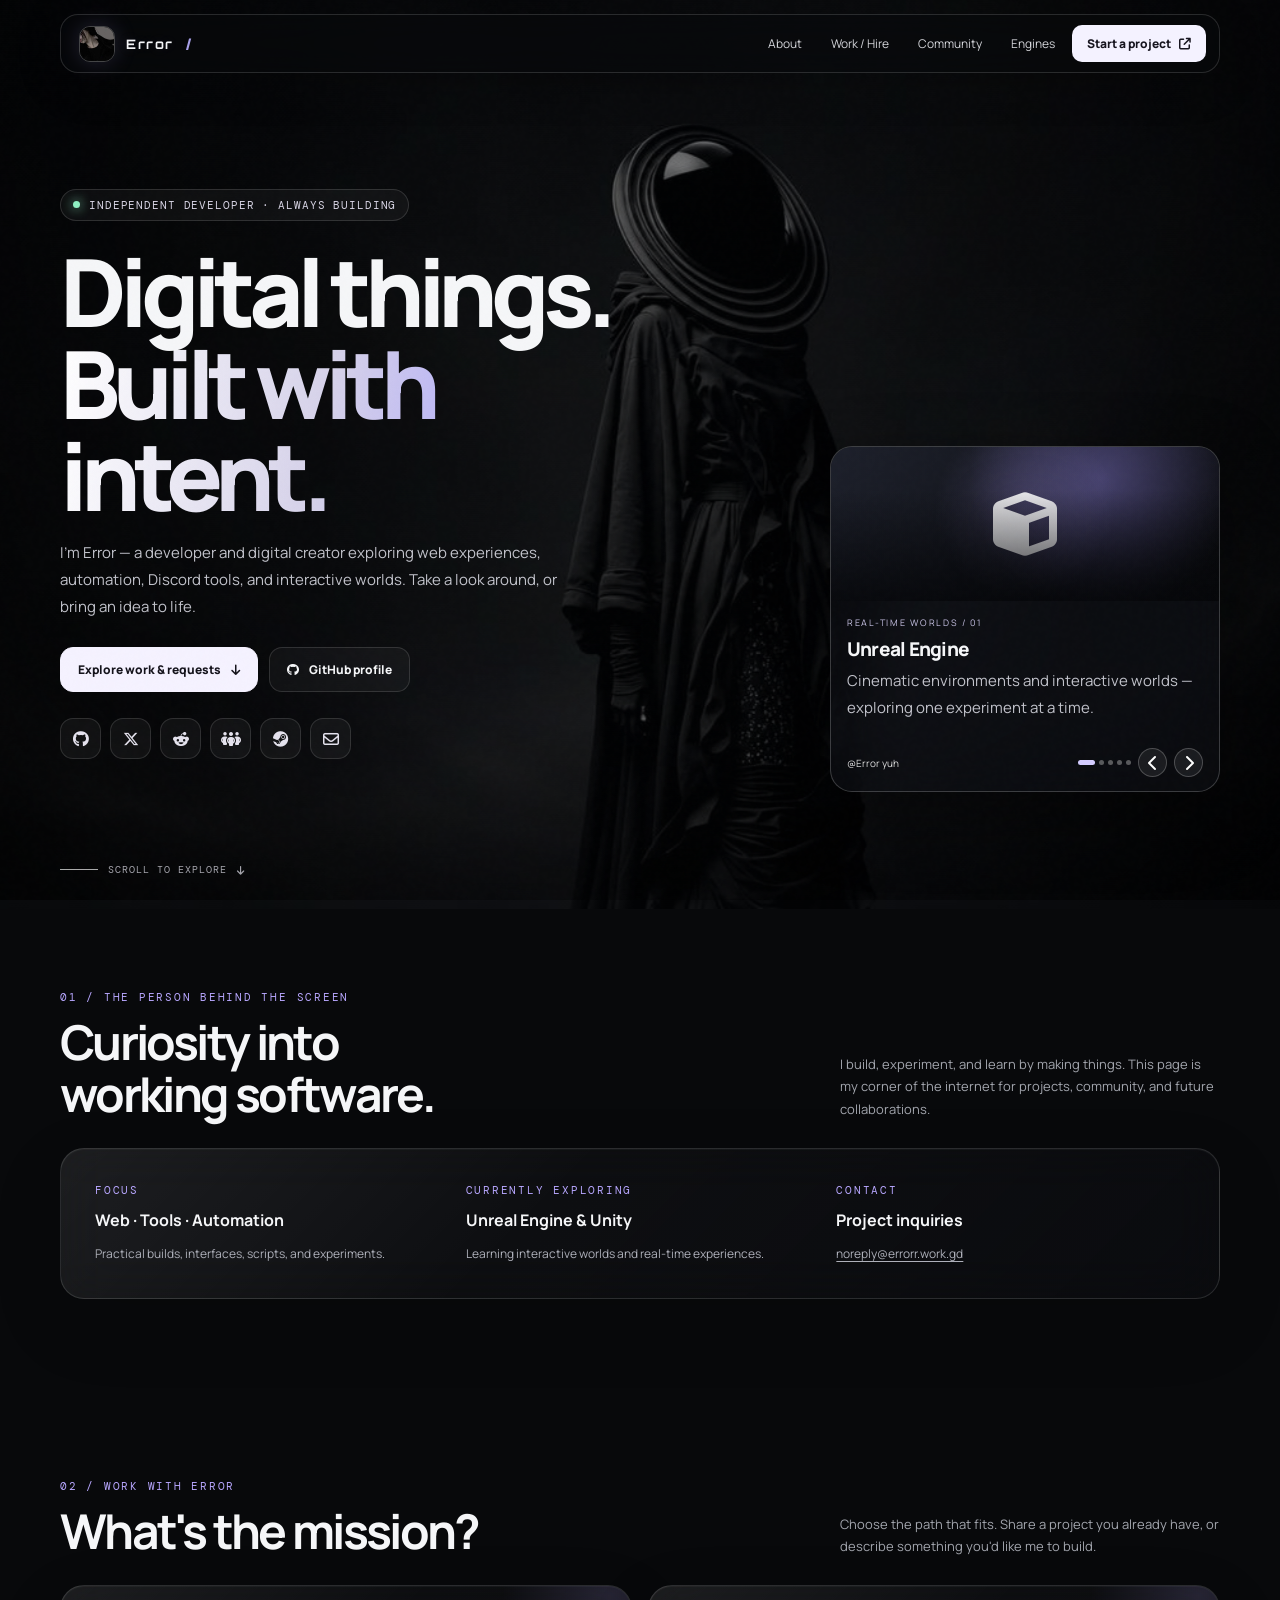
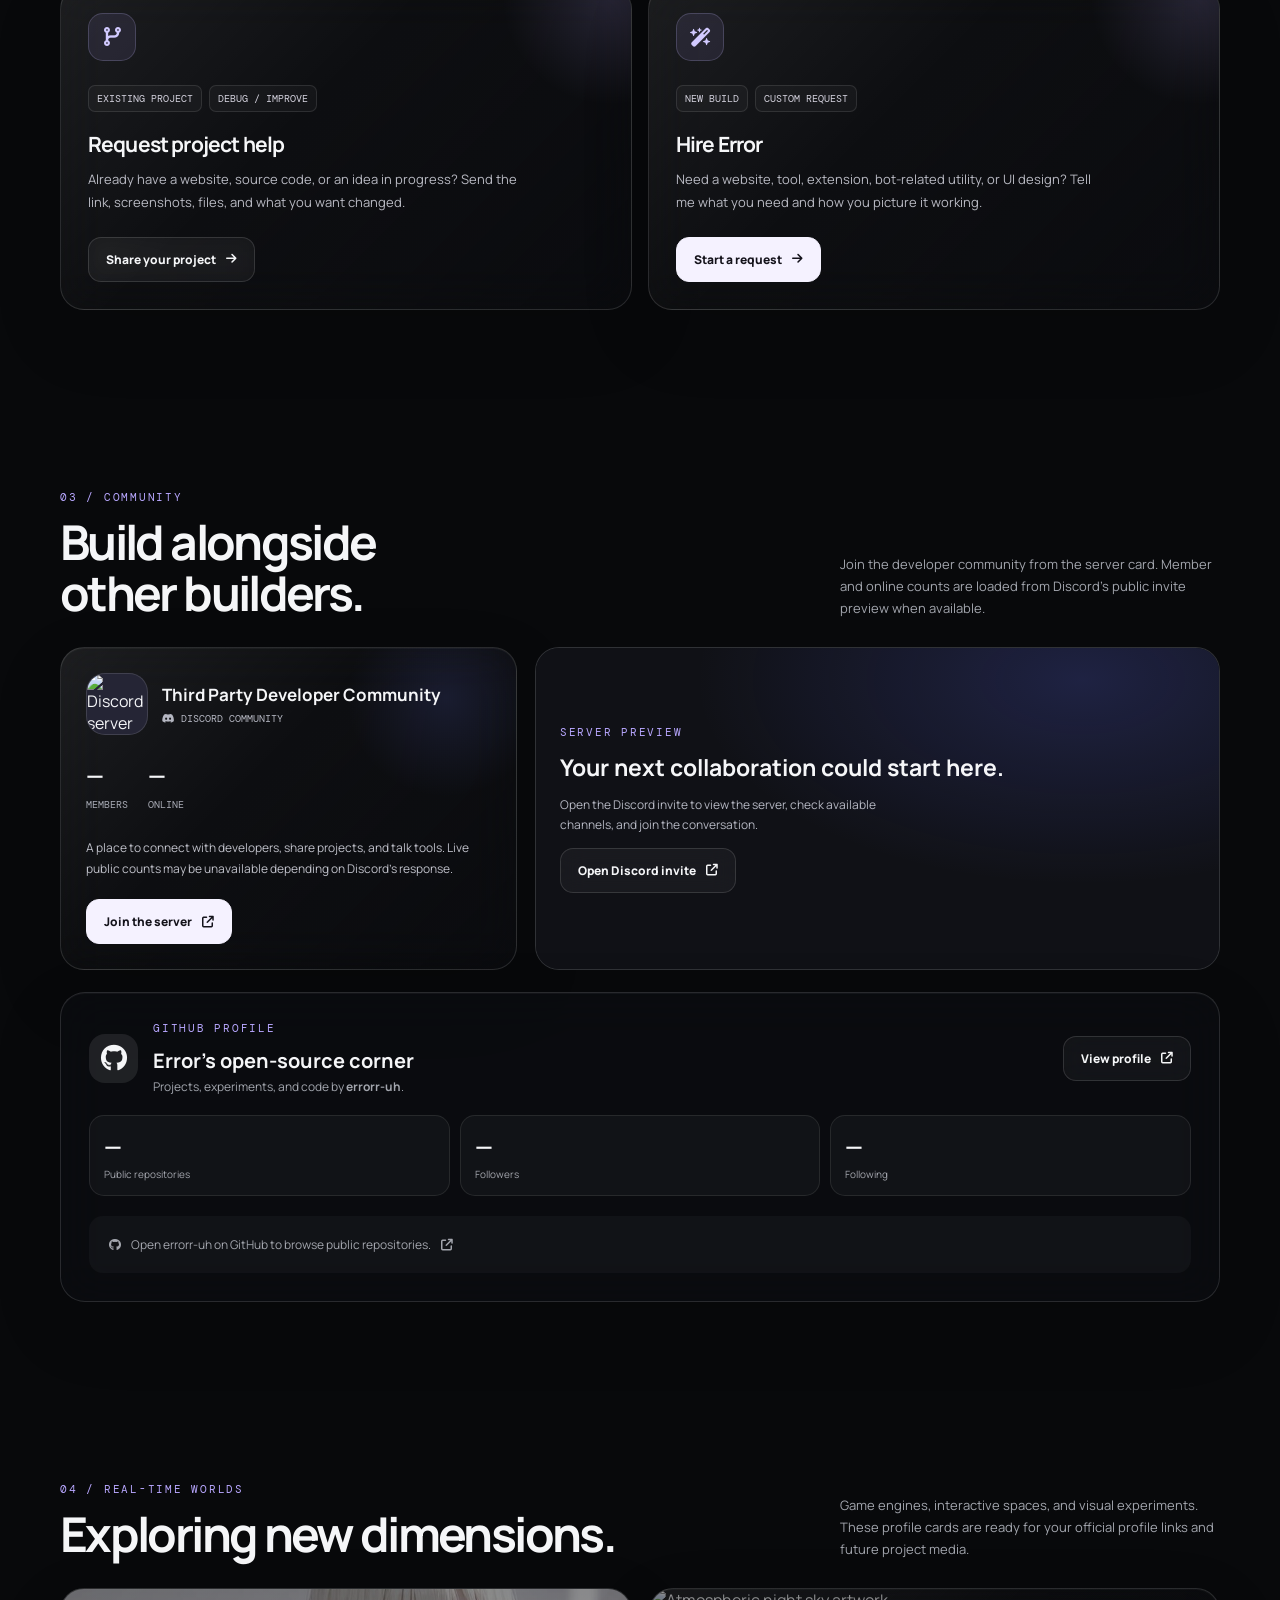
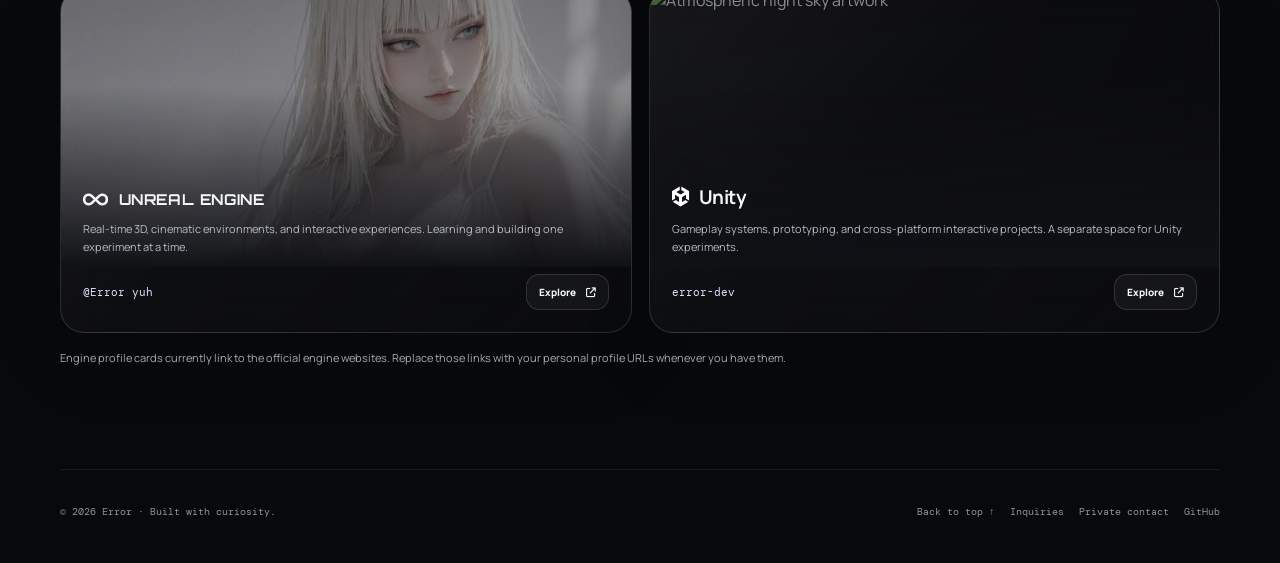
==== index.html @ 8bfcea06 "Add files via upload" ====
<!DOCTYPE html>

<html lang="en">
<head>
<meta charset="utf-8"/><meta content="width=device-width,initial-scale=1,viewport-fit=cover,interactive-widget=resizes-content" name="viewport"/>
<meta content="#08090b" name="theme-color"/><meta content="Error — developer, builder, and digital creator. Explore projects or submit a project request." name="description"/>
<title>Error — Developer Portfolio</title>
<link href="https://fonts.googleapis.com" rel="preconnect"/><link crossorigin="" href="https://fonts.gstatic.com" rel="preconnect"/>
<link href="https://fonts.googleapis.com/css2?family=DM+Mono:wght@400;500&amp;family=Manrope:wght@400;500;600;700;800&amp;family=Orbitron:wght@500;600;700&amp;display=swap" rel="stylesheet"/>
<link href="https://cdnjs.cloudflare.com/ajax/libs/font-awesome/6.5.2/css/all.min.css" rel="stylesheet"/>
<style>
:root{--bg:#08090b;--panel:rgba(16,18,21,.68);--line:rgba(255,255,255,.13);--muted:#a3a6ae;--text:#f5f6f8;--accent:#b8a7ff;--cyan:#8be9f2;--radius:24px;--max:1160px}*{box-sizing:border-box}html{scroll-behavior:smooth;scroll-padding-top:86px}body{margin:0;background:var(--bg);color:var(--text);font-family:Manrope,system-ui,sans-serif;overflow-x:hidden}body:before{content:"";position:fixed;inset:0;background-image:linear-gradient(90deg,rgba(4,5,7,.78),rgba(4,5,7,.54) 50%,rgba(4,5,7,.77)),url('[data-uri]');background-size:cover;background-position:center;background-repeat:no-repeat;z-index:-3;transform:scale(1.02)}body:after{content:"";position:fixed;inset:0;z-index:-2;pointer-events:none;background:radial-gradient(ellipse at 50% 15%,transparent 0,rgba(0,0,0,.12) 55%,rgba(0,0,0,.65) 100%)}a{color:inherit;text-decoration:none}button,input,textarea,select{font:inherit}button,a{ -webkit-tap-highlight-color:transparent}button{color:inherit}.grain{position:fixed;inset:0;pointer-events:none;z-index:30;opacity:.06;background-image:url("data:image/svg+xml,%3Csvg viewBox='0 0 180 180' xmlns='http://www.w3.org/2000/svg'%3E%3Cfilter id='n'%3E%3CfeTurbulence type='fractalNoise' baseFrequency='.85' numOctaves='3' stitchTiles='stitch'/%3E%3C/filter%3E%3Crect width='100%25' height='100%25' filter='url(%23n)' opacity='.25'/%3E%3C/svg%3E")}.topbar{position:fixed;top:0;left:0;right:0;z-index:50;padding:14px 20px;transition:.3s}.topbar-inner{max-width:var(--max);margin:auto;display:flex;align-items:center;justify-content:space-between;gap:16px;padding:10px 13px 10px 18px;border:1px solid rgba(255,255,255,.14);border-radius:18px;background:rgba(8,9,11,.56);backdrop-filter:blur(24px) saturate(145%);box-shadow:0 10px 45px #0003}.brand{font-family:Orbitron,sans-serif;font-weight:700;letter-spacing:.12em;font-size:14px;display:flex;align-items:center;gap:10px}.brand-mark{width:29px;height:29px;display:grid;place-items:center;border-radius:9px;background:linear-gradient(140deg,#ded8ff,#7765c9);color:#101014;font-size:13px}.nav{display:flex;align-items:center;gap:5px}.nav a{font-size:12px;color:#d3d4d9;padding:10px 12px;border-radius:10px;transition:.2s}.nav a:hover{background:#ffffff12;color:white}.nav .nav-cta{background:#f4f2ff;color:#17151f;font-weight:800;padding-inline:15px}.menu-btn{display:none;border:1px solid var(--line);background:#ffffff0c;border-radius:11px;padding:10px 12px}.page{width:min(var(--max),calc(100% - 40px));margin:auto}.hero{min-height:100svh;display:grid;grid-template-columns:1.08fr .92fr;align-items:center;gap:24px;position:relative;padding:118px 0 70px;isolation:isolate}.hero-copy{position:relative;z-index:4;max-width:640px;animation:fadeUp 1s .1s both}.eyebrow{display:inline-flex;align-items:center;gap:9px;border:1px solid #ffffff22;border-radius:99px;background:#ffffff0a;padding:8px 12px;font:11px 'DM Mono',monospace;letter-spacing:.08em;color:#d8d5e5;text-transform:uppercase}.pulse{width:7px;height:7px;background:#8ff0c2;border-radius:50%;box-shadow:0 0 12px #8ff0c2}.hero h1{font-size:clamp(48px,7.4vw,94px);line-height:.98;letter-spacing:-.075em;margin:24px 0 18px;font-weight:800}.hero h1 span{display:block;background:linear-gradient(100deg,#fff 0%,#d5d1e9 42%,#a8a2ff 76%,#91e7ed);-webkit-background-clip:text;background-clip:text;color:transparent}.hero p{max-width:510px;color:#c2c3cb;line-height:1.8;font-size:15px;margin:0 0 27px}.hero-actions{display:flex;gap:11px;flex-wrap:wrap}.btn{display:inline-flex;align-items:center;justify-content:center;gap:10px;padding:13px 17px;border-radius:13px;border:1px solid var(--line);font-size:12px;font-weight:800;transition:transform .22s,border-color .22s,background .22s;cursor:pointer}.btn:hover{transform:translateY(-2px);border-color:#ffffff55}.btn-primary{background:#f5f2ff;color:#14131b;border-color:#f5f2ff}.btn-ghost{background:#ffffff0a;backdrop-filter:blur(12px)}.mini-socials{display:flex;gap:9px;margin-top:26px}.icon-link{width:41px;height:41px;display:grid;place-items:center;border:1px solid #ffffff20;background:#ffffff0b;border-radius:13px;color:#e4e2ed;transition:.2s;backdrop-filter:blur(10px)}.icon-link:hover{transform:translateY(-3px);background:#ffffff18;color:white}.hero-visual{height:min(72vh,680px);min-height:420px;position:relative;display:flex;align-items:flex-end;justify-content:center;z-index:2}.hero-visual:before{content:"";position:absolute;bottom:6%;width:85%;height:45%;background:radial-gradient(ellipse,#a7a1ff21,transparent 68%);filter:blur(15px)}.girl{position:relative;z-index:3;height:100%;width:100%;object-fit:contain;object-position:center bottom;filter:drop-shadow(0 18px 55px #0009);transform:translateY(110%);animation:girlRise 1.65s cubic-bezier(.16,.8,.2,1) .25s forwards;mask-image:linear-gradient(to bottom,#000 0%,#000 82%,transparent 100%)}.visual-label{position:absolute;z-index:5;right:2%;bottom:11%;padding:12px 15px;border:1px solid #ffffff25;background:#090a0db8;backdrop-filter:blur(18px);border-radius:15px;box-shadow:0 12px 40px #0005;font:11px 'DM Mono',monospace;color:#d4d2e1}.visual-label b{display:block;color:white;font:700 13px Manrope,sans-serif;margin-bottom:5px}.orb{position:absolute;width:95px;height:95px;border:1px solid #ffffff25;border-radius:50%;right:5%;top:18%;background:radial-gradient(circle at 30% 25%,#ffffff26,#8c88b010 45%,#0005 75%);box-shadow:inset -8px -12px 25px #0005,0 0 45px #aaa2ff0c;animation:float 7s ease-in-out infinite}.orb.two{width:42px;height:42px;left:8%;top:43%;animation-delay:-2s}.scroll-cue{position:absolute;bottom:24px;left:0;display:flex;align-items:center;gap:10px;color:#a5a5ad;font:10px 'DM Mono',monospace;letter-spacing:.1em;text-transform:uppercase}.scroll-cue span{width:38px;height:1px;background:#aaa}.section{padding:90px 0;position:relative}.section-head{display:flex;align-items:flex-end;justify-content:space-between;gap:25px;margin-bottom:28px}.kicker{font:11px 'DM Mono',monospace;letter-spacing:.16em;text-transform:uppercase;color:var(--accent);margin-bottom:12px}.section h2{font-size:clamp(29px,4vw,48px);letter-spacing:-.055em;line-height:1.08;margin:0}.section-head p{max-width:380px;color:var(--muted);font-size:13px;line-height:1.7;margin:0}.glass{border:1px solid var(--line);background:linear-gradient(135deg,rgba(255,255,255,.085),rgba(255,255,255,.025) 42%,rgba(12,13,17,.64));backdrop-filter:blur(24px) saturate(130%);box-shadow:inset 0 1px 0 #ffffff0a,0 25px 70px #0002;border-radius:var(--radius)}.request-grid{display:grid;grid-template-columns:repeat(2,minmax(0,1fr));gap:16px}.request-card{padding:27px;min-height:255px;position:relative;overflow:hidden;display:flex;flex-direction:column;align-items:flex-start;transition:.25s}.request-card:before{content:"";position:absolute;width:220px;height:220px;right:-90px;top:-100px;border-radius:50%;background:radial-gradient(circle,#b8a7ff26,transparent 70%);pointer-events:none}.request-card:hover{transform:translateY(-4px);border-color:#c9c1ff5c}.request-icon{width:48px;height:48px;border-radius:15px;display:grid;place-items:center;background:#b8a7ff19;border:1px solid #c3b9ff35;color:#d2caff;font-size:19px;margin-bottom:24px}.request-card h3{font-size:21px;margin:0 0 10px;letter-spacing:-.04em}.request-card p{font-size:13px;line-height:1.75;color:#b9bac3;max-width:430px;margin:0 0 23px}.request-card .btn{margin-top:auto}.tag-row{display:flex;gap:7px;flex-wrap:wrap;margin-bottom:18px}.tag{font:10px 'DM Mono',monospace;color:#d4d2de;border:1px solid #ffffff1b;background:#ffffff08;padding:6px 8px;border-radius:7px}.form-panel{margin-top:18px;padding:clamp(18px,3vw,30px);display:none;animation:fadeUp .4s both}.form-panel.active{display:block}.form-top{display:flex;justify-content:space-between;align-items:flex-start;gap:15px;margin-bottom:25px}.form-top h3{font-size:23px;margin:0 0 7px;letter-spacing:-.04em}.form-top p{font-size:12px;color:var(--muted);margin:0;line-height:1.6}.close-btn{border:1px solid var(--line);background:#ffffff08;border-radius:10px;width:38px;height:38px;cursor:pointer;flex-shrink:0}.form-grid{display:grid;grid-template-columns:repeat(2,minmax(0,1fr));gap:16px}.field{display:flex;flex-direction:column;gap:8px;min-width:0}.field.full{grid-column:1/-1}.field label,.field-label{font-size:11px;color:#dedee5;font-weight:800;letter-spacing:.02em}.field small{color:#858894;font-size:10px;line-height:1.5}.field input:not([type=checkbox]):not([type=radio]),.field select,.field textarea{width:100%;border:1px solid #ffffff1b;background:rgba(4,5,7,.52);border-radius:12px;padding:12px 13px;color:#f6f6fa;outline:none;min-width:0;font-size:12px;transition:border-color .2s}.field textarea{min-height:115px;resize:vertical;line-height:1.6}.field input:focus,.field select:focus,.field textarea:focus{border-color:#b8a7ff88}.field select option{background:#111;color:white}.checks{display:flex;flex-wrap:wrap;gap:8px}.check-chip{position:relative}.check-chip input{position:absolute;opacity:0;pointer-events:none}.check-chip span{display:inline-flex;align-items:center;gap:7px;padding:10px 11px;border:1px solid #ffffff20;border-radius:10px;background:#ffffff06;color:#bfc0c9;font-size:11px;cursor:pointer;transition:.2s}.check-chip input:checked+span{border-color:#b8a7ff9c;background:#b8a7ff17;color:#fff}.check-chip input:focus-visible+span{outline:2px solid #b8a7ff}.upload{border:1px dashed #ffffff36;border-radius:13px;padding:15px;background:#ffffff04}.upload input{width:100%;font-size:11px;color:#bfc0c9}.file-list{font:10px 'DM Mono',monospace;color:#a7e6d0;line-height:1.8;overflow-wrap:anywhere}.form-actions{display:flex;flex-wrap:wrap;gap:10px;margin-top:22px}.notice{margin-top:15px;padding:12px 14px;border-radius:11px;background:#9de6c30d;border:1px solid #9de6c32a;color:#b9ebd5;font-size:11px;line-height:1.7;display:none}.notice.show{display:block}.project-note{font-size:11px;color:#a8aab4;line-height:1.7;margin-top:16px}.discord-wrap{display:grid;grid-template-columns:.8fr 1.2fr;gap:18px}.discord-card{padding:25px;position:relative;overflow:hidden}.discord-card:after{content:"";position:absolute;right:-30px;top:-50px;width:200px;height:200px;border-radius:50%;background:radial-gradient(circle,#6975ed24,transparent 70%)}.server-identity{display:flex;gap:14px;align-items:center;position:relative;z-index:1}.server-avatar{width:62px;height:62px;border-radius:19px;object-fit:cover;background:#252535;border:1px solid #ffffff20}.server-identity h3{font-size:17px;margin:0 0 6px}.server-identity p{font:10px 'DM Mono',monospace;color:#b5b7c2;margin:0}.server-stats{display:flex;gap:20px;margin:24px 0;position:relative;z-index:1}.stat strong{display:block;font-size:23px;letter-spacing:-.05em}.stat span{font:10px 'DM Mono',monospace;color:#a8abb5;text-transform:uppercase}.server-description{font-size:12px;color:#bfc0c9;line-height:1.75;margin:0 0 20px}.server-embed{min-height:245px;overflow:hidden;border-radius:var(--radius);border:1px solid var(--line);background:#111318;position:relative}.server-embed iframe{width:100%;height:100%;min-height:245px;border:0;display:block}.embed-fallback{padding:24px;height:100%;min-height:245px;display:flex;flex-direction:column;justify-content:center;align-items:flex-start;background:radial-gradient(ellipse at 80% 10%,#5865f233,transparent 50%),#101116}.embed-fallback p{font-size:12px;line-height:1.7;color:#b5b7c2;max-width:360px}.engine-grid{display:grid;grid-template-columns:repeat(2,minmax(0,1fr));gap:17px}.engine-card{position:relative;overflow:hidden;min-height:345px;padding:0;display:flex;flex-direction:column;transition:.3s}.engine-card:hover{transform:translateY(-4px);border-color:#ffffff35}.engine-art{position:absolute;inset:0 0 65px;overflow:hidden}.engine-art img{width:100%;height:100%;object-fit:cover;opacity:.68;filter:saturate(.72);transition:transform .7s,opacity .5s}.engine-card:hover .engine-art img{transform:scale(1.05);opacity:.82}.engine-art:after{content:"";position:absolute;inset:0;background:linear-gradient(180deg,rgba(4,5,8,.22),rgba(4,5,8,.15) 35%,#101115 100%)}.engine-content{position:relative;z-index:1;margin-top:auto;padding:22px}.engine-title{display:flex;align-items:center;gap:10px;font-family:Orbitron,sans-serif;font-weight:700;font-size:15px;letter-spacing:.04em}.engine-title i{font-size:20px}.engine-content p{font-size:11px;line-height:1.7;color:#b9bbc4;margin:10px 0 17px}.engine-bottom{display:flex;align-items:center;justify-content:space-between;gap:10px}.engine-handle{font:11px 'DM Mono',monospace;color:#e0dfff}.engine-bottom .btn{padding:10px 12px;font-size:10px}.engine-card.unity .engine-title{font-family:Manrope,sans-serif;letter-spacing:-.03em;font-size:19px}.engine-card.unity .engine-title i{color:#fff}.footer{padding:35px 0 45px;border-top:1px solid #ffffff13;display:flex;justify-content:space-between;align-items:center;gap:18px;color:#8f929b;font:10px 'DM Mono',monospace}.footer-links{display:flex;gap:15px;flex-wrap:wrap}.footer a:hover{color:white}.toast{position:fixed;z-index:100;bottom:22px;left:50%;transform:translate(-50%,20px);opacity:0;pointer-events:none;background:#17191f;border:1px solid #ffffff25;box-shadow:0 15px 45px #0008;border-radius:12px;padding:12px 16px;font-size:12px;transition:.25s;max-width:calc(100% - 30px)}.toast.show{opacity:1;transform:translate(-50%,0)}.reveal{opacity:0;transform:translateY(24px);transition:opacity .7s ease,transform .7s ease}.reveal.visible{opacity:1;transform:translateY(0)}@keyframes girlRise{to{transform:translateY(0)}}@keyframes fadeUp{from{opacity:0;transform:translateY(20px)}to{opacity:1;transform:translateY(0)}}@keyframes float{0%,100%{transform:translateY(0)}50%{transform:translateY(-16px)}}
@media(min-width:1400px){.hero{min-height:940px}.girl{max-height:780px}}@media(max-width:800px){.topbar{padding:10px}.topbar-inner{padding:9px 10px 9px 13px}.menu-btn{display:block}.nav{display:none;position:absolute;top:calc(100% + 6px);left:10px;right:10px;flex-direction:column;align-items:stretch;padding:9px;border:1px solid var(--line);border-radius:16px;background:rgba(8,9,11,.94);backdrop-filter:blur(24px)}.nav.open{display:flex}.nav a{padding:12px}.page{width:min(100% - 28px,var(--max))}.hero{grid-template-columns:1fr;gap:0;padding-top:112px;padding-bottom:78px;min-height:100svh}.hero-copy{max-width:620px}.hero h1{font-size:clamp(51px,12vw,82px);margin-top:20px}.hero p{max-width:520px;font-size:13px}.hero-visual{position:absolute;right:-8%;bottom:0;height:56%;width:60%;min-height:0;opacity:.54;z-index:1;pointer-events:none}.girl{object-position:center bottom;mask-image:linear-gradient(to bottom,#000 0%,#000 76%,transparent 100%)}.hero-copy{padding-bottom:75px}.visual-label{display:none}.orb{right:6%;top:25%;width:55px;height:55px}.orb.two{width:30px;height:30px}.scroll-cue{bottom:22px}.section{padding:68px 0}.section-head{display:block}.section-head p{margin-top:13px}.request-grid,.engine-grid{grid-template-columns:1fr}.request-card{min-height:230px}.discord-wrap{grid-template-columns:1fr}.server-embed{min-height:220px}.form-grid{grid-template-columns:1fr}.field.full{grid-column:auto}.engine-card{min-height:330px}.footer{flex-direction:column;align-items:flex-start}}@media(max-width:440px){.brand{font-size:12px}.hero h1{font-size:52px}.hero-visual{right:-21%;width:78%;height:49%;opacity:.4}.hero-copy{padding-bottom:90px}.hero p{max-width:92%}.hero-actions .btn{font-size:11px;padding:12px}.mini-socials{margin-top:20px}.section h2{font-size:34px}.request-card{padding:22px}.form-panel{padding:16px}.form-top h3{font-size:19px}.checks{gap:6px}.check-chip span{padding:9px;font-size:10px}.server-stats{gap:14px}.stat strong{font-size:21px}.engine-card{min-height:305px}}@media(prefers-reduced-motion:reduce){*,*:before,*:after{scroll-behavior:auto!important;animation-duration:.01ms!important;animation-iteration-count:1!important;transition-duration:.01ms!important}.girl{transform:none}}

/* Rotating showcase widget: desktop floats beside the hero; mobile becomes a full-width card below it. */
.showcase-widget{position:absolute;z-index:5;right:clamp(0px,2vw,28px);bottom:7%;width:min(360px,39vw);border:1px solid rgba(255,255,255,.2);border-radius:22px;overflow:hidden;background:rgba(15,16,21,.58);backdrop-filter:blur(22px) saturate(145%);-webkit-backdrop-filter:blur(22px) saturate(145%);box-shadow:0 24px 70px rgba(0,0,0,.45),inset 0 1px rgba(255,255,255,.12);transform:translateZ(0)}
.showcase-media{height:154px;position:relative;overflow:hidden;background:radial-gradient(circle at 70% 20%,rgba(160,145,255,.36),transparent 45%),linear-gradient(135deg,#1d202b,#08090b)}
.showcase-media:before{content:"";position:absolute;inset:0;background:linear-gradient(0deg,rgba(5,6,9,.82),transparent 72%);z-index:1}
.showcase-art{position:absolute;inset:0;display:flex;align-items:center;justify-content:center;font-size:64px;color:rgba(255,255,255,.88);transition:opacity .3s,transform .6s; background:radial-gradient(circle at 50% 40%,rgba(184,167,255,.22),transparent 42%)}
.showcase-art i{filter:drop-shadow(0 8px 24px rgba(0,0,0,.4))}
.showcase-content{padding:15px 16px 14px}.showcase-kicker{font-size:9px;letter-spacing:.19em;color:#c9c4e7;text-transform:uppercase;margin-bottom:7px}.showcase-title{font-size:19px;font-weight:800;letter-spacing:-.04em;margin:0 0 5px}.showcase-desc{font-size:11px;line-height:1.6;color:#c0c1ca;margin:0;min-height:34px}.showcase-foot{display:flex;align-items:center;justify-content:space-between;gap:12px;margin-top:13px}.showcase-handle{font-size:10px;color:#ddd}.showcase-controls{display:flex;align-items:center;gap:7px}.showcase-arrow{width:29px;height:29px;border-radius:50%;border:1px solid rgba(255,255,255,.22);background:rgba(255,255,255,.07);color:white;cursor:pointer}.showcase-dots{display:flex;gap:4px;align-items:center}.showcase-dot{border:0;padding:0;width:5px;height:5px;border-radius:8px;background:rgba(255,255,255,.32);cursor:pointer}.showcase-dot.active{width:17px;background:#d4ccff}.showcase-widget.slide-out .showcase-art{opacity:.2;transform:translateX(-14px) scale(.97)}
@media(max-width:760px){.hero{display:flex;flex-direction:column;align-items:stretch;gap:24px}.hero-copy{order:1}.hero-visual{position:relative!important;inset:auto!important;width:100%;height:clamp(250px,70vw,390px);order:0;margin:0 auto 2px;overflow:hidden}.hero-visual .girl{height:100%;width:auto;max-width:100%;right:50%;transform:translateX(50%);object-fit:contain;object-position:center bottom}.hero-visual .orb,.hero-visual .orb.two{opacity:.35}.showcase-widget{position:relative;right:auto;bottom:auto;width:100%;max-width:none;order:2;margin:0 0 28px}.showcase-media{height:175px}.scroll-cue{display:none}}
@media(prefers-reduced-motion:reduce){.showcase-art,.showcase-widget{transition:none!important}}


/* v3 layout fix: remove the portrait card from the hero. The rotating showcase is the only hero-side widget. */
@media (min-width: 761px){.hero{grid-template-columns:minmax(0,1fr) minmax(300px,.78fr);align-items:center}.hero-copy{grid-column:1;max-width:650px}.showcase-widget{right:0;bottom:12%;width:min(390px,36vw)}}
@media (max-width:760px){.hero{display:flex;flex-direction:column;align-items:stretch;gap:26px;padding-top:112px;padding-bottom:58px;min-height:auto}.hero-copy{width:100%;max-width:none;padding-bottom:0}.hero h1{font-size:clamp(43px,11vw,66px);overflow-wrap:normal}.showcase-widget{position:relative;right:auto;bottom:auto;width:100%;max-width:none;order:2;margin:0 0 8px}.showcase-media{height:190px}.scroll-cue{display:none}}

/* Profile identity + liquid-glass contact menu */
.brand.profile-trigger{appearance:none;border:0;background:transparent;color:inherit;font:inherit;display:flex;align-items:center;gap:11px;cursor:pointer;padding:0 8px 0 0;border-radius:14px}
.brand-avatar{width:36px;height:36px;border-radius:11px;object-fit:cover;object-position:42% 32%;border:1px solid rgba(255,255,255,.25);box-shadow:0 0 22px rgba(184,167,255,.17)}
.brand-name{font-family:Orbitron,Manrope,sans-serif;font-size:13px;font-weight:700;letter-spacing:.12em;text-transform:none}
.brand-slash{color:#a8a0e9;font-weight:800}
.glitch{position:relative;text-shadow:0 0 12px rgba(184,167,255,.12)}
.glitch:hover{animation:glitchPulse .28s steps(2,end) 1}
@keyframes glitchPulse{0%{text-shadow:2px 0 #b8a7ff,-2px 0 #8be9f2}50%{text-shadow:-2px 0 #b8a7ff,2px 0 #8be9f2;transform:translateX(1px)}100%{text-shadow:0 0 12px rgba(184,167,255,.12);transform:none}}
.profile-popover{position:fixed;z-index:1000;top:82px;left:max(14px,calc((100vw - var(--max))/2));width:min(380px,calc(100vw - 28px));padding:15px;border-radius:23px;background:rgba(12,13,18,.82);backdrop-filter:blur(28px) saturate(150%);-webkit-backdrop-filter:blur(28px) saturate(150%);box-shadow:0 24px 80px rgba(0,0,0,.58),inset 0 1px rgba(255,255,255,.13);border:1px solid rgba(255,255,255,.16)}
.profile-popover[hidden]{display:none!important}.profile-popover-head{display:flex;align-items:center;gap:12px;padding:2px 2px 14px;border-bottom:1px solid rgba(255,255,255,.1)}.profile-popover-head>img{width:49px;height:49px;object-fit:cover;object-position:42% 32%;border-radius:15px}.profile-popover-head>div{display:flex;flex:1;min-width:0;flex-direction:column;gap:5px}.profile-popover-head strong{font-family:Orbitron,sans-serif;font-size:14px;letter-spacing:.1em}.profile-popover-head span{font-size:10px;color:var(--muted)}.profile-actions{display:flex;flex-direction:column;gap:7px;padding-top:12px}.profile-action{display:flex;align-items:center;gap:11px;padding:11px;border:1px solid rgba(255,255,255,.08);border-radius:15px;background:rgba(255,255,255,.035);color:var(--text);text-decoration:none;transition:background .2s,border-color .2s,transform .2s}.profile-action:hover{background:rgba(184,167,255,.1);border-color:rgba(184,167,255,.32);transform:translateY(-1px)}.profile-action-icon{display:grid;place-items:center;flex:0 0 36px;width:36px;height:36px;border-radius:12px;background:rgba(255,255,255,.08);font-size:17px}.profile-action-icon.gmail{background:rgba(234,67,53,.13);color:#ff8178}.profile-action>span:nth-child(2){display:flex;flex:1;min-width:0;flex-direction:column;gap:4px}.profile-action strong{font-size:12px;font-weight:800}.profile-action small{font-size:10px;color:#b4b5bf;overflow-wrap:anywhere}.action-arrow{font-size:10px;color:#9295a0}.close-btn{border:1px solid rgba(255,255,255,.12);background:rgba(255,255,255,.06);color:#fff;border-radius:10px;width:31px;height:31px;cursor:pointer}
.github-community{margin-top:22px;padding:clamp(18px,3vw,28px);border-radius:25px;background:rgba(12,14,18,.62);backdrop-filter:blur(24px);border:1px solid var(--line)}.github-community-head{display:flex;align-items:center;gap:15px}.github-mark{width:49px;height:49px;display:grid;place-items:center;border-radius:16px;background:rgba(255,255,255,.09);font-size:27px}.github-community-head>div:nth-child(2){flex:1;min-width:0}.github-community-head h3{font-size:20px;margin:4px 0}.github-community-head p{font-size:12px;color:var(--muted);margin:0}.github-community-head .btn{white-space:nowrap}.github-stats{display:grid;grid-template-columns:repeat(3,minmax(0,1fr));gap:10px;margin:20px 0}.github-stat{padding:14px;border:1px solid rgba(255,255,255,.09);border-radius:15px;background:rgba(255,255,255,.035);display:flex;flex-direction:column;gap:5px}.github-stat strong{font-size:23px}.github-stat span{font-size:10px;color:var(--muted)}.github-repos{display:grid;grid-template-columns:repeat(2,minmax(0,1fr));gap:10px}.github-repo{min-width:0;padding:14px;border-radius:15px;border:1px solid rgba(255,255,255,.09);background:rgba(255,255,255,.025);text-decoration:none;color:var(--text);display:flex;flex-direction:column;gap:8px}.github-repo strong{font-size:12px;overflow-wrap:anywhere}.github-repo p{font-size:11px;color:var(--muted);line-height:1.55;margin:0;overflow-wrap:anywhere}.github-repo-foot{display:flex;gap:12px;font-size:10px;color:#c7c8d0;margin-top:auto}.github-repo-placeholder{grid-column:1/-1;padding:20px;border-radius:14px;background:rgba(255,255,255,.03);color:var(--muted);display:flex;align-items:center;gap:10px;font-size:12px}
@media(max-width:600px){.brand-avatar{width:42px;height:42px;border-radius:13px}.brand-name{font-size:14px}.profile-popover{top:82px;left:10px;width:calc(100vw - 20px)}.github-community-head{align-items:flex-start;flex-wrap:wrap}.github-community-head>div:nth-child(2){min-width:calc(100% - 75px)}.github-community-head .btn{width:100%;justify-content:center}.github-repos{grid-template-columns:1fr}.github-stat{padding:12px 9px}.github-stat strong{font-size:20px}}


/* v5: real mobile-first layout and performance corrections */
html{width:100%;max-width:100%;overflow-x:clip;-webkit-text-size-adjust:100%;text-size-adjust:100%;}
body{width:100%;max-width:100%;min-width:0;overflow-x:clip;}
img,svg,video,canvas,iframe{max-width:100%;}
.page{width:min(1160px,calc(100% - 40px));margin-left:auto;margin-right:auto;}
.topbar{width:100%;}
.topbar-inner{max-width:1160px;width:calc(100% - 40px);margin-inline:auto;}
.hero{min-width:0;}
.hero-copy,.hero-visual,.showcase-widget,.section,.glass{min-width:0;}
@media(max-width:760px){
  html,body{width:100%;min-width:0;overflow-x:hidden;}
  .page{width:calc(100% - 32px)!important;max-width:100%;}
  .topbar{padding:8px 10px!important;}
  .topbar-inner{width:100%!important;max-width:none;padding:9px 10px!important;}
  .hero{display:flex!important;flex-direction:column!important;align-items:stretch!important;gap:20px!important;padding-top:104px!important;padding-bottom:42px!important;min-height:0!important;width:calc(100% - 32px)!important;}
  /* The portrait was mistakenly rendered above the hero text on phones. Keep the cinematic page background only. */
  .hero-visual{display:none!important;}
  .hero-copy{order:0!important;width:100%!important;max-width:none!important;padding:0!important;position:relative;z-index:2;}
  .hero h1{font-size:clamp(39px,10.5vw,58px)!important;line-height:.99!important;letter-spacing:-.065em!important;overflow-wrap:break-word;}
  .hero p{font-size:14px!important;line-height:1.7!important;max-width:100%!important;}
  .hero-actions{display:flex;flex-wrap:wrap;gap:9px;}
  .hero-actions .btn{max-width:100%;white-space:normal;}
  .showcase-widget{position:relative!important;inset:auto!important;order:1!important;width:100%!important;max-width:100%!important;margin:2px 0 0!important;transform:none!important;backdrop-filter:blur(10px)!important;-webkit-backdrop-filter:blur(10px)!important;}
  .showcase-media{height:150px!important;}
  .profile-popover{left:12px!important;right:12px!important;top:calc(env(safe-area-inset-top,0px) + 76px)!important;width:auto!important;max-height:calc(100dvh - 100px);overflow:auto;backdrop-filter:blur(12px)!important;-webkit-backdrop-filter:blur(12px)!important;}
  .nav{backdrop-filter:blur(12px)!important;-webkit-backdrop-filter:blur(12px)!important;}
  .section{padding-block:48px!important;}
  .glass,.github-community{backdrop-filter:blur(10px)!important;-webkit-backdrop-filter:blur(10px)!important;}
  .engine-grid,.request-grid,.form-grid{grid-template-columns:minmax(0,1fr)!important;}
  input,select,textarea,button{font-size:16px;}
  .github-stats{gap:7px!important;}
  .github-stat strong{font-size:18px!important;}
}
@media(prefers-reduced-motion:reduce){*,*::before,*::after{scroll-behavior:auto!important;animation-duration:.01ms!important;animation-iteration-count:1!important;transition-duration:.01ms!important;}}

</style>
</head>
<body>
<div class="grain"></div>
<header class="topbar"><div class="topbar-inner"><button aria-label="Open Error profile and contact options" aria-expanded="false" aria-haspopup="dialog" class="brand profile-trigger" id="profileTrigger" type="button"><img class="brand-avatar" alt="Error profile" src="[data-uri]"/><span class="brand-name glitch" data-text="Error">Error</span><span class="brand-slash">/</span></button><button aria-label="Open navigation" class="menu-btn" id="menuBtn"><i class="fa-solid fa-bars"></i></button><nav class="nav" id="nav"><a href="#about">About</a><a href="#requests">Work / Hire</a><a href="#community">Community</a><a href="#engines">Engines</a><a class="nav-cta" href="#requests">Start a project <i class="fa-solid fa-arrow-up-right-from-square" style="margin-left:6px"></i></a></nav></div></header>
<div class="profile-popover glass" id="profilePopover" role="dialog" aria-label="Error contact and profiles" hidden>
  <div class="profile-popover-head"><img alt="Error profile" src="[data-uri]"/><div><strong class="glitch" data-text="Error">Error</strong><span>Developer · Contact & profiles</span></div><button class="close-btn" id="closeProfile" type="button" aria-label="Close profile options"><i class="fa-solid fa-xmark"></i></button></div>
  <div class="profile-actions">
    <a class="profile-action" href="mailto:noreply@errorr.work.gd"><span class="profile-action-icon gmail"><i class="fa-brands fa-google"></i></span><span><strong>Inquiries</strong><small>noreply@errorr.work.gd</small></span><i class="fa-solid fa-arrow-up-right-from-square action-arrow"></i></a>
    <a class="profile-action" href="mailto:hi@errorr.cc.cd"><span class="profile-action-icon gmail"><i class="fa-brands fa-google"></i></span><span><strong>Private email</strong><small>hi@errorr.cc.cd</small></span><i class="fa-solid fa-arrow-up-right-from-square action-arrow"></i></a>
    <a class="profile-action" href="https://github.com/errorr-uh" target="_blank" rel="noopener"><span class="profile-action-icon"><i class="fa-brands fa-github"></i></span><span><strong>GitHub profile</strong><small>errorr-uh</small></span><i class="fa-solid fa-arrow-up-right-from-square action-arrow"></i></a>
    <a class="profile-action" href="https://haunt.gg/errorr" target="_blank" rel="noopener"><span class="profile-action-icon"><i class="fa-solid fa-link"></i></span><span><strong>Haunt</strong><small>errorr</small></span><i class="fa-solid fa-arrow-up-right-from-square action-arrow"></i></a>
  </div>
</div>
<main>
<section class="hero page" id="top"><div class="hero-copy"><div class="eyebrow"><span class="pulse"></span> Independent developer · Always building</div><h1>Digital things.<span>Built with intent.</span></h1><p>I'm Error — a developer and digital creator exploring web experiences, automation, Discord tools, and interactive worlds. Take a look around, or bring an idea to life.</p><div class="hero-actions"><a class="btn btn-primary" href="#requests">Explore work &amp; requests <i class="fa-solid fa-arrow-down"></i></a><a class="btn btn-ghost" href="https://github.com/errorr-uh" rel="noopener" target="_blank"><i class="fa-brands fa-github"></i> GitHub profile</a></div><div aria-label="Social links" class="mini-socials"><a aria-label="GitHub" class="icon-link" href="https://github.com/errorr-uh" rel="noopener" target="_blank"><i class="fa-brands fa-github"></i></a><a aria-label="X" class="icon-link" href="https://x.com/error_yoh" rel="noopener" target="_blank"><i class="fa-brands fa-x-twitter"></i></a><a aria-label="Reddit" class="icon-link" href="https://reddit.com/user/_error" rel="noopener" target="_blank"><i class="fa-brands fa-reddit-alien"></i></a><a aria-label="MeWe" class="icon-link" href="https://mewe.com/errorr" rel="noopener" target="_blank"><i class="fa-solid fa-people-group"></i></a><a aria-label="Steam" class="icon-link" href="https://steamcommunity.com/id/errrrorrrr/" rel="noopener" target="_blank"><i class="fa-brands fa-steam"></i></a><a aria-label="Email inquiries" class="icon-link" href="mailto:noreply@errorr.work.gd"><i class="fa-regular fa-envelope"></i></a></div></div><div aria-label="Rotating project showcase" class="showcase-widget" id="showcaseWidget"><div class="showcase-media"><div class="showcase-art" id="showcaseArt"><i class="fa-solid fa-cube"></i></div></div><div class="showcase-content"><div class="showcase-kicker" id="showcaseKicker">REAL-TIME WORLDS / 01</div><h3 class="showcase-title" id="showcaseTitle">Unreal Engine</h3><p class="showcase-desc" id="showcaseDesc">Cinematic environments and interactive worlds — exploring one experiment at a time.</p><div class="showcase-foot"><span class="showcase-handle" id="showcaseHandle">@Error yuh</span><div class="showcase-controls"><div aria-label="Choose showcase slide" class="showcase-dots" id="showcaseDots"></div><button aria-label="Previous showcase" class="showcase-arrow" id="showcasePrev" type="button"><i class="fa-solid fa-chevron-left"></i></button><button aria-label="Next showcase" class="showcase-arrow" id="showcaseNext" type="button"><i class="fa-solid fa-chevron-right"></i></button></div></div></div></div><div class="scroll-cue"><span></span> Scroll to explore <i class="fa-solid fa-arrow-down"></i></div></section>
<section class="section page reveal" id="about"><div class="section-head"><div><div class="kicker">01 / The person behind the screen</div><h2>Curiosity into<br/>working software.</h2></div><p>I build, experiment, and learn by making things. This page is my corner of the internet for projects, community, and future collaborations.</p></div><div class="glass" style="padding:clamp(20px,4vw,34px);display:grid;grid-template-columns:repeat(auto-fit,minmax(190px,1fr));gap:22px"><div><div class="kicker">FOCUS</div><strong>Web · Tools · Automation</strong><p style="font-size:12px;line-height:1.8;color:#aeb0ba;margin-bottom:0">Practical builds, interfaces, scripts, and experiments.</p></div><div><div class="kicker">CURRENTLY EXPLORING</div><strong>Unreal Engine &amp; Unity</strong><p style="font-size:12px;line-height:1.8;color:#aeb0ba;margin-bottom:0">Learning interactive worlds and real-time experiences.</p></div><div><div class="kicker">CONTACT</div><strong>Project inquiries</strong><p style="font-size:12px;line-height:1.8;color:#aeb0ba;margin-bottom:0"><a href="mailto:noreply@errorr.work.gd" style="text-decoration:underline;text-underline-offset:3px">noreply@errorr.work.gd</a></p></div></div></section>
<section class="section page" id="requests"><div class="section-head reveal"><div><div class="kicker">02 / Work with Error</div><h2>What's the mission?</h2></div><p>Choose the path that fits. Share a project you already have, or describe something you'd like me to build.</p></div><div class="request-grid reveal"><article class="glass request-card"><div class="request-icon"><i class="fa-solid fa-code-branch"></i></div><div class="tag-row"><span class="tag">EXISTING PROJECT</span><span class="tag">DEBUG / IMPROVE</span></div><h3>Request project help</h3><p>Already have a website, source code, or an idea in progress? Send the link, screenshots, files, and what you want changed.</p><button class="btn btn-ghost" data-open-form="existing">Share your project <i class="fa-solid fa-arrow-right"></i></button></article><article class="glass request-card"><div class="request-icon"><i class="fa-solid fa-wand-magic-sparkles"></i></div><div class="tag-row"><span class="tag">NEW BUILD</span><span class="tag">CUSTOM REQUEST</span></div><h3>Hire Error</h3><p>Need a website, tool, extension, bot-related utility, or UI design? Tell me what you need and how you picture it working.</p><button class="btn btn-primary" data-open-form="hire">Start a request <i class="fa-solid fa-arrow-right"></i></button></article></div>
<div class="glass form-panel" id="formPanel"><div class="form-top"><div><div class="kicker" id="formKicker">PROJECT REQUEST</div><h3 id="formTitle">Tell me about your project</h3><p id="formSubtitle">The more useful detail you share, the easier it is to understand your request.</p></div><button aria-label="Close form" class="close-btn" id="closeForm"><i class="fa-solid fa-xmark"></i></button></div>
<form id="projectForm"><input id="requestType" name="requestType" type="hidden" value="hire"/><div class="form-grid">
<div class="field" id="serviceField"><label for="service">What do you need? *</label><select id="service" name="service" required=""><option value="">Choose a service</option><option>Website / Web app</option><option>Android APK</option><option>Windows EXE / Desktop app</option><option>Discord tool / utility</option><option>Discord bot feature</option><option>Browser extension</option><option>Quest solver / automation tool</option><option>HTML / CSS / JavaScript work</option><option>UI / CSS design</option><option>Unreal Engine project</option><option>Unity project</option><option>Debugging / fixing</option><option>Other / custom project</option></select></div>
<div class="field"><label for="name">Your name / username *</label><input id="name" maxlength="100" name="name" placeholder="How should I address you?" required=""/></div>
<div class="field"><label for="email">Email address *</label><input id="email" maxlength="180" name="email" placeholder="you@example.com" required="" type="email"/></div>
<div class="field"><label for="domain">Do you own a domain?</label><select id="domain" name="domain"><option value="Not sure / not applicable">Not sure / not applicable</option><option>Yes, I own a domain</option><option>No, I need help with a domain</option><option>I need a free subdomain</option></select></div>
<div class="field" id="domainUrlField"><label for="domainUrl">Hosted website / domain URL</label><input id="domainUrl" name="domainUrl" placeholder="https://example.com" type="url"/><small>Optional. If it is not hosted yet, leave this blank.</small></div>
<div class="field" id="hostField"><label for="hosting">Where is it hosted?</label><select id="hosting" name="hosting"><option value="Not specified">Not specified</option><option>GitHub Pages</option><option>Cloudflare Pages</option><option>Vercel</option><option>Netlify</option><option>Firebase Hosting</option><option>Shared hosting / cPanel</option><option>VPS / dedicated server</option><option>Other hosting</option><option>Not hosted yet</option></select></div>
<div class="field full" id="repoField"><label for="repo">Code repository / GitHub link</label><input id="repo" name="repo" placeholder="https://github.com/username/repository" type="url"/><small>Optional. Private repositories are fine—never share passwords or access tokens.</small></div>
<div class="field full"><label for="description">Project brief *</label><textarea id="description" maxlength="8000" name="description" placeholder="What are you trying to build or fix? What should it do? Include important details, errors, design ideas, and expected result." required=""></textarea></div>
<div class="field" id="budgetField"><label for="budget">Budget (optional)</label><select id="budget" name="budget"><option value="Not specified">Prefer not to say / undecided</option><option>Free / learning collaboration</option><option>Under $25</option><option>$25–$100</option><option>$100–$300</option><option>$300+</option><option>Let's discuss</option></select></div>
<div class="field"><label for="deadline">Preferred deadline</label><input id="deadline" maxlength="100" name="deadline" placeholder="e.g. flexible, or 2 weeks" type="text"/></div>
<div class="field full" id="screensField"><label for="screens">Screenshots / reference images</label><div class="upload"><input accept="image/*" id="screens" multiple="" name="screens" type="file"/><div class="file-list" id="screensList">No images selected</div></div><small>Selected images will be included when composing an email only as file names; attach them manually in your email app.</small></div>
<div class="field full" id="codeField"><label for="codeFiles">Source code / project files</label><div class="upload"><input accept=".html,.htm,.css,.js,.mjs,.cjs,.java,.py,.json,.zip,.txt,.ts,.tsx,.jsx,.cs,.cpp,.c,.h,.xml,.yml,.yaml,.md,.php,.rb,.go,.rs,.kt,.swift,.apk,.exe" id="codeFiles" multiple="" name="codeFiles" type="file"/><div class="file-list" id="codeList">No files selected</div></div><small>HTML, CSS, JavaScript, Java, source files, ZIPs, and other relevant files. Large files should be shared with a cloud link.</small></div>
<div class="field full"><span class="field-label">Social / contact links (optional)</span><div class="checks" id="socialChecks"><label class="check-chip"><input name="social" type="checkbox" value="Discord"/><span><i class="fa-brands fa-discord"></i> Discord</span></label><label class="check-chip"><input name="social" type="checkbox" value="GitHub"/><span><i class="fa-brands fa-github"></i> GitHub</span></label><label class="check-chip"><input name="social" type="checkbox" value="X"/><span><i class="fa-brands fa-x-twitter"></i> X</span></label><label class="check-chip"><input name="social" type="checkbox" value="Reddit"/><span><i class="fa-brands fa-reddit-alien"></i> Reddit</span></label><label class="check-chip"><input name="social" type="checkbox" value="MeWe"/><span><i class="fa-solid fa-people-group"></i> MeWe</span></label><label class="check-chip"><input name="social" type="checkbox" value="Steam"/><span><i class="fa-brands fa-steam"></i> Steam</span></label><label class="check-chip"><input name="social" type="checkbox" value="Other"/><span><i class="fa-solid fa-link"></i> Other</span></label></div></div>
<div class="field full" id="socialLinksField"><label for="socialLinks">Paste selected social links</label><textarea id="socialLinks" name="socialLinks" placeholder="Discord: https://discord.com/users/...
GitHub: https://github.com/...
Only include the links you selected above." style="min-height:75px"></textarea></div>
<div class="field full"><label class="check-chip" style="display:inline-flex;align-items:center;gap:9px"><input id="consent" required="" style="position:static;opacity:1;pointer-events:auto" type="checkbox"/><span style="display:inline-flex">I confirm the details are accurate and I haven't included passwords, API keys, or private tokens. *</span></label></div>
</div><div class="form-actions"><button class="btn btn-primary" type="submit"><i class="fa-solid fa-paper-plane"></i> Prepare email request</button><button class="btn btn-ghost" id="copyRequest" type="button"><i class="fa-regular fa-copy"></i> Copy request details</button><button class="btn btn-ghost" id="downloadRequest" type="button"><i class="fa-solid fa-download"></i> Save as .txt</button></div><div class="notice" id="formNotice" role="status"></div><p class="project-note">This static HTML page does not transmit or store your submission on a server. Email opens a draft addressed to <b>noreply@errorr.work.gd</b>; attach selected files manually. A live website submission system can be connected later to a backend or form service.</p></form></div></section>
<section class="section page reveal" id="community"><div class="section-head"><div><div class="kicker">03 / Community</div><h2>Build alongside<br/>other builders.</h2></div><p>Join the developer community from the server card. Member and online counts are loaded from Discord's public invite preview when available.</p></div><div class="discord-wrap"><article class="glass discord-card"><div class="server-identity"><img alt="Discord server icon" class="server-avatar" id="serverAvatar" src="https://files.catbox.moe/yjwgf2.png"/><div><h3 id="serverName">Third Party Developer Community</h3><p><i class="fa-brands fa-discord"></i> DISCORD COMMUNITY</p></div></div><div class="server-stats"><div class="stat"><strong id="memberCount">—</strong><span>Members</span></div><div class="stat"><strong id="onlineCount">—</strong><span>Online</span></div></div><p class="server-description" id="serverDescription">A place to connect with developers, share projects, and talk tools. Live public counts may be unavailable depending on Discord's response.</p><a class="btn btn-primary" href="https://discord.gg/riotgamesdevrel" id="joinServer" rel="noopener" target="_blank">Join the server <i class="fa-solid fa-arrow-up-right-from-square"></i></a></article><div class="server-embed"><div class="embed-fallback" id="discordFallback"><div class="kicker">SERVER PREVIEW</div><h3 style="font-size:23px;margin:0">Your next collaboration could start here.</h3><p>Open the Discord invite to view the server, check available channels, and join the conversation.</p><a class="btn btn-ghost" href="https://discord.gg/riotgamesdevrel" rel="noopener" target="_blank">Open Discord invite <i class="fa-solid fa-arrow-up-right-from-square"></i></a></div></div></div>
<div class="github-community glass"><div class="github-community-head"><div class="github-mark"><i class="fa-brands fa-github"></i></div><div><div class="kicker">GITHUB PROFILE</div><h3>Error's open-source corner</h3><p>Projects, experiments, and code by <strong>errorr-uh</strong>.</p></div><a class="btn btn-ghost" href="https://github.com/errorr-uh" target="_blank" rel="noopener">View profile <i class="fa-solid fa-arrow-up-right-from-square"></i></a></div><div class="github-stats"><div class="github-stat"><strong id="ghRepos">—</strong><span>Public repositories</span></div><div class="github-stat"><strong id="ghFollowers">—</strong><span>Followers</span></div><div class="github-stat"><strong id="ghFollowing">—</strong><span>Following</span></div></div><div class="github-repos" id="githubRepos"><div class="github-repo-placeholder"><i class="fa-solid fa-code"></i><span>Loading public repositories…</span></div></div></div>
</section>
<section class="section page" id="engines"><div class="section-head reveal"><div><div class="kicker">04 / Real-time worlds</div><h2>Exploring new dimensions.</h2></div><p>Game engines, interactive spaces, and visual experiments. These profile cards are ready for your official profile links and future project media.</p></div><div class="engine-grid reveal"><article class="glass engine-card"><div class="engine-art"><img alt="Unreal Engine artwork" loading="lazy" src="[data-uri]"/></div><div class="engine-content"><div class="engine-title"><i class="fa-solid fa-infinity"></i> UNREAL ENGINE</div><p>Real-time 3D, cinematic environments, and interactive experiences. Learning and building one experiment at a time.</p><div class="engine-bottom"><span class="engine-handle">@Error yuh</span><a class="btn btn-ghost" href="https://www.unrealengine.com/" rel="noopener" target="_blank">Explore <i class="fa-solid fa-arrow-up-right-from-square"></i></a></div></div></article><article class="glass engine-card unity"><div class="engine-art"><img alt="Atmospheric night sky artwork" loading="lazy" src="https://images.unsplash.com/photo-1519608487953-e999c86e7455?auto=format&amp;fit=crop&amp;w=1000&amp;q=85"/></div><div class="engine-content"><div class="engine-title"><i class="fa-brands fa-unity"></i> Unity</div><p>Gameplay systems, prototyping, and cross-platform interactive projects. A separate space for Unity experiments.</p><div class="engine-bottom"><span class="engine-handle">error-dev</span><a class="btn btn-ghost" href="https://unity.com/" rel="noopener" target="_blank">Explore <i class="fa-solid fa-arrow-up-right-from-square"></i></a></div></div></article></div><p class="project-note reveal">Engine profile cards currently link to the official engine websites. Replace those links with your personal profile URLs whenever you have them.</p></section>
</main><footer class="page footer"><span>© <span id="year"></span> Error · Built with curiosity.</span><div class="footer-links"><a href="#top">Back to top ↑</a><a href="mailto:noreply@errorr.work.gd">Inquiries</a><a href="mailto:hi@errorr.cc.cd">Private contact</a><a href="https://github.com/errorr-uh" rel="noopener" target="_blank">GitHub</a></div></footer><div aria-live="polite" class="toast" id="toast" role="status"></div>
<script>
const $=s=>document.querySelector(s);const $$=s=>[...document.querySelectorAll(s)];$('#year').textContent=new Date().getFullYear();
const nav=$('#nav');$('#menuBtn').addEventListener('click',()=>{nav.classList.toggle('open');$('#menuBtn i').className=nav.classList.contains('open')?'fa-solid fa-xmark':'fa-solid fa-bars'});$$('#nav a').forEach(a=>a.addEventListener('click',()=>{nav.classList.remove('open');$('#menuBtn i').className='fa-solid fa-bars'}));
const revealObserver=new IntersectionObserver(entries=>entries.forEach(e=>{if(e.isIntersecting){e.target.classList.add('visible');revealObserver.unobserve(e.target)}}),{threshold:.12});$$('.reveal').forEach(el=>revealObserver.observe(el));
let toastTimer;function toast(msg){const t=$('#toast');t.textContent=msg;t.classList.add('show');clearTimeout(toastTimer);toastTimer=setTimeout(()=>t.classList.remove('show'),3000)}
const formPanel=$('#formPanel'),form=$('#projectForm');function openForm(type){$('#requestType').value=type;const existing=type==='existing';$('#formKicker').textContent=existing?'EXISTING PROJECT / SUPPORT':'NEW BUILD / COMMISSION';$('#formTitle').textContent=existing?'Tell me about your existing project':'What should we build?';$('#formSubtitle').textContent=existing?'Share its URL, repository, files, screenshots, and the changes you need.':'Choose a service and describe the result you want. I will review the request details.';$('#serviceField').style.display=existing?'none':'flex';$('#service').required=!existing;$('#service').value=existing?'Existing project support':'';$('#domainUrlField').style.display=existing?'flex':'flex';$('#hostField').style.display='flex';$('#repoField').style.display='flex';$('#screensField').style.display='flex';$('#codeField').style.display='flex';$('#budgetField').style.display='flex';formPanel.classList.add('active');formPanel.scrollIntoView({behavior:'smooth',block:'start'});setTimeout(()=>$('#name').focus({preventScroll:true}),450)}$$('[data-open-form]').forEach(b=>b.addEventListener('click',()=>openForm(b.dataset.openForm)));$('#closeForm').addEventListener('click',()=>formPanel.classList.remove('active'));
function showFiles(input,out){const files=[...input.files];out.textContent=files.length?files.map(f=>`${f.name} (${(f.size/1024/1024).toFixed(2)} MB)`).join(' · '):'No files selected'}$('#screens').addEventListener('change',()=>showFiles($('#screens'),$('#screensList')));$('#codeFiles').addEventListener('change',()=>showFiles($('#codeFiles'),$('#codeList')));
function getDetails(){const d=new FormData(form);const socials=d.getAll('social');const lines=[`Error — ${d.get('requestType')==='existing'?'Existing project support':'New project request'}`,`Service: ${d.get('service')||'Existing project support'}`,`Name: ${d.get('name')}`,`Email: ${d.get('email')}`,`Domain: ${d.get('domain')}`,`Website URL: ${d.get('domainUrl')||'Not provided'}`,`Hosting: ${d.get('hosting')}`,`Repository: ${d.get('repo')||'Not provided'}`,`Budget: ${d.get('budget')}`,`Deadline: ${d.get('deadline')||'Flexible / not specified'}`,`Social platforms: ${socials.join(', ')||'Not provided'}`,`Social links:\n${d.get('socialLinks')||'Not provided'}`,`Project brief:\n${d.get('description')}`,`Screenshots to attach: ${[...$('#screens').files].map(f=>f.name).join(', ')||'None'}`,`Source files to attach: ${[...$('#codeFiles').files].map(f=>f.name).join(', ')||'None'}`];return lines.join('\n\n')}
function valid(){if(!form.reportValidity())return false;if(!$('#consent').checked){toast('Please confirm the safety checkbox before continuing.');return false}return true}
form.addEventListener('submit',e=>{e.preventDefault();if(!valid())return;const subject=encodeURIComponent(`[Error Work Request] ${$('#service').value||'Existing project support'} — ${$('#name').value}`);const body=encodeURIComponent(getDetails());$('#formNotice').textContent='Your email app should open with the request details filled in. Attach the selected files manually before sending. No files or data have been uploaded by this page.';$('#formNotice').classList.add('show');window.location.href=`mailto:noreply@errorr.work.gd?subject=${subject}&body=${body}`});
$('#copyRequest').addEventListener('click',async()=>{if(!valid())return;try{await navigator.clipboard.writeText(getDetails());toast('Request details copied.')}catch(e){const ta=document.createElement('textarea');ta.value=getDetails();document.body.appendChild(ta);ta.select();document.execCommand('copy');ta.remove();toast('Request details copied.')}});
$('#downloadRequest').addEventListener('click',()=>{if(!valid())return;const blob=new Blob([getDetails()],{type:'text/plain;charset=utf-8'});const a=document.createElement('a');a.href=URL.createObjectURL(blob);a.download='error-project-request.txt';a.click();URL.revokeObjectURL(a.href);toast('Request details saved as a text file.')});

// Auto-rotating hero showcase. Pauses while hovered/focused and respects reduced-motion settings.
(()=>{const box=document.getElementById('showcaseWidget');if(!box)return;const slides=[
{k:'REAL-TIME WORLDS / 01',t:'Unreal Engine',d:'Cinematic environments and interactive worlds — exploring one experiment at a time.',h:'@Error yuh',i:'fa-solid fa-infinity',bg:'radial-gradient(circle at 68% 20%,rgba(80,110,255,.32),transparent 42%),linear-gradient(135deg,#171b2c,#08090b)'},
{k:'GAME DEVELOPMENT / 02',t:'Unity',d:'Prototypes, gameplay systems, and cross-platform experiments.',h:'error-dev',i:'fa-brands fa-unity',bg:'radial-gradient(circle at 25% 25%,rgba(255,255,255,.17),transparent 35%),linear-gradient(135deg,#252a31,#090a0c)'},
{k:'WEB EXPERIENCES / 03',t:'Websites & UI',d:'Responsive websites, liquid-glass interfaces, and polished digital experiences.',h:'Available for selected projects',i:'fa-solid fa-code',bg:'radial-gradient(circle at 70% 20%,rgba(88,220,220,.24),transparent 40%),linear-gradient(135deg,#102326,#090a0c)'},
{k:'TOOLS & AUTOMATION / 04',t:'Discord Tools',d:'Utilities, bots, workflow helpers, and custom automation concepts.',h:'Tools · Bots · Automation',i:'fa-brands fa-discord',bg:'radial-gradient(circle at 70% 20%,rgba(125,112,255,.32),transparent 40%),linear-gradient(135deg,#201a36,#090a0c)'},
{k:'COLLABORATE / 05',t:'Build with Error',d:'Have a project idea? Send a clear brief and let’s explore what can be built.',h:'Project requests open',i:'fa-solid fa-paper-plane',bg:'radial-gradient(circle at 70% 20%,rgba(191,167,255,.26),transparent 40%),linear-gradient(135deg,#28202f,#090a0c)'}
];let index=0,timer;const art=document.getElementById('showcaseArt'),media=box.querySelector('.showcase-media'),dots=document.getElementById('showcaseDots');function render(n){index=(n+slides.length)%slides.length;const s=slides[index];box.classList.add('slide-out');setTimeout(()=>{document.getElementById('showcaseKicker').textContent=s.k;document.getElementById('showcaseTitle').textContent=s.t;document.getElementById('showcaseDesc').textContent=s.d;document.getElementById('showcaseHandle').textContent=s.h;art.innerHTML='<i class="'+s.i+'" aria-hidden="true"></i>';media.style.background=s.bg;[...dots.children].forEach((d,i)=>d.classList.toggle('active',i===index));box.classList.remove('slide-out')},160)}slides.forEach((s,i)=>{const b=document.createElement('button');b.type='button';b.className='showcase-dot'+(i===0?' active':'');b.setAttribute('aria-label','Show '+s.t);b.addEventListener('click',()=>{render(i);restart()});dots.appendChild(b)});function stop(){clearInterval(timer)}function start(){stop();if(!window.matchMedia('(prefers-reduced-motion: reduce)').matches)timer=setInterval(()=>render(index+1),5200)}function restart(){start()}document.getElementById('showcasePrev').addEventListener('click',()=>{render(index-1);restart()});document.getElementById('showcaseNext').addEventListener('click',()=>{render(index+1);restart()});box.addEventListener('mouseenter',stop);box.addEventListener('mouseleave',start);box.addEventListener('focusin',stop);box.addEventListener('focusout',start);let sx=0;box.addEventListener('touchstart',e=>{sx=e.changedTouches[0].screenX},{passive:true});box.addEventListener('touchend',e=>{const dx=e.changedTouches[0].screenX-sx;if(Math.abs(dx)>40){render(index+(dx<0?1:-1));restart()}},{passive:true});start()})();

// Discord invite preview: uses the invite code found in the supplied HTML. Counts are approximate and may not be available in all browsers.
async function loadDiscord(){const invite='riotgamesdevrel';try{const res=await fetch(`https://discord.com/api/v10/invites/${invite}?with_counts=true&with_expiration=true`);if(!res.ok)throw new Error('No public preview');const data=await res.json();const g=data.guild||{};if(g.name)$('#serverName').textContent=g.name;if(g.icon)$('#serverAvatar').src=`https://cdn.discordapp.com/icons/${g.id}/${g.icon}.png?size=128`;if(typeof data.approximate_member_count==='number')$('#memberCount').textContent=data.approximate_member_count.toLocaleString();if(typeof data.approximate_presence_count==='number')$('#onlineCount').textContent=data.approximate_presence_count.toLocaleString();if(g.description)$('#serverDescription').textContent=g.description;const fb=$('#discordFallback');fb.innerHTML=`<div class="kicker">DISCORD INVITE PREVIEW</div><h3 style="font-size:23px;margin:0">${(g.name||'Developer community').replace(/[<>&"']/g,'')}</h3><p>See the server details and join the conversation on Discord.</p><a class="btn btn-ghost" href="https://discord.gg/${invite}" target="_blank" rel="noopener">Open Discord invite <i class="fa-solid fa-arrow-up-right-from-square"></i></a>`}catch(e){$('#memberCount').textContent='—';$('#onlineCount').textContent='—'}}loadDiscord();
// Profile menu: tap the portrait/name to reveal vertically stacked contact and profile actions.
(()=>{const trigger=document.getElementById('profileTrigger'),pop=document.getElementById('profilePopover'),close=document.getElementById('closeProfile');if(!trigger||!pop)return;const setOpen=(open)=>{pop.hidden=!open;trigger.setAttribute('aria-expanded',String(open));};trigger.addEventListener('click',e=>{e.stopPropagation();setOpen(pop.hidden)});close?.addEventListener('click',()=>setOpen(false));document.addEventListener('click',e=>{if(!pop.hidden&&!pop.contains(e.target)&&!trigger.contains(e.target))setOpen(false)});document.addEventListener('keydown',e=>{if(e.key==='Escape')setOpen(false)});})();
// Public GitHub profile widget. It gracefully falls back when the API is unavailable or rate-limited.
(async()=>{const $id=id=>document.getElementById(id);const repoBox=$id('githubRepos');try{const [uRes,rRes]=await Promise.all([fetch('https://api.github.com/users/errorr-uh'),fetch('https://api.github.com/users/errorr-uh/repos?sort=updated&per_page=4')]);if(!uRes.ok||!rRes.ok)throw new Error('GitHub API unavailable');const u=await uRes.json(),repos=await rRes.json();$id('ghRepos').textContent=(u.public_repos??0).toLocaleString();$id('ghFollowers').textContent=(u.followers??0).toLocaleString();$id('ghFollowing').textContent=(u.following??0).toLocaleString();if(!Array.isArray(repos)||!repos.length){repoBox.innerHTML='<div class="github-repo-placeholder"><i class="fa-brands fa-github"></i><span>No public repositories to display yet.</span></div>';return;}repoBox.innerHTML=repos.map(r=>{const esc=x=>String(x??'').replace(/[&<>"']/g,c=>({'&':'&amp;','<':'&lt;','>':'&gt;','"':'&quot;',"'":'&#39;'}[c]));return `<a class="github-repo" href="${esc(r.html_url)}" target="_blank" rel="noopener"><strong><i class="fa-regular fa-folder-open"></i> ${esc(r.name)}</strong><p>${esc(r.description||'A public project by errorr-uh.')}</p><div class="github-repo-foot"><span><i class="fa-regular fa-star"></i> ${r.stargazers_count||0}</span><span><i class="fa-solid fa-code-branch"></i> ${r.forks_count||0}</span><span>${esc(r.language||'Project')}</span></div></a>`}).join('');}catch(e){if(repoBox)repoBox.innerHTML='<a class="github-repo-placeholder" href="https://github.com/errorr-uh" target="_blank" rel="noopener"><i class="fa-brands fa-github"></i><span>Open errorr-uh on GitHub to browse public repositories.</span><i class="fa-solid fa-arrow-up-right-from-square"></i></a>';}})();

</script>
</body></html>
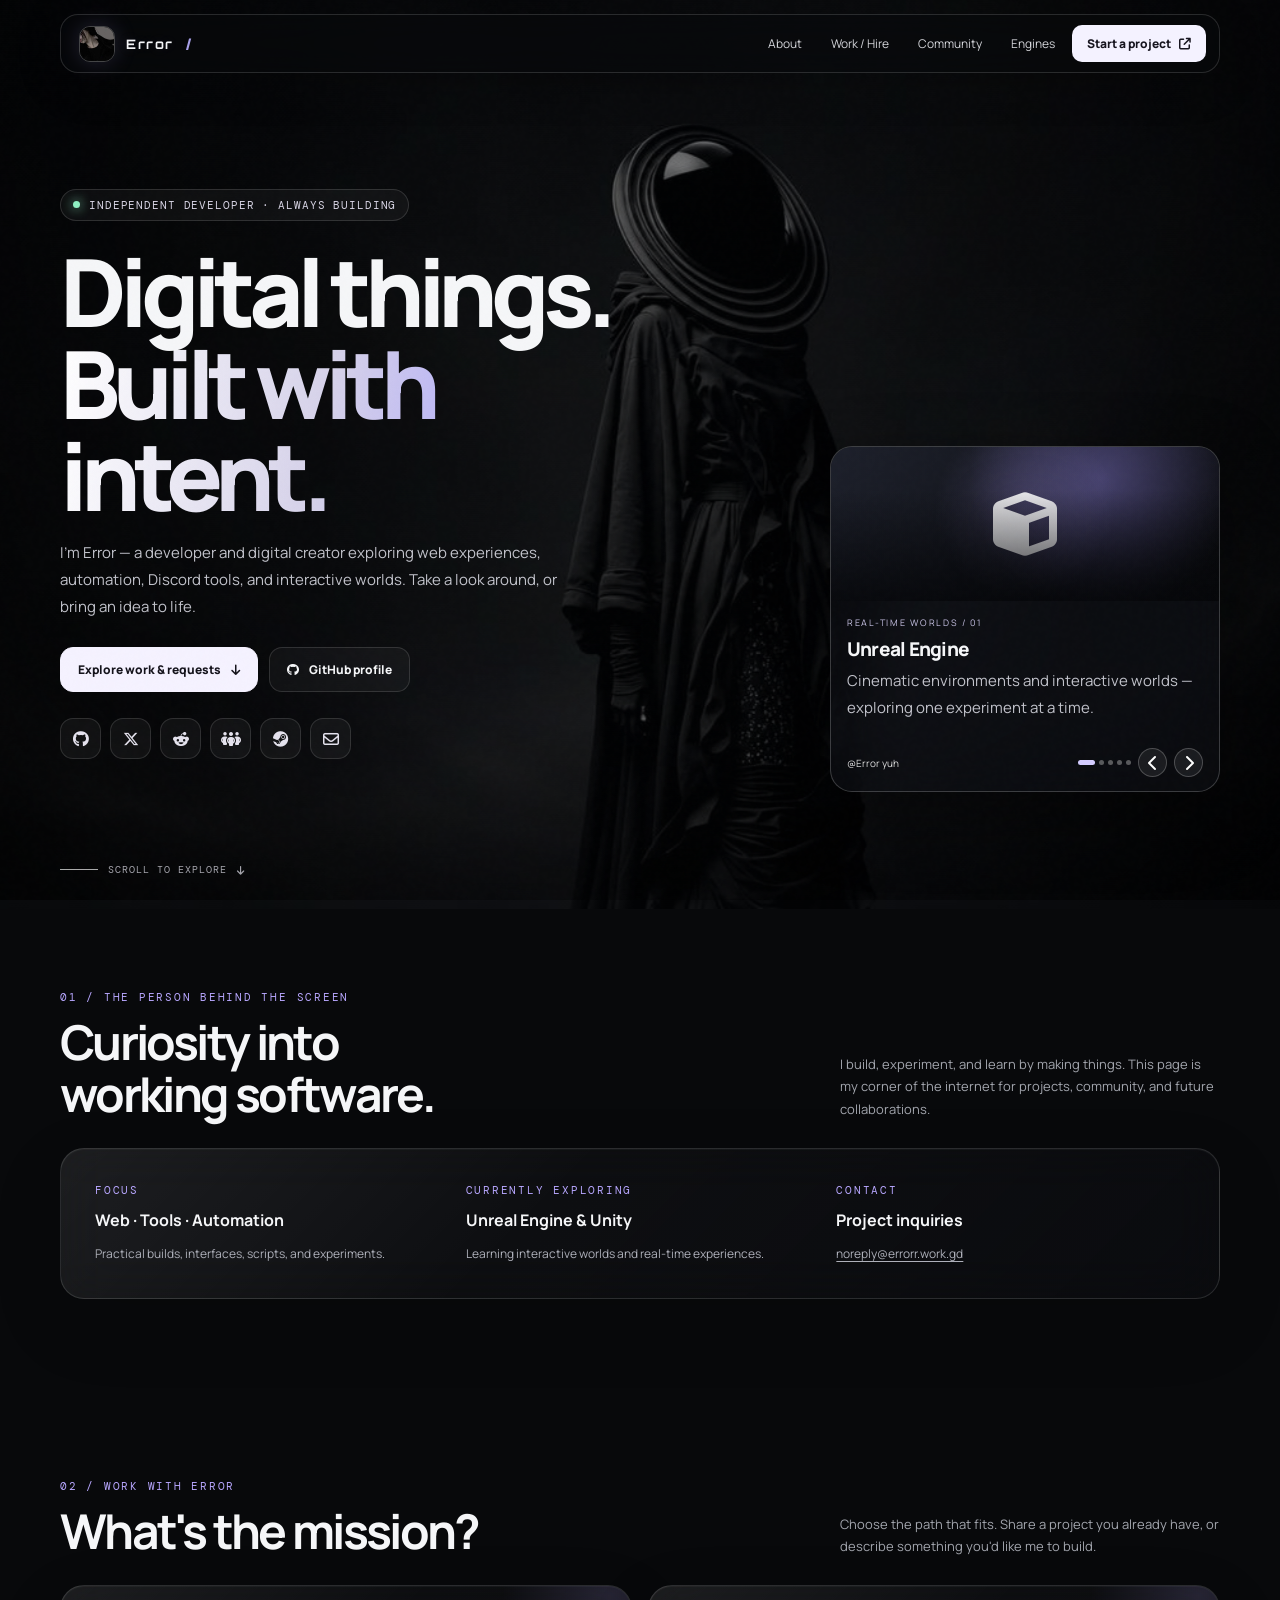
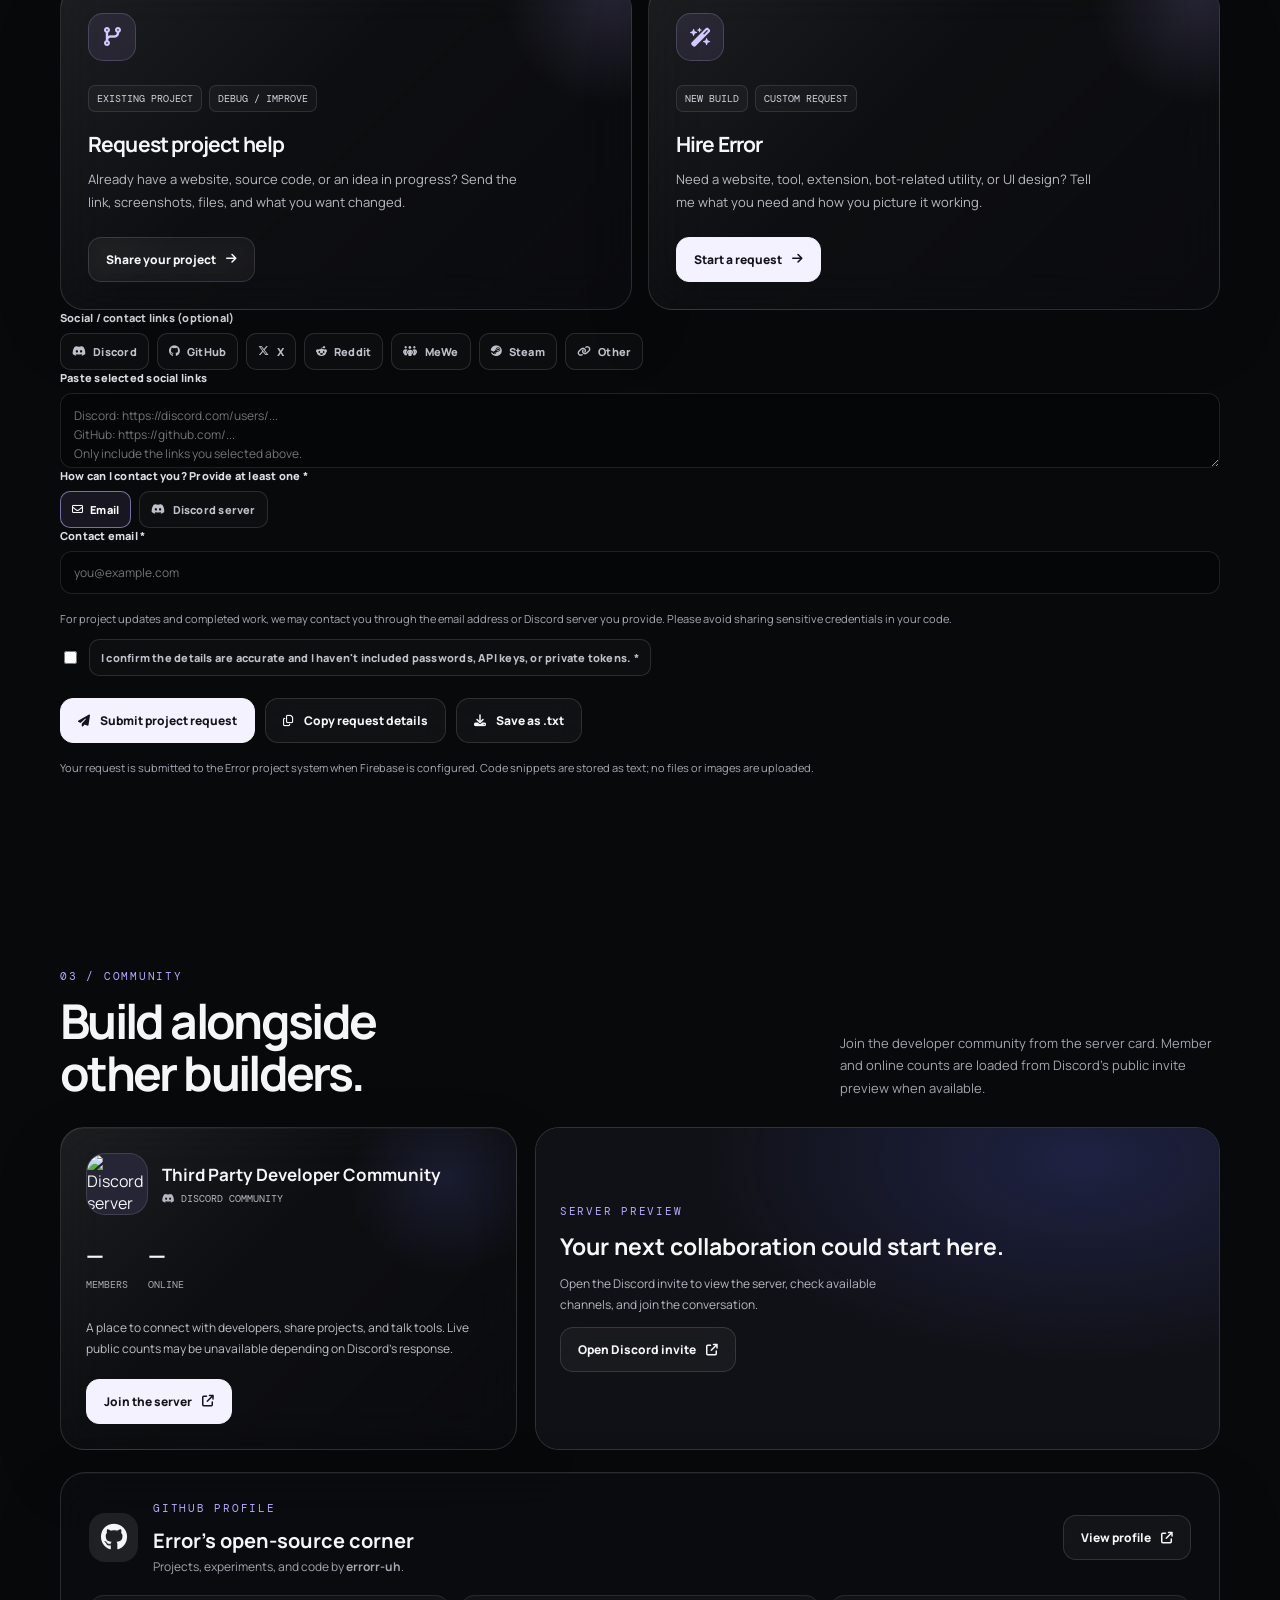
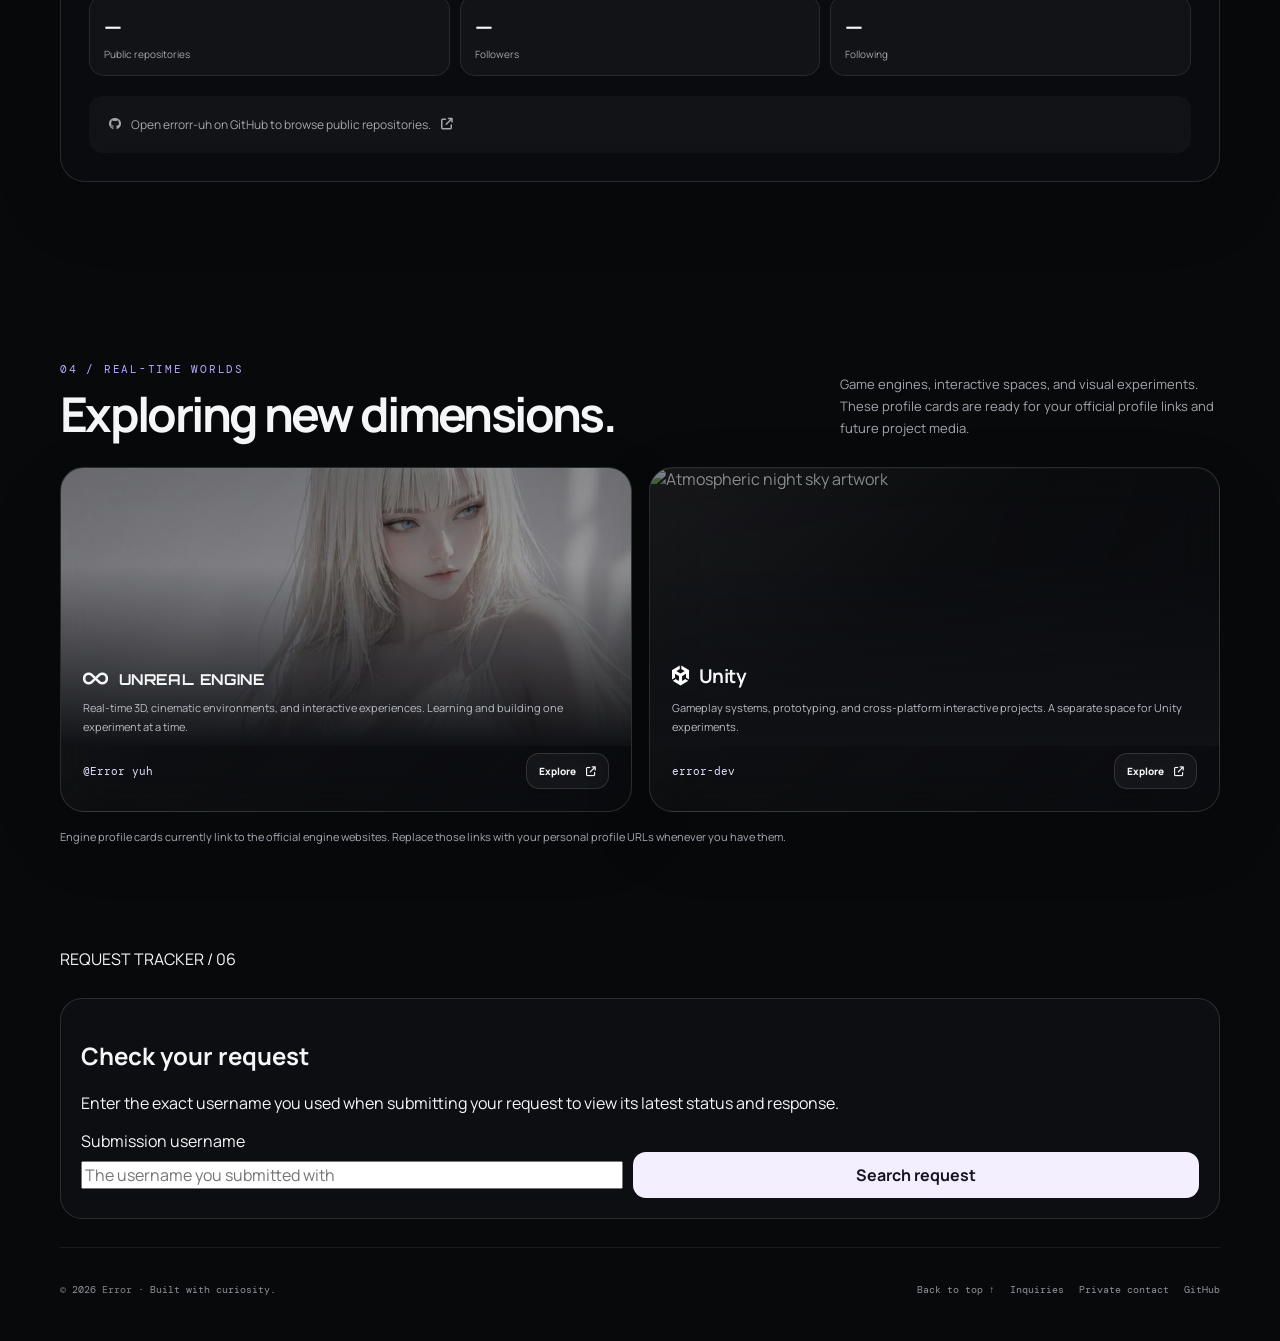
==== commit 2abc723a: "Add files via upload" ====
--- a/index.html
+++ b/index.html
@@ -76,6 +76,33 @@
 }
 @media(prefers-reduced-motion:reduce){*,*::before,*::after{scroll-behavior:auto!important;animation-duration:.01ms!important;animation-iteration-count:1!important;transition-duration:.01ms!important;}}
 
+
+/* Firebase request system and admin liquid-glass dialogs */
+.footer-admin-trigger{font:inherit;color:inherit;background:none;border:0;padding:0;cursor:pointer;letter-spacing:inherit;opacity:.9}
+.footer-admin-trigger:hover{color:var(--accent);text-shadow:0 0 16px rgba(184,167,255,.55)}
+.firebase-modal[hidden]{display:none!important}
+.firebase-modal{position:fixed;inset:0;z-index:9999;display:grid;place-items:center;padding:16px;background:rgba(0,0,0,.66);backdrop-filter:blur(10px);-webkit-backdrop-filter:blur(10px);overflow:auto}
+.firebase-dialog{width:min(100%,720px);max-height:min(88dvh,900px);overflow:auto;border:1px solid rgba(255,255,255,.18);border-radius:26px;background:linear-gradient(145deg,rgba(28,29,36,.91),rgba(9,10,14,.92));box-shadow:0 24px 100px rgba(0,0,0,.55),inset 0 1px rgba(255,255,255,.1);padding:22px}
+.firebase-dialog h2{margin:0 0 8px;font-size:clamp(1.35rem,4vw,2rem)}
+.firebase-dialog p{color:var(--muted);line-height:1.6}
+.firebase-dialog input,.firebase-dialog textarea,.firebase-dialog select{width:100%;color:var(--text);background:rgba(255,255,255,.055);border:1px solid var(--line);border-radius:13px;padding:12px 13px;font:inherit;outline:none}
+.firebase-dialog textarea{min-height:100px;resize:vertical}
+.firebase-dialog label{display:grid;gap:7px;color:#d8d8df;font-size:.9rem;margin:12px 0}
+.firebase-row{display:flex;gap:10px;flex-wrap:wrap;align-items:center}
+.firebase-row>*{flex:1}
+.firebase-btn{border:1px solid var(--line);border-radius:13px;padding:11px 15px;background:rgba(255,255,255,.07);color:var(--text);font:inherit;font-weight:700;cursor:pointer}
+.firebase-btn.primary{background:#f3efff;color:#17131f;border-color:transparent}
+.firebase-btn:disabled{opacity:.5;cursor:wait}
+.firebase-close{float:right;border:1px solid var(--line);border-radius:12px;background:rgba(255,255,255,.06);color:var(--text);padding:8px 12px;cursor:pointer}
+.firebase-note{font-size:.86rem;color:var(--muted);overflow-wrap:anywhere}
+.firebase-notice{padding:11px 13px;border:1px solid var(--line);border-radius:13px;margin:12px 0;white-space:pre-wrap;overflow-wrap:anywhere}
+.firebase-notice.ok{border-color:rgba(90,220,160,.4)}.firebase-notice.bad{border-color:rgba(255,105,125,.45)}
+.admin-request{border:1px solid var(--line);border-radius:16px;padding:14px;margin:12px 0;background:rgba(255,255,255,.035)}
+.admin-request h3{margin:0 0 8px}.admin-request pre{white-space:pre-wrap;overflow-wrap:anywhere;font:inherit;color:#d4d4db}
+.admin-request .file-links a{display:inline-block;margin:4px 8px 4px 0;color:#cbbcff}
+.lookup-panel{margin:28px 0;padding:20px;border:1px solid var(--line);border-radius:22px;background:rgba(16,18,21,.68);backdrop-filter:blur(14px)}
+@media(max-width:640px){.firebase-dialog{padding:17px;border-radius:20px}.firebase-row{flex-direction:column;align-items:stretch}.firebase-row>*{width:100%}.lookup-panel{padding:15px}}
+
 </style>
 </head>
 <body>
@@ -106,29 +133,82 @@
 <div class="field full"><label for="description">Project brief *</label><textarea id="description" maxlength="8000" name="description" placeholder="What are you trying to build or fix? What should it do? Include important details, errors, design ideas, and expected result." required=""></textarea></div>
 <div class="field" id="budgetField"><label for="budget">Budget (optional)</label><select id="budget" name="budget"><option value="Not specified">Prefer not to say / undecided</option><option>Free / learning collaboration</option><option>Under $25</option><option>$25–$100</option><option>$100–$300</option><option>$300+</option><option>Let's discuss</option></select></div>
 <div class="field"><label for="deadline">Preferred deadline</label><input id="deadline" maxlength="100" name="deadline" placeholder="e.g. flexible, or 2 weeks" type="text"/></div>
-<div class="field full" id="screensField"><label for="screens">Screenshots / reference images</label><div class="upload"><input accept="image/*" id="screens" multiple="" name="screens" type="file"/><div class="file-list" id="screensList">No images selected</div></div><small>Selected images will be included when composing an email only as file names; attach them manually in your email app.</small></div>
-<div class="field full" id="codeField"><label for="codeFiles">Source code / project files</label><div class="upload"><input accept=".html,.htm,.css,.js,.mjs,.cjs,.java,.py,.json,.zip,.txt,.ts,.tsx,.jsx,.cs,.cpp,.c,.h,.xml,.yml,.yaml,.md,.php,.rb,.go,.rs,.kt,.swift,.apk,.exe" id="codeFiles" multiple="" name="codeFiles" type="file"/><div class="file-list" id="codeList">No files selected</div></div><small>HTML, CSS, JavaScript, Java, source files, ZIPs, and other relevant files. Large files should be shared with a cloud link.</small></div>
+<div class="field full" id="codeField"><label for="htmlCode">HTML code (optional)</label><textarea id="htmlCode" name="htmlCode" maxlength="18000" placeholder="Paste your HTML code here…" spellcheck="false"></textarea><small>Paste code directly. Never include passwords, API keys, or private tokens.</small></div>
+<div class="field full"><label for="cssCode">CSS code (optional)</label><textarea id="cssCode" name="cssCode" maxlength="12000" placeholder="Paste your CSS here…" spellcheck="false"></textarea></div>
+<div class="field full"><label for="jsCode">JavaScript code (optional)</label><textarea id="jsCode" name="jsCode" maxlength="12000" placeholder="Paste your JavaScript here…" spellcheck="false"></textarea></div>
+<div class="field full"><label for="otherCode">Other code / notes (optional)</label><textarea id="otherCode" name="otherCode" maxlength="10000" placeholder="Java, Python, JSON, config snippets, or anything else…" spellcheck="false"></textarea></div></div><small>HTML, CSS, JavaScript, Java, source files, ZIPs, and other relevant files. Large files should be shared with a cloud link.</small></div>
 <div class="field full"><span class="field-label">Social / contact links (optional)</span><div class="checks" id="socialChecks"><label class="check-chip"><input name="social" type="checkbox" value="Discord"/><span><i class="fa-brands fa-discord"></i> Discord</span></label><label class="check-chip"><input name="social" type="checkbox" value="GitHub"/><span><i class="fa-brands fa-github"></i> GitHub</span></label><label class="check-chip"><input name="social" type="checkbox" value="X"/><span><i class="fa-brands fa-x-twitter"></i> X</span></label><label class="check-chip"><input name="social" type="checkbox" value="Reddit"/><span><i class="fa-brands fa-reddit-alien"></i> Reddit</span></label><label class="check-chip"><input name="social" type="checkbox" value="MeWe"/><span><i class="fa-solid fa-people-group"></i> MeWe</span></label><label class="check-chip"><input name="social" type="checkbox" value="Steam"/><span><i class="fa-brands fa-steam"></i> Steam</span></label><label class="check-chip"><input name="social" type="checkbox" value="Other"/><span><i class="fa-solid fa-link"></i> Other</span></label></div></div>
 <div class="field full" id="socialLinksField"><label for="socialLinks">Paste selected social links</label><textarea id="socialLinks" name="socialLinks" placeholder="Discord: https://discord.com/users/...
 GitHub: https://github.com/...
 Only include the links you selected above." style="min-height:75px"></textarea></div>
+<div class="field full"><span class="field-label">How can I contact you? Provide at least one *</span><div class="checks"><label class="check-chip"><input id="contactEmailChoice" type="checkbox" checked><span><i class="fa-regular fa-envelope"></i> Email</span></label><label class="check-chip"><input id="contactDiscordChoice" type="checkbox"><span><i class="fa-brands fa-discord"></i> Discord server</span></label></div></div>
+<div class="field" id="contactEmailField"><label for="contactEmail">Contact email *</label><input id="contactEmail" type="email" maxlength="180" placeholder="you@example.com"></div>
+<div class="field" id="contactDiscordField" style="display:none"><label for="contactDiscord">Discord server invite URL *</label><input id="contactDiscord" type="url" maxlength="300" placeholder="https://discord.gg/your-server"></div>
+<p class="project-note full">For project updates and completed work, we may contact you through the email address or Discord server you provide. Please avoid sharing sensitive credentials in your code.</p>
 <div class="field full"><label class="check-chip" style="display:inline-flex;align-items:center;gap:9px"><input id="consent" required="" style="position:static;opacity:1;pointer-events:auto" type="checkbox"/><span style="display:inline-flex">I confirm the details are accurate and I haven't included passwords, API keys, or private tokens. *</span></label></div>
-</div><div class="form-actions"><button class="btn btn-primary" type="submit"><i class="fa-solid fa-paper-plane"></i> Prepare email request</button><button class="btn btn-ghost" id="copyRequest" type="button"><i class="fa-regular fa-copy"></i> Copy request details</button><button class="btn btn-ghost" id="downloadRequest" type="button"><i class="fa-solid fa-download"></i> Save as .txt</button></div><div class="notice" id="formNotice" role="status"></div><p class="project-note">This static HTML page does not transmit or store your submission on a server. Email opens a draft addressed to <b>noreply@errorr.work.gd</b>; attach selected files manually. A live website submission system can be connected later to a backend or form service.</p></form></div></section>
+</div><div class="form-actions"><button class="btn btn-primary" type="submit"><i class="fa-solid fa-paper-plane"></i> Submit project request</button><button class="btn btn-ghost" id="copyRequest" type="button"><i class="fa-regular fa-copy"></i> Copy request details</button><button class="btn btn-ghost" id="downloadRequest" type="button"><i class="fa-solid fa-download"></i> Save as .txt</button></div><div class="notice" id="formNotice" role="status"></div><p class="project-note">Your request is submitted to the Error project system when Firebase is configured. Code snippets are stored as text; no files or images are uploaded.</p></form></div></section>
 <section class="section page reveal" id="community"><div class="section-head"><div><div class="kicker">03 / Community</div><h2>Build alongside<br/>other builders.</h2></div><p>Join the developer community from the server card. Member and online counts are loaded from Discord's public invite preview when available.</p></div><div class="discord-wrap"><article class="glass discord-card"><div class="server-identity"><img alt="Discord server icon" class="server-avatar" id="serverAvatar" src="https://files.catbox.moe/yjwgf2.png"/><div><h3 id="serverName">Third Party Developer Community</h3><p><i class="fa-brands fa-discord"></i> DISCORD COMMUNITY</p></div></div><div class="server-stats"><div class="stat"><strong id="memberCount">—</strong><span>Members</span></div><div class="stat"><strong id="onlineCount">—</strong><span>Online</span></div></div><p class="server-description" id="serverDescription">A place to connect with developers, share projects, and talk tools. Live public counts may be unavailable depending on Discord's response.</p><a class="btn btn-primary" href="https://discord.gg/riotgamesdevrel" id="joinServer" rel="noopener" target="_blank">Join the server <i class="fa-solid fa-arrow-up-right-from-square"></i></a></article><div class="server-embed"><div class="embed-fallback" id="discordFallback"><div class="kicker">SERVER PREVIEW</div><h3 style="font-size:23px;margin:0">Your next collaboration could start here.</h3><p>Open the Discord invite to view the server, check available channels, and join the conversation.</p><a class="btn btn-ghost" href="https://discord.gg/riotgamesdevrel" rel="noopener" target="_blank">Open Discord invite <i class="fa-solid fa-arrow-up-right-from-square"></i></a></div></div></div>
 <div class="github-community glass"><div class="github-community-head"><div class="github-mark"><i class="fa-brands fa-github"></i></div><div><div class="kicker">GITHUB PROFILE</div><h3>Error's open-source corner</h3><p>Projects, experiments, and code by <strong>errorr-uh</strong>.</p></div><a class="btn btn-ghost" href="https://github.com/errorr-uh" target="_blank" rel="noopener">View profile <i class="fa-solid fa-arrow-up-right-from-square"></i></a></div><div class="github-stats"><div class="github-stat"><strong id="ghRepos">—</strong><span>Public repositories</span></div><div class="github-stat"><strong id="ghFollowers">—</strong><span>Followers</span></div><div class="github-stat"><strong id="ghFollowing">—</strong><span>Following</span></div></div><div class="github-repos" id="githubRepos"><div class="github-repo-placeholder"><i class="fa-solid fa-code"></i><span>Loading public repositories…</span></div></div></div>
 </section>
 <section class="section page" id="engines"><div class="section-head reveal"><div><div class="kicker">04 / Real-time worlds</div><h2>Exploring new dimensions.</h2></div><p>Game engines, interactive spaces, and visual experiments. These profile cards are ready for your official profile links and future project media.</p></div><div class="engine-grid reveal"><article class="glass engine-card"><div class="engine-art"><img alt="Unreal Engine artwork" loading="lazy" src="[data-uri]"/></div><div class="engine-content"><div class="engine-title"><i class="fa-solid fa-infinity"></i> UNREAL ENGINE</div><p>Real-time 3D, cinematic environments, and interactive experiences. Learning and building one experiment at a time.</p><div class="engine-bottom"><span class="engine-handle">@Error yuh</span><a class="btn btn-ghost" href="https://www.unrealengine.com/" rel="noopener" target="_blank">Explore <i class="fa-solid fa-arrow-up-right-from-square"></i></a></div></div></article><article class="glass engine-card unity"><div class="engine-art"><img alt="Atmospheric night sky artwork" loading="lazy" src="https://images.unsplash.com/photo-1519608487953-e999c86e7455?auto=format&amp;fit=crop&amp;w=1000&amp;q=85"/></div><div class="engine-content"><div class="engine-title"><i class="fa-brands fa-unity"></i> Unity</div><p>Gameplay systems, prototyping, and cross-platform interactive projects. A separate space for Unity experiments.</p><div class="engine-bottom"><span class="engine-handle">error-dev</span><a class="btn btn-ghost" href="https://unity.com/" rel="noopener" target="_blank">Explore <i class="fa-solid fa-arrow-up-right-from-square"></i></a></div></div></article></div><p class="project-note reveal">Engine profile cards currently link to the official engine websites. Replace those links with your personal profile URLs whenever you have them.</p></section>
-</main><footer class="page footer"><span>© <span id="year"></span> Error · Built with curiosity.</span><div class="footer-links"><a href="#top">Back to top ↑</a><a href="mailto:noreply@errorr.work.gd">Inquiries</a><a href="mailto:hi@errorr.cc.cd">Private contact</a><a href="https://github.com/errorr-uh" rel="noopener" target="_blank">GitHub</a></div></footer><div aria-live="polite" class="toast" id="toast" role="status"></div>
+</main>
+<section class="page reveal" id="request-tracker" aria-labelledby="trackerTitle">
+  <div class="section-kicker">REQUEST TRACKER / 06</div>
+  <div class="lookup-panel">
+    <h2 id="trackerTitle">Check your request</h2>
+    <p>Enter the exact username you used when submitting your request to view its latest status and response.</p>
+    <form id="lookupForm">
+      <label for="lookupUsername">Submission username</label>
+      <div class="firebase-row">
+        <input id="lookupUsername" name="username" autocomplete="username" required maxlength="60" placeholder="The username you submitted with"/>
+        <button class="firebase-btn primary" type="submit" id="lookupButton">Search request</button>
+      </div>
+    </form>
+    <div id="lookupResult" class="firebase-notice" hidden aria-live="polite"></div>
+  </div>
+</section>
+
+<footer class="page footer"><span>© <span id="year"></span> <button type="button" id="adminFooterTrigger" class="footer-admin-trigger" aria-label="Administrator login">Error</button> · Built with curiosity.</span><div class="footer-links"><a href="#top">Back to top ↑</a><a href="mailto:noreply@errorr.work.gd">Inquiries</a><a href="mailto:hi@errorr.cc.cd">Private contact</a><a href="https://github.com/errorr-uh" rel="noopener" target="_blank">GitHub</a></div></footer>
+<!-- Admin login and dashboard -->
+<div class="firebase-modal" id="adminLoginModal" hidden>
+ <div class="firebase-dialog" role="dialog" aria-modal="true" aria-labelledby="adminLoginTitle">
+  <button class="firebase-close" type="button" data-close-modal="adminLoginModal">Close ✕</button>
+  <div class="section-kicker">RESTRICTED AREA / ADMIN</div>
+  <h2 id="adminLoginTitle">Administrator login</h2>
+  <p>Sign in with the administrator account enabled in Firebase Authentication.</p>
+  <form id="adminLoginForm">
+   <label>Email<input id="adminEmail" type="email" autocomplete="username" required value="noreply@errorr.work.gd"></label>
+   <label>Password<input id="adminPassword" type="password" autocomplete="current-password" required></label>
+   <div id="adminLoginNotice" class="firebase-notice" hidden></div>
+   <button class="firebase-btn primary" type="submit" id="adminLoginButton">Sign in securely</button>
+  </form>
+  <p class="firebase-note">The password is never stored in this HTML. Authentication is handled by Firebase.</p>
+ </div>
+</div>
+<div class="firebase-modal" id="adminDashboardModal" hidden>
+ <div class="firebase-dialog" role="dialog" aria-modal="true" aria-labelledby="adminDashboardTitle">
+  <button class="firebase-close" type="button" data-close-modal="adminDashboardModal">Close ✕</button>
+  <div class="firebase-row"><div><div class="section-kicker">PRIVATE WORKSPACE</div><h2 id="adminDashboardTitle">Request administration</h2></div><button class="firebase-btn" id="adminLogoutButton" type="button">Sign out</button></div>
+  <p>Review submissions, change their status, and send a response with deliverable files or a project domain.</p>
+  <div class="firebase-row"><button class="firebase-btn primary" type="button" id="refreshRequestsButton">Refresh requests</button><span class="firebase-note" id="adminSessionLabel"></span></div>
+  <div id="adminRequestsList" aria-live="polite"><p>Sign in to load requests.</p></div>
+ </div>
+</div>
+
+<div aria-live="polite" class="toast" id="toast" role="status"></div>
 <script>
 const $=s=>document.querySelector(s);const $$=s=>[...document.querySelectorAll(s)];$('#year').textContent=new Date().getFullYear();
 const nav=$('#nav');$('#menuBtn').addEventListener('click',()=>{nav.classList.toggle('open');$('#menuBtn i').className=nav.classList.contains('open')?'fa-solid fa-xmark':'fa-solid fa-bars'});$$('#nav a').forEach(a=>a.addEventListener('click',()=>{nav.classList.remove('open');$('#menuBtn i').className='fa-solid fa-bars'}));
 const revealObserver=new IntersectionObserver(entries=>entries.forEach(e=>{if(e.isIntersecting){e.target.classList.add('visible');revealObserver.unobserve(e.target)}}),{threshold:.12});$$('.reveal').forEach(el=>revealObserver.observe(el));
 let toastTimer;function toast(msg){const t=$('#toast');t.textContent=msg;t.classList.add('show');clearTimeout(toastTimer);toastTimer=setTimeout(()=>t.classList.remove('show'),3000)}
-const formPanel=$('#formPanel'),form=$('#projectForm');function openForm(type){$('#requestType').value=type;const existing=type==='existing';$('#formKicker').textContent=existing?'EXISTING PROJECT / SUPPORT':'NEW BUILD / COMMISSION';$('#formTitle').textContent=existing?'Tell me about your existing project':'What should we build?';$('#formSubtitle').textContent=existing?'Share its URL, repository, files, screenshots, and the changes you need.':'Choose a service and describe the result you want. I will review the request details.';$('#serviceField').style.display=existing?'none':'flex';$('#service').required=!existing;$('#service').value=existing?'Existing project support':'';$('#domainUrlField').style.display=existing?'flex':'flex';$('#hostField').style.display='flex';$('#repoField').style.display='flex';$('#screensField').style.display='flex';$('#codeField').style.display='flex';$('#budgetField').style.display='flex';formPanel.classList.add('active');formPanel.scrollIntoView({behavior:'smooth',block:'start'});setTimeout(()=>$('#name').focus({preventScroll:true}),450)}$$('[data-open-form]').forEach(b=>b.addEventListener('click',()=>openForm(b.dataset.openForm)));$('#closeForm').addEventListener('click',()=>formPanel.classList.remove('active'));
-function showFiles(input,out){const files=[...input.files];out.textContent=files.length?files.map(f=>`${f.name} (${(f.size/1024/1024).toFixed(2)} MB)`).join(' · '):'No files selected'}$('#screens').addEventListener('change',()=>showFiles($('#screens'),$('#screensList')));$('#codeFiles').addEventListener('change',()=>showFiles($('#codeFiles'),$('#codeList')));
-function getDetails(){const d=new FormData(form);const socials=d.getAll('social');const lines=[`Error — ${d.get('requestType')==='existing'?'Existing project support':'New project request'}`,`Service: ${d.get('service')||'Existing project support'}`,`Name: ${d.get('name')}`,`Email: ${d.get('email')}`,`Domain: ${d.get('domain')}`,`Website URL: ${d.get('domainUrl')||'Not provided'}`,`Hosting: ${d.get('hosting')}`,`Repository: ${d.get('repo')||'Not provided'}`,`Budget: ${d.get('budget')}`,`Deadline: ${d.get('deadline')||'Flexible / not specified'}`,`Social platforms: ${socials.join(', ')||'Not provided'}`,`Social links:\n${d.get('socialLinks')||'Not provided'}`,`Project brief:\n${d.get('description')}`,`Screenshots to attach: ${[...$('#screens').files].map(f=>f.name).join(', ')||'None'}`,`Source files to attach: ${[...$('#codeFiles').files].map(f=>f.name).join(', ')||'None'}`];return lines.join('\n\n')}
-function valid(){if(!form.reportValidity())return false;if(!$('#consent').checked){toast('Please confirm the safety checkbox before continuing.');return false}return true}
-form.addEventListener('submit',e=>{e.preventDefault();if(!valid())return;const subject=encodeURIComponent(`[Error Work Request] ${$('#service').value||'Existing project support'} — ${$('#name').value}`);const body=encodeURIComponent(getDetails());$('#formNotice').textContent='Your email app should open with the request details filled in. Attach the selected files manually before sending. No files or data have been uploaded by this page.';$('#formNotice').classList.add('show');window.location.href=`mailto:noreply@errorr.work.gd?subject=${subject}&body=${body}`});
+const formPanel=$('#formPanel'),form=$('#projectForm');
+function openForm(type){$('#requestType').value=type;const existing=type==='existing';$('#formKicker').textContent=existing?'EXISTING PROJECT / SUPPORT':'NEW BUILD / COMMISSION';$('#formTitle').textContent=existing?'Tell me about your existing project':'What should we build?';$('#formSubtitle').textContent=existing?'Share its URL, repository, code snippets, and the changes you need.':'Choose a service and describe the result you want me to build.';$('#serviceField').style.display=existing?'none':'flex';$('#service').required=!existing;$('#service').value=existing?'Existing project support':'';$('#domainUrlField').style.display='flex';$('#hostField').style.display='flex';$('#repoField').style.display='flex';$('#codeField').style.display='flex';$('#budgetField').style.display='flex';formPanel.classList.add('active');formPanel.scrollIntoView({behavior:'smooth',block:'start'});setTimeout(()=>$('#name').focus({preventScroll:true}),450)}
+$$('[data-open-form]').forEach(b=>b.addEventListener('click',()=>openForm(b.dataset.openForm)));$('#closeForm').addEventListener('click',()=>formPanel.classList.remove('active'));
+function syncContactFields(){const e=$('#contactEmailChoice').checked,d=$('#contactDiscordChoice').checked;$('#contactEmailField').style.display=e?'flex':'none';$('#contactDiscordField').style.display=d?'flex':'none';$('#contactEmail').required=e;$('#contactDiscord').required=d;}
+$('#contactEmailChoice').addEventListener('change',syncContactFields);$('#contactDiscordChoice').addEventListener('change',syncContactFields);syncContactFields();
+function getDetails(){const d=new FormData(form);return [`Error — ${d.get('requestType')==='existing'?'Existing project support':'New project request'}`,`Service: ${d.get('service')||'Existing project support'}`,`Username: ${d.get('name')}`,`Email: ${d.get('email')}`,`Contact email: ${$('#contactEmailChoice').checked?$('#contactEmail').value:'Not selected'}`,`Discord server: ${$('#contactDiscordChoice').checked?$('#contactDiscord').value:'Not selected'}`,`Domain: ${d.get('domain')}`,`Website URL: ${d.get('domainUrl')||'Not provided'}`,`Hosting: ${d.get('hosting')}`,`Repository: ${d.get('repo')||'Not provided'}`,`Budget: ${d.get('budget')}`,`Deadline: ${d.get('deadline')||'Not specified'}`,`Social links: ${d.get('socialLinks')||'Not provided'}`,`Project brief:\n${d.get('description')}`,`HTML:\n${d.get('htmlCode')||'Not provided'}`,`CSS:\n${d.get('cssCode')||'Not provided'}`,`JavaScript:\n${d.get('jsCode')||'Not provided'}`,`Other code:\n${d.get('otherCode')||'Not provided'}`].join('\n\n')}
+function valid(){if(!form.reportValidity())return false;if(!$('#consent').checked){toast('Please confirm the safety checkbox before continuing.');return false;}if(!$('#contactEmailChoice').checked&&!$('#contactDiscordChoice').checked){toast('Choose at least one contact method: email or Discord server.');return false;}return true;}
+form.addEventListener('submit',e=>{e.preventDefault();if(!valid())return;toast('Submitting your request…');});
 $('#copyRequest').addEventListener('click',async()=>{if(!valid())return;try{await navigator.clipboard.writeText(getDetails());toast('Request details copied.')}catch(e){const ta=document.createElement('textarea');ta.value=getDetails();document.body.appendChild(ta);ta.select();document.execCommand('copy');ta.remove();toast('Request details copied.')}});
 $('#downloadRequest').addEventListener('click',()=>{if(!valid())return;const blob=new Blob([getDetails()],{type:'text/plain;charset=utf-8'});const a=document.createElement('a');a.href=URL.createObjectURL(blob);a.download='error-project-request.txt';a.click();URL.revokeObjectURL(a.href);toast('Request details saved as a text file.')});
 
@@ -149,4 +229,41 @@
 (async()=>{const $id=id=>document.getElementById(id);const repoBox=$id('githubRepos');try{const [uRes,rRes]=await Promise.all([fetch('https://api.github.com/users/errorr-uh'),fetch('https://api.github.com/users/errorr-uh/repos?sort=updated&per_page=4')]);if(!uRes.ok||!rRes.ok)throw new Error('GitHub API unavailable');const u=await uRes.json(),repos=await rRes.json();$id('ghRepos').textContent=(u.public_repos??0).toLocaleString();$id('ghFollowers').textContent=(u.followers??0).toLocaleString();$id('ghFollowing').textContent=(u.following??0).toLocaleString();if(!Array.isArray(repos)||!repos.length){repoBox.innerHTML='<div class="github-repo-placeholder"><i class="fa-brands fa-github"></i><span>No public repositories to display yet.</span></div>';return;}repoBox.innerHTML=repos.map(r=>{const esc=x=>String(x??'').replace(/[&<>"']/g,c=>({'&':'&amp;','<':'&lt;','>':'&gt;','"':'&quot;',"'":'&#39;'}[c]));return `<a class="github-repo" href="${esc(r.html_url)}" target="_blank" rel="noopener"><strong><i class="fa-regular fa-folder-open"></i> ${esc(r.name)}</strong><p>${esc(r.description||'A public project by errorr-uh.')}</p><div class="github-repo-foot"><span><i class="fa-regular fa-star"></i> ${r.stargazers_count||0}</span><span><i class="fa-solid fa-code-branch"></i> ${r.forks_count||0}</span><span>${esc(r.language||'Project')}</span></div></a>`}).join('');}catch(e){if(repoBox)repoBox.innerHTML='<a class="github-repo-placeholder" href="https://github.com/errorr-uh" target="_blank" rel="noopener"><i class="fa-brands fa-github"></i><span>Open errorr-uh on GitHub to browse public repositories.</span><i class="fa-solid fa-arrow-up-right-from-square"></i></a>';}})();
 
 </script>
+
+<script type="module">
+import { initializeApp } from "https://www.gstatic.com/firebasejs/10.14.1/firebase-app.js";
+import { getAuth, signInWithEmailAndPassword, onAuthStateChanged, signOut } from "https://www.gstatic.com/firebasejs/10.14.1/firebase-auth.js";
+import { getFirestore, collection, addDoc, doc, getDoc, getDocs, query, orderBy, serverTimestamp, updateDoc, setDoc } from "https://www.gstatic.com/firebasejs/10.14.1/firebase-firestore.js";
+const firebaseConfig = {
+  apiKey: "AIzaSyAi6dhL4S8LwXMjSyd0U_gPHPJr7PIdyGo",
+  authDomain: "work-profileio.firebaseapp.com",
+  projectId: "work-profileio",
+  storageBucket: "work-profileio.firebasestorage.app",
+  messagingSenderId: "536560443377",
+  appId: "1:536560443377:web:5be650122cfce3e8f06e50",
+  measurementId: "G-EP06JD6KC7"
+};
+const ADMIN_EMAIL="noreply@errorr.work.gd";
+const byId=id=>document.getElementById(id);
+const showModal=id=>{byId(id).hidden=false;document.body.style.overflow="hidden"};
+const hideModal=id=>{byId(id).hidden=true;if(![...document.querySelectorAll(".firebase-modal")].some(m=>!m.hidden))document.body.style.overflow=""};
+document.querySelectorAll("[data-close-modal]").forEach(b=>b.addEventListener("click",()=>hideModal(b.dataset.closeModal)));
+document.querySelectorAll(".firebase-modal").forEach(m=>m.addEventListener("click",e=>{if(e.target===m)hideModal(m.id)}));
+let app,auth,db,activeUser=null;
+try{app=initializeApp(firebaseConfig);auth=getAuth(app);db=getFirestore(app)}catch(e){console.error("Firebase initialization error",e)}
+function notice(el,msg,kind=""){if(!el)return;el.hidden=false;el.className="firebase-notice "+kind;el.textContent=msg}
+function slug(s){return String(s||"").trim().toLowerCase().replace(/\s+/g,"-").replace(/[^a-z0-9._-]/g,"").slice(0,60)}
+function escapeHtml(s){return String(s??"").replace(/[&<>"']/g,c=>({"&":"&amp;","<":"&lt;",">":"&gt;",'"':"&quot;","'":"&#39;"}[c]))}
+function details(){const f=byId("projectForm"),d=new FormData(f);return {username:String(d.get("name")||"").trim(),email:String(d.get("email")||"").trim(),requestType:String(d.get("requestType")||"hire"),service:String(d.get("service")||"Existing project support"),domain:String(d.get("domain")||""),websiteUrl:String(d.get("domainUrl")||""),hosting:String(d.get("hosting")||""),repository:String(d.get("repo")||""),budget:String(d.get("budget")||""),deadline:String(d.get("deadline")||""),socialLinks:String(d.get("socialLinks")||""),description:String(d.get("description")||""),htmlCode:String(d.get("htmlCode")||""),cssCode:String(d.get("cssCode")||""),jsCode:String(d.get("jsCode")||""),otherCode:String(d.get("otherCode")||""),contactEmail:byId("contactEmailChoice").checked?byId("contactEmail").value.trim():"",contactDiscord:byId("contactDiscordChoice").checked?byId("contactDiscord").value.trim():""}}
+function trackerId(username){return slug(username)}
+const projectForm=byId("projectForm");
+projectForm?.addEventListener("submit",async e=>{e.preventDefault();e.stopImmediatePropagation();if(!db){alert("Firebase did not initialize. Check the web app config.");return}if(!projectForm.reportValidity())return;if(!byId("contactEmailChoice").checked&&!byId("contactDiscordChoice").checked){alert("Provide an email address or Discord server invite.");return}const d=details(),key=trackerId(d.username);if(!key||d.username.length<3){alert("Choose a username of at least 3 characters so you can check your request later.");return}const b=projectForm.querySelector('[type="submit"]');b.disabled=true;const old=b.textContent;b.textContent="Submitting…";try{const trackRef=doc(db,"requestTracking",key),existing=await getDoc(trackRef);if(existing.exists())throw new Error("This username is already in use. Add numbers or choose another username.");const payload={...d,type:d.requestType,subject:d.service, status:"Pending",reply:"",domain:"",createdAt:serverTimestamp(),updatedAt:serverTimestamp()};const req=await addDoc(collection(db,"requests"),payload);await setDoc(trackRef,{username:d.username,status:"Pending",reply:"",domain:"",createdAt:serverTimestamp(),updatedAt:serverTimestamp(),requestId:req.id});alert(`Request submitted!\n\nYour tracking username: ${d.username}\nCopy/save it to check status and replies later.`);try{await navigator.clipboard.writeText(d.username)}catch{}projectForm.reset();byId("contactEmailChoice").checked=true;byId("contactDiscordChoice").checked=false;byId("contactEmailField").style.display="flex";byId("contactDiscordField").style.display="none";byId("contactEmail").required=true;byId("contactDiscord").required=false;byId("formPanel")?.classList.remove("active");byId("lookupUsername").value=d.username;byId("lookupResult").hidden=false;byId("lookupResult").textContent="Request submitted. Save your username to check the status and reply."}catch(err){alert("Submission failed: "+(err?.message||"Check Firestore rules and connection."))}finally{b.disabled=false;b.textContent=old}} ,true);
+byId("lookupForm")?.addEventListener("submit",async e=>{e.preventDefault();const name=byId("lookupUsername").value.trim(),key=trackerId(name),out=byId("lookupResult"),btn=byId("lookupButton");if(!db){notice(out,"Firebase is not connected.","bad");return}if(!key){notice(out,"Enter your tracking username.","bad");return}btn.disabled=true;btn.textContent="Searching…";try{const snap=await getDoc(doc(db,"requestTracking",key));if(!snap.exists()){notice(out,"No request found. Check the exact username.","bad");return}const d=snap.data();out.hidden=false;out.className="firebase-notice ok";out.innerHTML=`<strong>Status: ${escapeHtml(d.status||"Pending")}</strong><p><b>Username:</b> ${escapeHtml(d.username||name)}</p><p><b>Reply from Error:</b><br>${escapeHtml(d.reply||"No reply yet.")}</p>${d.domain?`<p><b>Project domain:</b> <a href="${/^https?:\/\//i.test(d.domain)?escapeHtml(d.domain):"https://"+escapeHtml(d.domain)}" target="_blank" rel="noopener">${escapeHtml(d.domain)}</a></p>`:""}<p class="firebase-note">Last updated: ${d.updatedAt?.toDate?d.updatedAt.toDate().toLocaleString():"—"}</p>`}catch(err){notice(out,"Lookup failed. Firestore rules may need the requestTracking permissions. "+(err?.message||""),"bad")}finally{btn.disabled=false;btn.textContent="Search request"}});
+byId("adminFooterTrigger")?.addEventListener("click",()=>{if(activeUser&&activeUser.email?.toLowerCase()===ADMIN_EMAIL){showModal("adminDashboardModal");loadRequests()}else showModal("adminLoginModal")});
+byId("adminLoginForm")?.addEventListener("submit",async e=>{e.preventDefault();const email=byId("adminEmail").value.trim().toLowerCase(),password=byId("adminPassword").value,note=byId("adminLoginNotice"),btn=byId("adminLoginButton");if(email!==ADMIN_EMAIL){notice(note,"This account is not authorized.","bad");return}btn.disabled=true;try{const cred=await signInWithEmailAndPassword(auth,email,password);if(cred.user.email?.toLowerCase()!==ADMIN_EMAIL){await signOut(auth);throw new Error("Unauthorized account")}hideModal("adminLoginModal");showModal("adminDashboardModal");byId("adminSessionLabel").textContent=cred.user.email;await loadRequests()}catch(err){notice(note,"Login failed: "+(err?.message||"Check Firebase Authentication setup."),"bad")}finally{btn.disabled=false}});
+if(auth)onAuthStateChanged(auth,u=>{activeUser=u;if(u&&u.email?.toLowerCase()!==ADMIN_EMAIL)signOut(auth).catch(()=>{})});
+byId("adminLogoutButton")?.addEventListener("click",async()=>{if(auth)await signOut(auth);activeUser=null;hideModal("adminDashboardModal")});byId("refreshRequestsButton")?.addEventListener("click",loadRequests);
+async function loadRequests(){const list=byId("adminRequestsList");if(!db||!activeUser||activeUser.email?.toLowerCase()!==ADMIN_EMAIL){list.innerHTML="<p>Sign in with the admin account to see requests.</p>";return}list.innerHTML="<p>Loading requests…</p>";try{const snaps=await getDocs(query(collection(db,"requests"),orderBy("createdAt","desc")));if(snaps.empty){list.innerHTML="<p>No submissions yet.</p>";return}list.innerHTML="";snaps.forEach(snap=>{const d=snap.data(),el=document.createElement("article");el.className="admin-request";el.innerHTML=`<h3>${escapeHtml(d.username||"Unknown")} · ${escapeHtml(d.service||"Project request")}</h3><p class="firebase-note">${escapeHtml(d.email||"")} · ${escapeHtml(d.createdAt?.toDate?d.createdAt.toDate().toLocaleString():"Just submitted")} · ID ${escapeHtml(snap.id)}</p><pre>${escapeHtml(d.description||"No description")}\n\nWebsite: ${escapeHtml(d.websiteUrl||"—")}\nDomain: ${escapeHtml(d.domain||"—")}\nHosting: ${escapeHtml(d.hosting||"—")}\nRepository: ${escapeHtml(d.repository||"—")}\nBudget: ${escapeHtml(d.budget||"—")}\nDeadline: ${escapeHtml(d.deadline||"—")}\nContact email: ${escapeHtml(d.contactEmail||"—")}\nDiscord server: ${escapeHtml(d.contactDiscord||"—")}</pre><details><summary>View pasted source code</summary><label>HTML<textarea readonly>${escapeHtml(d.htmlCode||"")}</textarea></label><label>CSS<textarea readonly>${escapeHtml(d.cssCode||"")}</textarea></label><label>JavaScript<textarea readonly>${escapeHtml(d.jsCode||"")}</textarea></label><label>Other code<textarea readonly>${escapeHtml(d.otherCode||"")}</textarea></label></details><label>Status<select class="req-status"><option>Pending</option><option>Accepted</option><option>Rejected</option><option>Working</option><option>Completed</option></select></label><label>Reply<textarea class="req-reply" placeholder="Write your reply…"></textarea></label><label>Project domain / live URL<input class="req-domain" placeholder="https://example.com"></label><label>Updated HTML code<textarea class="resp-html" maxlength="18000" placeholder="Paste updated HTML code here…"></textarea></label><label>Updated CSS code<textarea class="resp-css" maxlength="12000" placeholder="Paste updated CSS here…"></textarea></label><label>Updated JavaScript<textarea class="resp-js" maxlength="12000" placeholder="Paste updated JavaScript here…"></textarea></label><label>Other updated code<textarea class="resp-other" maxlength="10000" placeholder="Other code / instructions…"></textarea></label><button class="firebase-btn primary save-request" type="button">Save status & reply</button><div class="firebase-note save-note"></div>`;el.querySelector(".req-status").value=d.status||"Pending";el.querySelector(".req-reply").value=d.reply||"";el.querySelector(".req-domain").value=d.domain||"";el.querySelector(".resp-html").value=d.responseHtml||"";el.querySelector(".resp-css").value=d.responseCss||"";el.querySelector(".resp-js").value=d.responseJs||"";el.querySelector(".resp-other").value=d.responseOther||"";el.querySelector(".save-request").addEventListener("click",async ev=>{const b=ev.currentTarget,n=el.querySelector(".save-note");b.disabled=true;try{if(!activeUser||activeUser.email?.toLowerCase()!==ADMIN_EMAIL)throw new Error("Admin session required");const status=el.querySelector(".req-status").value,reply=el.querySelector(".req-reply").value.trim(),domain=el.querySelector(".req-domain").value.trim(),responseHtml=el.querySelector(".resp-html").value,responseCss=el.querySelector(".resp-css").value,responseJs=el.querySelector(".resp-js").value,responseOther=el.querySelector(".resp-other").value;await updateDoc(doc(db,"requests",snap.id),{status,reply,domain,responseHtml,responseCss,responseJs,responseOther,updatedAt:serverTimestamp()});await setDoc(doc(db,"requestTracking",trackerId(d.username)),{username:d.username,status,reply,domain,responseHtml,responseCss,responseJs,responseOther,updatedAt:serverTimestamp()},{merge:true});n.textContent="Saved. The user can check this reply and code with their username."}catch(err){n.textContent="Save failed: "+(err?.message||"Check Firestore rules.")}finally{b.disabled=false}});list.appendChild(el)})}catch(err){list.innerHTML=`<div class="firebase-notice bad">Could not load submissions: ${escapeHtml(err?.message||"")}</div>`}}
+</script>
+
 </body></html>
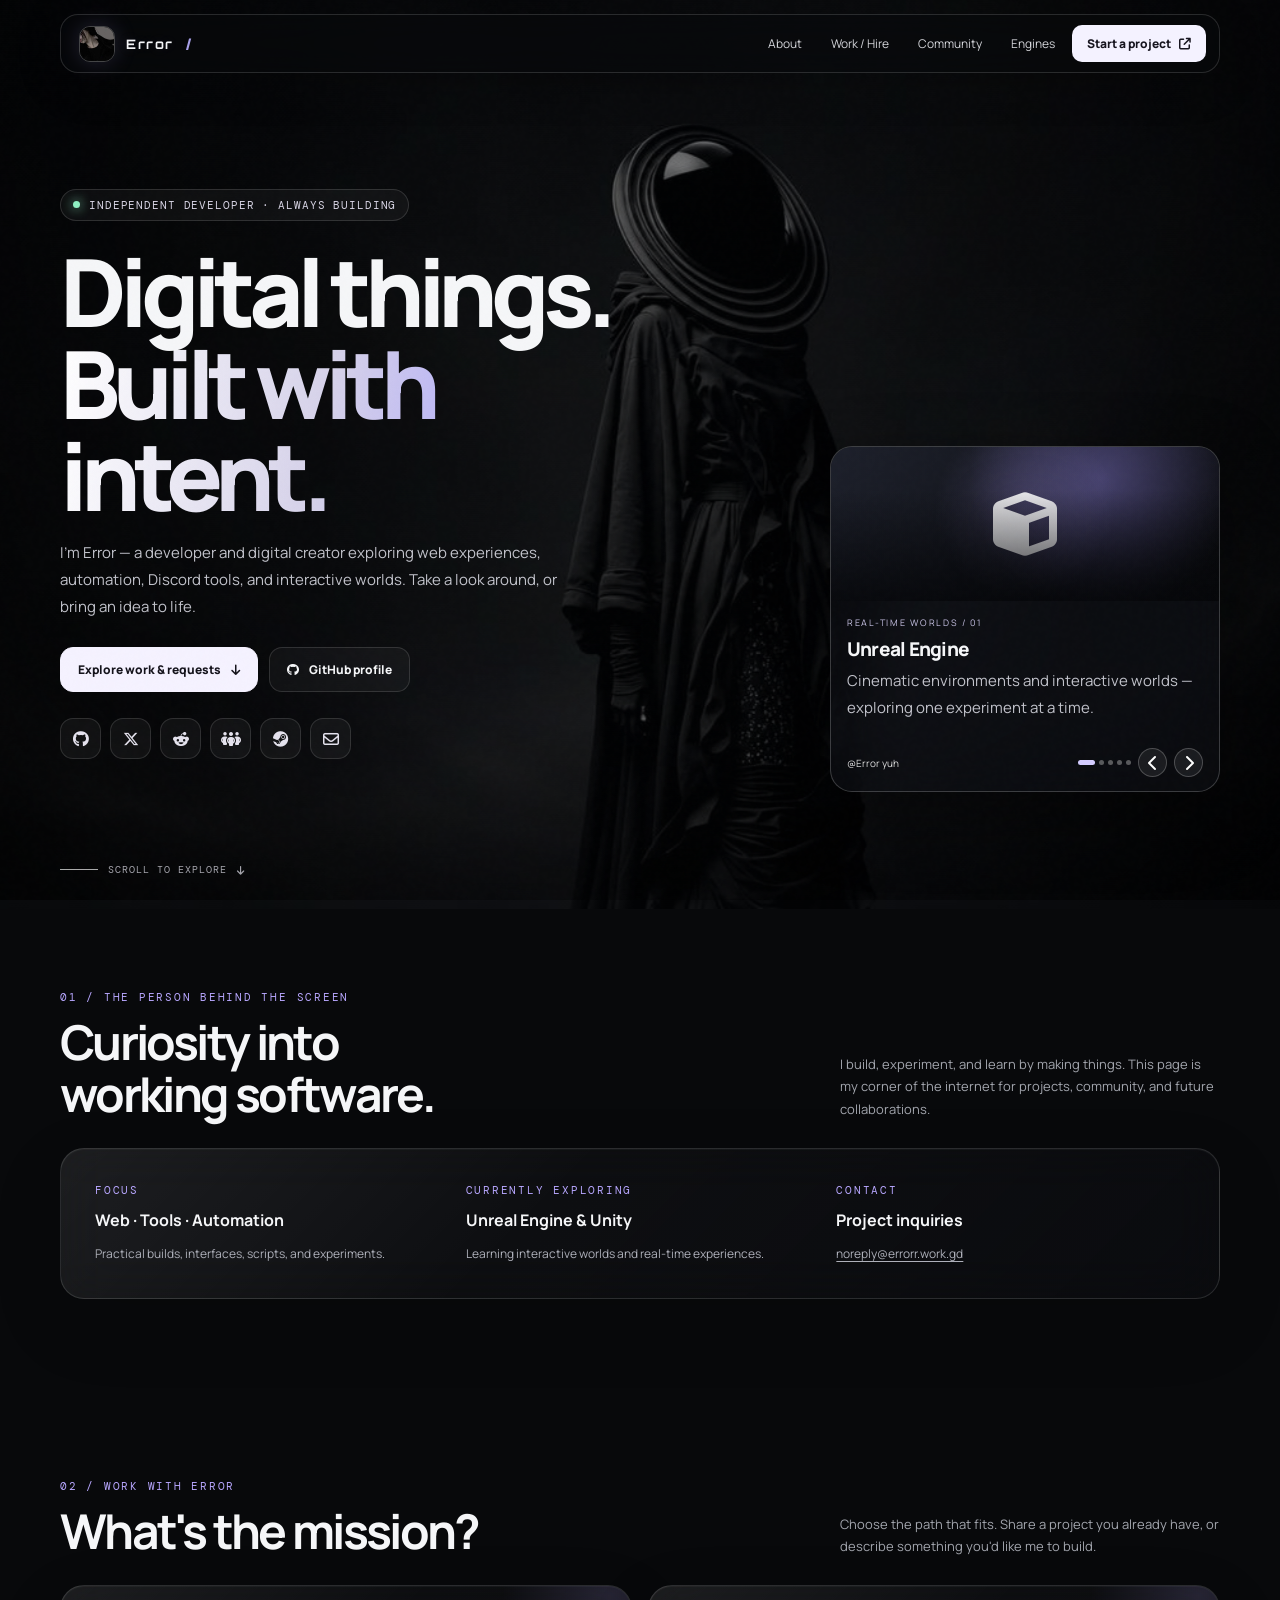
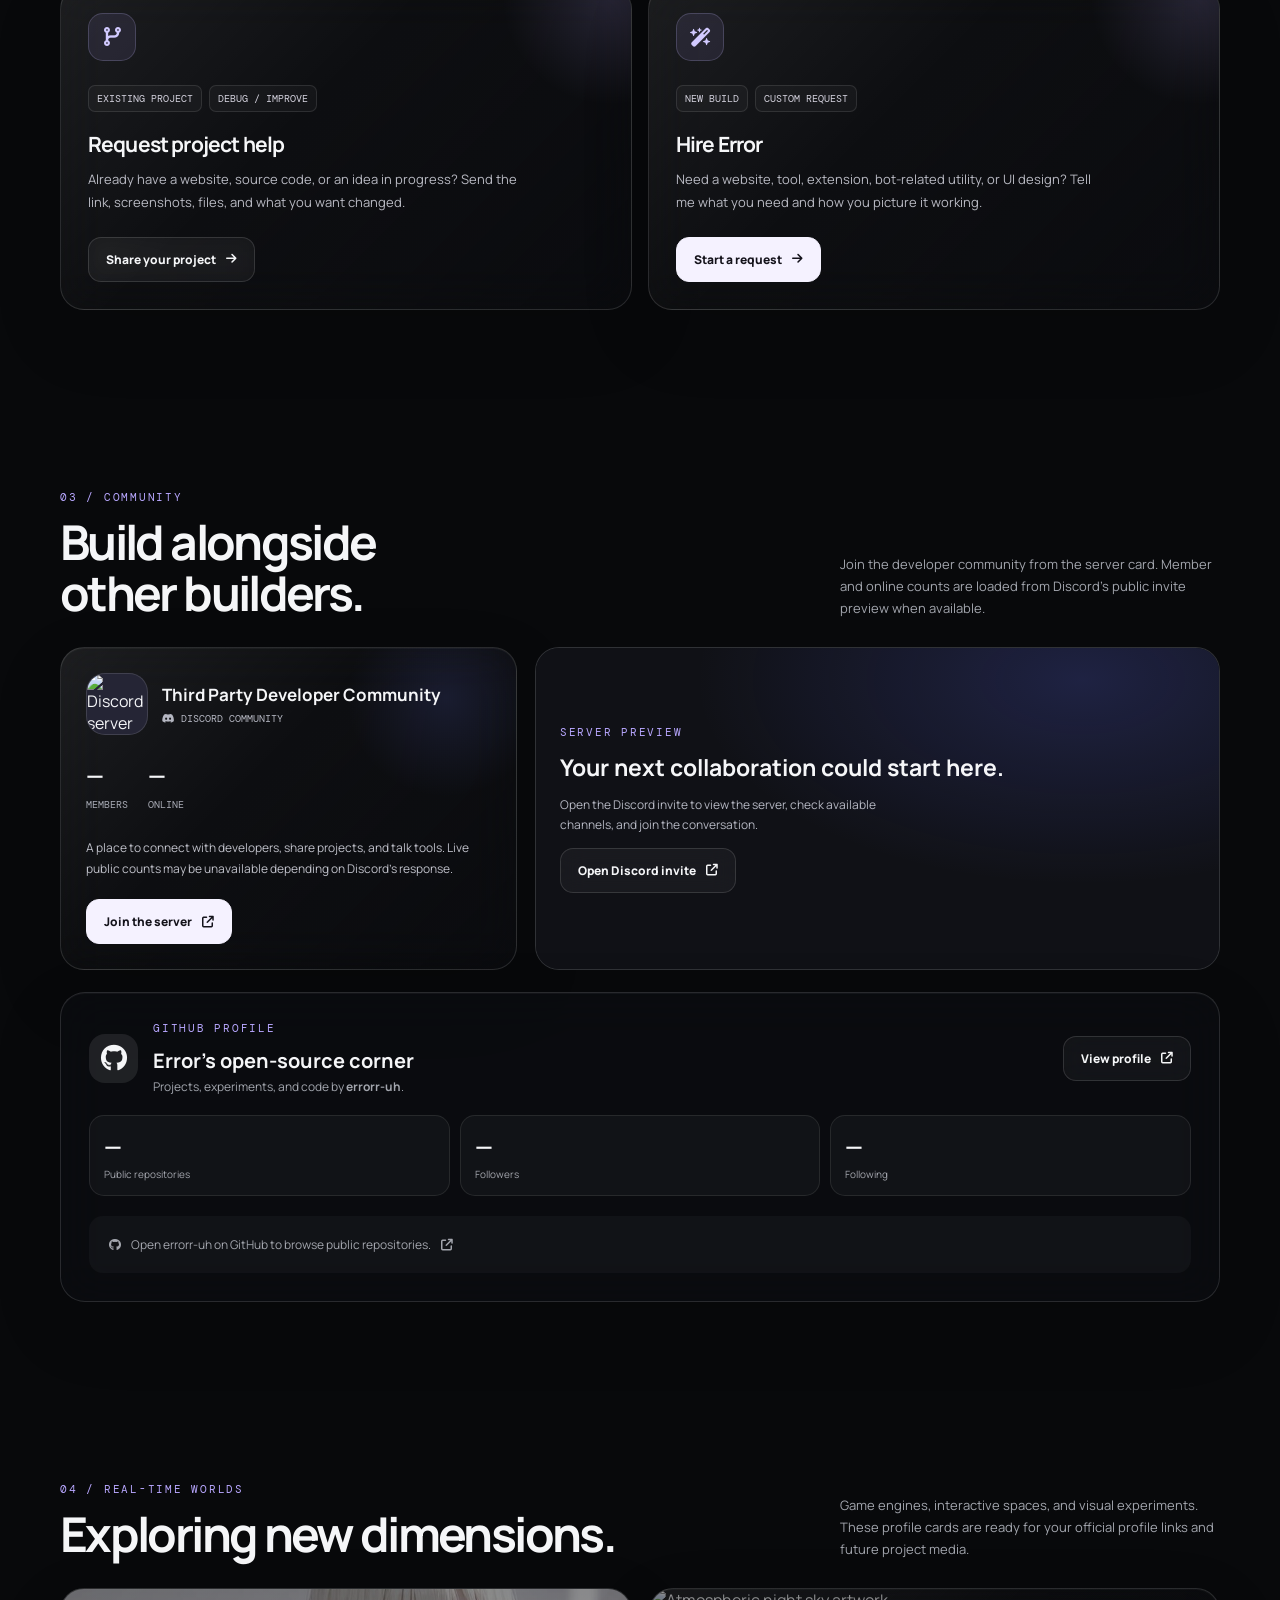
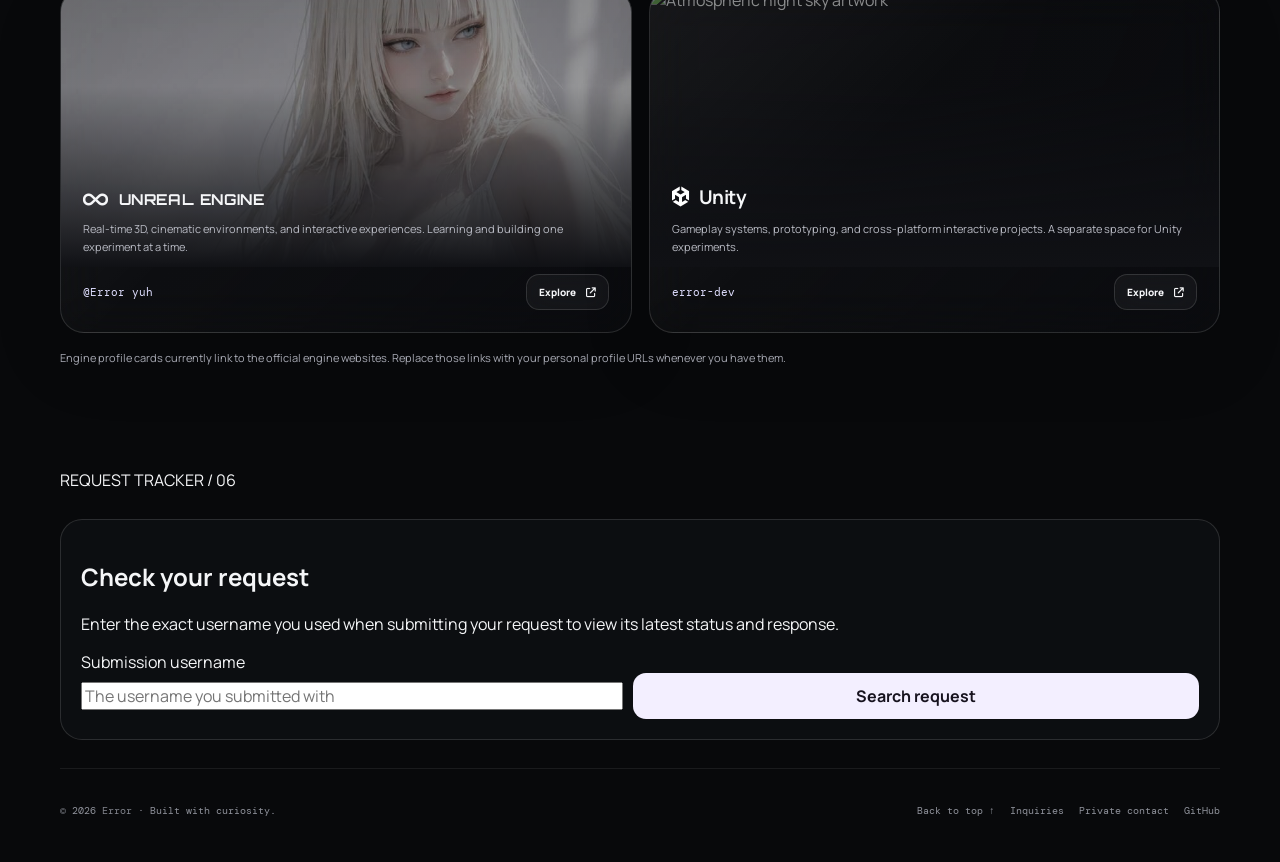
==== commit cbf514bb: "Add files via upload" ====
--- a/index.html
+++ b/index.html
@@ -104,6 +104,13 @@
 @media(max-width:640px){.firebase-dialog{padding:17px;border-radius:20px}.firebase-row{flex-direction:column;align-items:stretch}.firebase-row>*{width:100%}.lookup-panel{padding:15px}}
 
 </style>
+<style id="social-boxes-css">
+.social-boxes{display:flex;flex-direction:column;gap:12px}
+.social-box{display:flex;flex-direction:column;gap:6px;animation:fadeUp .25s both}
+.social-box>span{display:flex;align-items:center;gap:7px;font-size:11px;font-weight:800;color:#dedee5}
+.social-box input{width:100%;border:1px solid #ffffff1b;background:rgba(4,5,7,.52);border-radius:12px;padding:12px 13px;color:#f6f6fa;outline:none;font-size:12px;transition:border-color .2s}
+.social-box input:focus{border-color:#b8a7ff88}
+</style>
 </head>
 <body>
 <div class="grain"></div>
@@ -136,11 +143,9 @@
 <div class="field full" id="codeField"><label for="htmlCode">HTML code (optional)</label><textarea id="htmlCode" name="htmlCode" maxlength="18000" placeholder="Paste your HTML code here…" spellcheck="false"></textarea><small>Paste code directly. Never include passwords, API keys, or private tokens.</small></div>
 <div class="field full"><label for="cssCode">CSS code (optional)</label><textarea id="cssCode" name="cssCode" maxlength="12000" placeholder="Paste your CSS here…" spellcheck="false"></textarea></div>
 <div class="field full"><label for="jsCode">JavaScript code (optional)</label><textarea id="jsCode" name="jsCode" maxlength="12000" placeholder="Paste your JavaScript here…" spellcheck="false"></textarea></div>
-<div class="field full"><label for="otherCode">Other code / notes (optional)</label><textarea id="otherCode" name="otherCode" maxlength="10000" placeholder="Java, Python, JSON, config snippets, or anything else…" spellcheck="false"></textarea></div></div><small>HTML, CSS, JavaScript, Java, source files, ZIPs, and other relevant files. Large files should be shared with a cloud link.</small></div>
+<div class="field full"><label for="otherCode">Other code / notes (optional)</label><textarea id="otherCode" name="otherCode" maxlength="10000" placeholder="Java, Python, JSON, config snippets, or anything else…" spellcheck="false"></textarea></div><small class="project-note full" style="grid-column:1/-1;margin:0">HTML, CSS, JavaScript, Java, source files, ZIPs, and other relevant files. Large files should be shared with a cloud link.</small>
 <div class="field full"><span class="field-label">Social / contact links (optional)</span><div class="checks" id="socialChecks"><label class="check-chip"><input name="social" type="checkbox" value="Discord"/><span><i class="fa-brands fa-discord"></i> Discord</span></label><label class="check-chip"><input name="social" type="checkbox" value="GitHub"/><span><i class="fa-brands fa-github"></i> GitHub</span></label><label class="check-chip"><input name="social" type="checkbox" value="X"/><span><i class="fa-brands fa-x-twitter"></i> X</span></label><label class="check-chip"><input name="social" type="checkbox" value="Reddit"/><span><i class="fa-brands fa-reddit-alien"></i> Reddit</span></label><label class="check-chip"><input name="social" type="checkbox" value="MeWe"/><span><i class="fa-solid fa-people-group"></i> MeWe</span></label><label class="check-chip"><input name="social" type="checkbox" value="Steam"/><span><i class="fa-brands fa-steam"></i> Steam</span></label><label class="check-chip"><input name="social" type="checkbox" value="Other"/><span><i class="fa-solid fa-link"></i> Other</span></label></div></div>
-<div class="field full" id="socialLinksField"><label for="socialLinks">Paste selected social links</label><textarea id="socialLinks" name="socialLinks" placeholder="Discord: https://discord.com/users/...
-GitHub: https://github.com/...
-Only include the links you selected above." style="min-height:75px"></textarea></div>
+<div class="field full" id="socialLinksField" style="display:none"><label>Your social links</label><input type="hidden" id="socialLinks" name="socialLinks" value=""/><div class="social-boxes" id="socialBoxes"></div></div>
 <div class="field full"><span class="field-label">How can I contact you? Provide at least one *</span><div class="checks"><label class="check-chip"><input id="contactEmailChoice" type="checkbox" checked><span><i class="fa-regular fa-envelope"></i> Email</span></label><label class="check-chip"><input id="contactDiscordChoice" type="checkbox"><span><i class="fa-brands fa-discord"></i> Discord server</span></label></div></div>
 <div class="field" id="contactEmailField"><label for="contactEmail">Contact email *</label><input id="contactEmail" type="email" maxlength="180" placeholder="you@example.com"></div>
 <div class="field" id="contactDiscordField" style="display:none"><label for="contactDiscord">Discord server invite URL *</label><input id="contactDiscord" type="url" maxlength="300" placeholder="https://discord.gg/your-server"></div>
@@ -211,6 +216,14 @@
 form.addEventListener('submit',e=>{e.preventDefault();if(!valid())return;toast('Submitting your request…');});
 $('#copyRequest').addEventListener('click',async()=>{if(!valid())return;try{await navigator.clipboard.writeText(getDetails());toast('Request details copied.')}catch(e){const ta=document.createElement('textarea');ta.value=getDetails();document.body.appendChild(ta);ta.select();document.execCommand('copy');ta.remove();toast('Request details copied.')}});
 $('#downloadRequest').addEventListener('click',()=>{if(!valid())return;const blob=new Blob([getDetails()],{type:'text/plain;charset=utf-8'});const a=document.createElement('a');a.href=URL.createObjectURL(blob);a.download='error-project-request.txt';a.click();URL.revokeObjectURL(a.href);toast('Request details saved as a text file.')});
+
+// Per-service social link boxes: tick a service -> its own link box appears with an example.
+(()=>{const SOC={Discord:['fa-brands fa-discord','discord.gg/yourserver'],GitHub:['fa-brands fa-github','github.com/yourusername'],X:['fa-brands fa-x-twitter','x.com/yourusername'],Reddit:['fa-brands fa-reddit-alien','reddit.com/user/yourusername'],MeWe:['fa-solid fa-people-group','mewe.com/i/yourusername'],Steam:['fa-brands fa-steam','steamcommunity.com/id/yourusername'],Other:['fa-solid fa-link','https://your-link.com']};
+const wrap=document.getElementById('socialLinksField'),boxes=document.getElementById('socialBoxes'),hidden=document.getElementById('socialLinks'),f=document.getElementById('projectForm');if(!wrap||!boxes||!hidden||!f)return;
+function pack(){hidden.value=[...boxes.querySelectorAll('.social-box')].map(b=>{const v=b.querySelector('input').value.trim();return v?b.dataset.svc+': '+v:''}).filter(Boolean).join('\n')}
+function sync(){document.querySelectorAll('#socialChecks input[name="social"]').forEach(c=>{const n=c.value;let box=boxes.querySelector('[data-svc="'+n+'"]');if(c.checked&&!box){box=document.createElement('label');box.className='social-box';box.dataset.svc=n;const sp=document.createElement('span');sp.innerHTML='<i class="'+SOC[n][0]+'"></i> '+n+' link';const inp=document.createElement('input');inp.type='text';inp.maxLength=300;inp.autocomplete='off';inp.placeholder=SOC[n][1];inp.addEventListener('input',pack);box.append(sp,inp);boxes.appendChild(box)}else if(!c.checked&&box){box.remove()}});wrap.style.display=boxes.children.length?'flex':'none';pack()}
+document.querySelectorAll('#socialChecks input[name="social"]').forEach(c=>c.addEventListener('change',sync));
+f.addEventListener('reset',()=>setTimeout(()=>{boxes.innerHTML='';sync()},0));sync()})();
 
 // Auto-rotating hero showcase. Pauses while hovered/focused and respects reduced-motion settings.
 (()=>{const box=document.getElementById('showcaseWidget');if(!box)return;const slides=[
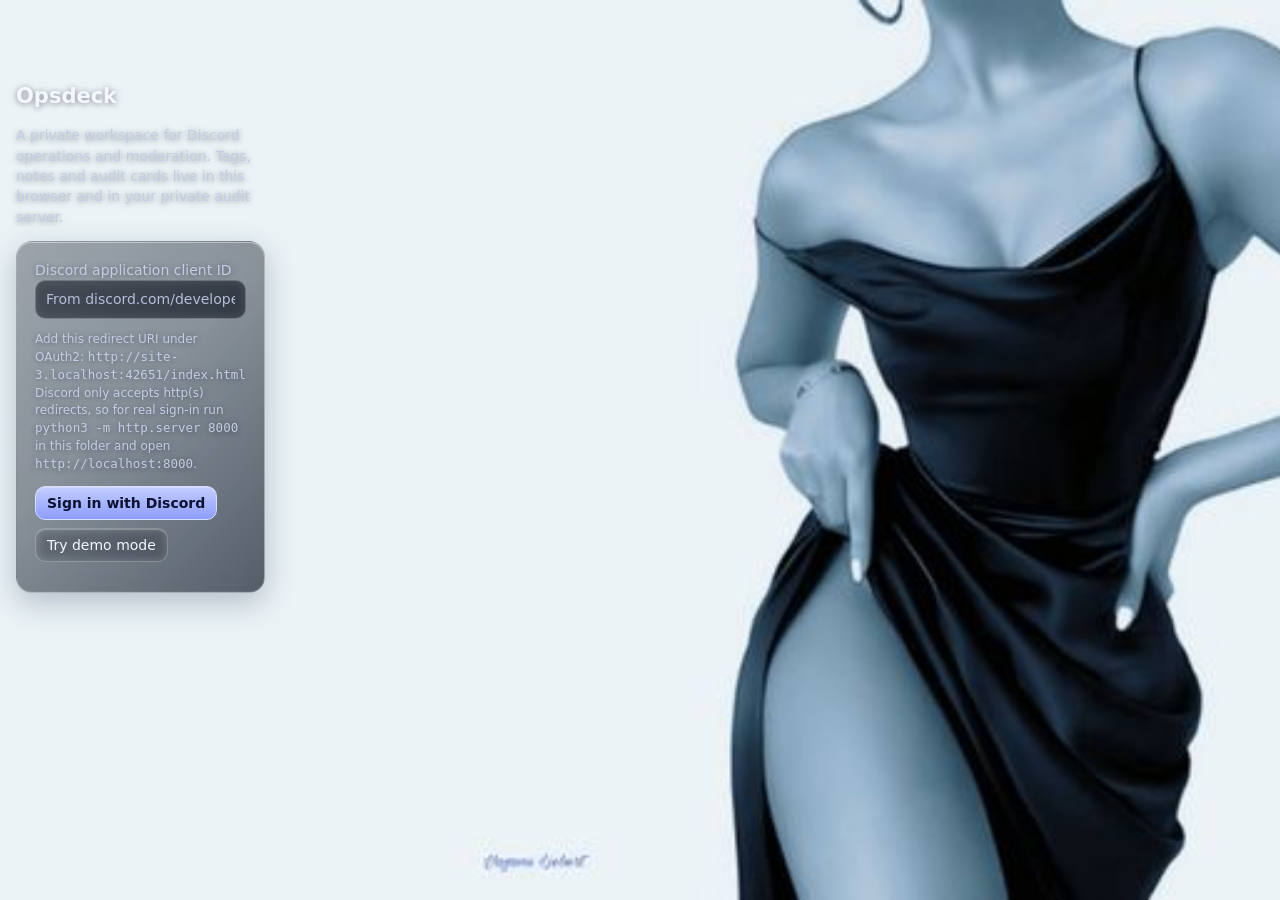
==== commit b7b51964: "Add files via upload" ====
--- a/index.html
+++ b/index.html
@@ -1,282 +1,17 @@
-<!DOCTYPE html>
-
-<html lang="en">
-<head>
-<meta charset="utf-8"/><meta content="width=device-width,initial-scale=1,viewport-fit=cover,interactive-widget=resizes-content" name="viewport"/>
-<meta content="#08090b" name="theme-color"/><meta content="Error — developer, builder, and digital creator. Explore projects or submit a project request." name="description"/>
-<title>Error — Developer Portfolio</title>
-<link href="https://fonts.googleapis.com" rel="preconnect"/><link crossorigin="" href="https://fonts.gstatic.com" rel="preconnect"/>
-<link href="https://fonts.googleapis.com/css2?family=DM+Mono:wght@400;500&amp;family=Manrope:wght@400;500;600;700;800&amp;family=Orbitron:wght@500;600;700&amp;display=swap" rel="stylesheet"/>
-<link href="https://cdnjs.cloudflare.com/ajax/libs/font-awesome/6.5.2/css/all.min.css" rel="stylesheet"/>
-<style>
-:root{--bg:#08090b;--panel:rgba(16,18,21,.68);--line:rgba(255,255,255,.13);--muted:#a3a6ae;--text:#f5f6f8;--accent:#b8a7ff;--cyan:#8be9f2;--radius:24px;--max:1160px}*{box-sizing:border-box}html{scroll-behavior:smooth;scroll-padding-top:86px}body{margin:0;background:var(--bg);color:var(--text);font-family:Manrope,system-ui,sans-serif;overflow-x:hidden}body:before{content:"";position:fixed;inset:0;background-image:linear-gradient(90deg,rgba(4,5,7,.78),rgba(4,5,7,.54) 50%,rgba(4,5,7,.77)),url('[data-uri]');background-size:cover;background-position:center;background-repeat:no-repeat;z-index:-3;transform:scale(1.02)}body:after{content:"";position:fixed;inset:0;z-index:-2;pointer-events:none;background:radial-gradient(ellipse at 50% 15%,transparent 0,rgba(0,0,0,.12) 55%,rgba(0,0,0,.65) 100%)}a{color:inherit;text-decoration:none}button,input,textarea,select{font:inherit}button,a{ -webkit-tap-highlight-color:transparent}button{color:inherit}.grain{position:fixed;inset:0;pointer-events:none;z-index:30;opacity:.06;background-image:url("data:image/svg+xml,%3Csvg viewBox='0 0 180 180' xmlns='http://www.w3.org/2000/svg'%3E%3Cfilter id='n'%3E%3CfeTurbulence type='fractalNoise' baseFrequency='.85' numOctaves='3' stitchTiles='stitch'/%3E%3C/filter%3E%3Crect width='100%25' height='100%25' filter='url(%23n)' opacity='.25'/%3E%3C/svg%3E")}.topbar{position:fixed;top:0;left:0;right:0;z-index:50;padding:14px 20px;transition:.3s}.topbar-inner{max-width:var(--max);margin:auto;display:flex;align-items:center;justify-content:space-between;gap:16px;padding:10px 13px 10px 18px;border:1px solid rgba(255,255,255,.14);border-radius:18px;background:rgba(8,9,11,.56);backdrop-filter:blur(24px) saturate(145%);box-shadow:0 10px 45px #0003}.brand{font-family:Orbitron,sans-serif;font-weight:700;letter-spacing:.12em;font-size:14px;display:flex;align-items:center;gap:10px}.brand-mark{width:29px;height:29px;display:grid;place-items:center;border-radius:9px;background:linear-gradient(140deg,#ded8ff,#7765c9);color:#101014;font-size:13px}.nav{display:flex;align-items:center;gap:5px}.nav a{font-size:12px;color:#d3d4d9;padding:10px 12px;border-radius:10px;transition:.2s}.nav a:hover{background:#ffffff12;color:white}.nav .nav-cta{background:#f4f2ff;color:#17151f;font-weight:800;padding-inline:15px}.menu-btn{display:none;border:1px solid var(--line);background:#ffffff0c;border-radius:11px;padding:10px 12px}.page{width:min(var(--max),calc(100% - 40px));margin:auto}.hero{min-height:100svh;display:grid;grid-template-columns:1.08fr .92fr;align-items:center;gap:24px;position:relative;padding:118px 0 70px;isolation:isolate}.hero-copy{position:relative;z-index:4;max-width:640px;animation:fadeUp 1s .1s both}.eyebrow{display:inline-flex;align-items:center;gap:9px;border:1px solid #ffffff22;border-radius:99px;background:#ffffff0a;padding:8px 12px;font:11px 'DM Mono',monospace;letter-spacing:.08em;color:#d8d5e5;text-transform:uppercase}.pulse{width:7px;height:7px;background:#8ff0c2;border-radius:50%;box-shadow:0 0 12px #8ff0c2}.hero h1{font-size:clamp(48px,7.4vw,94px);line-height:.98;letter-spacing:-.075em;margin:24px 0 18px;font-weight:800}.hero h1 span{display:block;background:linear-gradient(100deg,#fff 0%,#d5d1e9 42%,#a8a2ff 76%,#91e7ed);-webkit-background-clip:text;background-clip:text;color:transparent}.hero p{max-width:510px;color:#c2c3cb;line-height:1.8;font-size:15px;margin:0 0 27px}.hero-actions{display:flex;gap:11px;flex-wrap:wrap}.btn{display:inline-flex;align-items:center;justify-content:center;gap:10px;padding:13px 17px;border-radius:13px;border:1px solid var(--line);font-size:12px;font-weight:800;transition:transform .22s,border-color .22s,background .22s;cursor:pointer}.btn:hover{transform:translateY(-2px);border-color:#ffffff55}.btn-primary{background:#f5f2ff;color:#14131b;border-color:#f5f2ff}.btn-ghost{background:#ffffff0a;backdrop-filter:blur(12px)}.mini-socials{display:flex;gap:9px;margin-top:26px}.icon-link{width:41px;height:41px;display:grid;place-items:center;border:1px solid #ffffff20;background:#ffffff0b;border-radius:13px;color:#e4e2ed;transition:.2s;backdrop-filter:blur(10px)}.icon-link:hover{transform:translateY(-3px);background:#ffffff18;color:white}.hero-visual{height:min(72vh,680px);min-height:420px;position:relative;display:flex;align-items:flex-end;justify-content:center;z-index:2}.hero-visual:before{content:"";position:absolute;bottom:6%;width:85%;height:45%;background:radial-gradient(ellipse,#a7a1ff21,transparent 68%);filter:blur(15px)}.girl{position:relative;z-index:3;height:100%;width:100%;object-fit:contain;object-position:center bottom;filter:drop-shadow(0 18px 55px #0009);transform:translateY(110%);animation:girlRise 1.65s cubic-bezier(.16,.8,.2,1) .25s forwards;mask-image:linear-gradient(to bottom,#000 0%,#000 82%,transparent 100%)}.visual-label{position:absolute;z-index:5;right:2%;bottom:11%;padding:12px 15px;border:1px solid #ffffff25;background:#090a0db8;backdrop-filter:blur(18px);border-radius:15px;box-shadow:0 12px 40px #0005;font:11px 'DM Mono',monospace;color:#d4d2e1}.visual-label b{display:block;color:white;font:700 13px Manrope,sans-serif;margin-bottom:5px}.orb{position:absolute;width:95px;height:95px;border:1px solid #ffffff25;border-radius:50%;right:5%;top:18%;background:radial-gradient(circle at 30% 25%,#ffffff26,#8c88b010 45%,#0005 75%);box-shadow:inset -8px -12px 25px #0005,0 0 45px #aaa2ff0c;animation:float 7s ease-in-out infinite}.orb.two{width:42px;height:42px;left:8%;top:43%;animation-delay:-2s}.scroll-cue{position:absolute;bottom:24px;left:0;display:flex;align-items:center;gap:10px;color:#a5a5ad;font:10px 'DM Mono',monospace;letter-spacing:.1em;text-transform:uppercase}.scroll-cue span{width:38px;height:1px;background:#aaa}.section{padding:90px 0;position:relative}.section-head{display:flex;align-items:flex-end;justify-content:space-between;gap:25px;margin-bottom:28px}.kicker{font:11px 'DM Mono',monospace;letter-spacing:.16em;text-transform:uppercase;color:var(--accent);margin-bottom:12px}.section h2{font-size:clamp(29px,4vw,48px);letter-spacing:-.055em;line-height:1.08;margin:0}.section-head p{max-width:380px;color:var(--muted);font-size:13px;line-height:1.7;margin:0}.glass{border:1px solid var(--line);background:linear-gradient(135deg,rgba(255,255,255,.085),rgba(255,255,255,.025) 42%,rgba(12,13,17,.64));backdrop-filter:blur(24px) saturate(130%);box-shadow:inset 0 1px 0 #ffffff0a,0 25px 70px #0002;border-radius:var(--radius)}.request-grid{display:grid;grid-template-columns:repeat(2,minmax(0,1fr));gap:16px}.request-card{padding:27px;min-height:255px;position:relative;overflow:hidden;display:flex;flex-direction:column;align-items:flex-start;transition:.25s}.request-card:before{content:"";position:absolute;width:220px;height:220px;right:-90px;top:-100px;border-radius:50%;background:radial-gradient(circle,#b8a7ff26,transparent 70%);pointer-events:none}.request-card:hover{transform:translateY(-4px);border-color:#c9c1ff5c}.request-icon{width:48px;height:48px;border-radius:15px;display:grid;place-items:center;background:#b8a7ff19;border:1px solid #c3b9ff35;color:#d2caff;font-size:19px;margin-bottom:24px}.request-card h3{font-size:21px;margin:0 0 10px;letter-spacing:-.04em}.request-card p{font-size:13px;line-height:1.75;color:#b9bac3;max-width:430px;margin:0 0 23px}.request-card .btn{margin-top:auto}.tag-row{display:flex;gap:7px;flex-wrap:wrap;margin-bottom:18px}.tag{font:10px 'DM Mono',monospace;color:#d4d2de;border:1px solid #ffffff1b;background:#ffffff08;padding:6px 8px;border-radius:7px}.form-panel{margin-top:18px;padding:clamp(18px,3vw,30px);display:none;animation:fadeUp .4s both}.form-panel.active{display:block}.form-top{display:flex;justify-content:space-between;align-items:flex-start;gap:15px;margin-bottom:25px}.form-top h3{font-size:23px;margin:0 0 7px;letter-spacing:-.04em}.form-top p{font-size:12px;color:var(--muted);margin:0;line-height:1.6}.close-btn{border:1px solid var(--line);background:#ffffff08;border-radius:10px;width:38px;height:38px;cursor:pointer;flex-shrink:0}.form-grid{display:grid;grid-template-columns:repeat(2,minmax(0,1fr));gap:16px}.field{display:flex;flex-direction:column;gap:8px;min-width:0}.field.full{grid-column:1/-1}.field label,.field-label{font-size:11px;color:#dedee5;font-weight:800;letter-spacing:.02em}.field small{color:#858894;font-size:10px;line-height:1.5}.field input:not([type=checkbox]):not([type=radio]),.field select,.field textarea{width:100%;border:1px solid #ffffff1b;background:rgba(4,5,7,.52);border-radius:12px;padding:12px 13px;color:#f6f6fa;outline:none;min-width:0;font-size:12px;transition:border-color .2s}.field textarea{min-height:115px;resize:vertical;line-height:1.6}.field input:focus,.field select:focus,.field textarea:focus{border-color:#b8a7ff88}.field select option{background:#111;color:white}.checks{display:flex;flex-wrap:wrap;gap:8px}.check-chip{position:relative}.check-chip input{position:absolute;opacity:0;pointer-events:none}.check-chip span{display:inline-flex;align-items:center;gap:7px;padding:10px 11px;border:1px solid #ffffff20;border-radius:10px;background:#ffffff06;color:#bfc0c9;font-size:11px;cursor:pointer;transition:.2s}.check-chip input:checked+span{border-color:#b8a7ff9c;background:#b8a7ff17;color:#fff}.check-chip input:focus-visible+span{outline:2px solid #b8a7ff}.upload{border:1px dashed #ffffff36;border-radius:13px;padding:15px;background:#ffffff04}.upload input{width:100%;font-size:11px;color:#bfc0c9}.file-list{font:10px 'DM Mono',monospace;color:#a7e6d0;line-height:1.8;overflow-wrap:anywhere}.form-actions{display:flex;flex-wrap:wrap;gap:10px;margin-top:22px}.notice{margin-top:15px;padding:12px 14px;border-radius:11px;background:#9de6c30d;border:1px solid #9de6c32a;color:#b9ebd5;font-size:11px;line-height:1.7;display:none}.notice.show{display:block}.project-note{font-size:11px;color:#a8aab4;line-height:1.7;margin-top:16px}.discord-wrap{display:grid;grid-template-columns:.8fr 1.2fr;gap:18px}.discord-card{padding:25px;position:relative;overflow:hidden}.discord-card:after{content:"";position:absolute;right:-30px;top:-50px;width:200px;height:200px;border-radius:50%;background:radial-gradient(circle,#6975ed24,transparent 70%)}.server-identity{display:flex;gap:14px;align-items:center;position:relative;z-index:1}.server-avatar{width:62px;height:62px;border-radius:19px;object-fit:cover;background:#252535;border:1px solid #ffffff20}.server-identity h3{font-size:17px;margin:0 0 6px}.server-identity p{font:10px 'DM Mono',monospace;color:#b5b7c2;margin:0}.server-stats{display:flex;gap:20px;margin:24px 0;position:relative;z-index:1}.stat strong{display:block;font-size:23px;letter-spacing:-.05em}.stat span{font:10px 'DM Mono',monospace;color:#a8abb5;text-transform:uppercase}.server-description{font-size:12px;color:#bfc0c9;line-height:1.75;margin:0 0 20px}.server-embed{min-height:245px;overflow:hidden;border-radius:var(--radius);border:1px solid var(--line);background:#111318;position:relative}.server-embed iframe{width:100%;height:100%;min-height:245px;border:0;display:block}.embed-fallback{padding:24px;height:100%;min-height:245px;display:flex;flex-direction:column;justify-content:center;align-items:flex-start;background:radial-gradient(ellipse at 80% 10%,#5865f233,transparent 50%),#101116}.embed-fallback p{font-size:12px;line-height:1.7;color:#b5b7c2;max-width:360px}.engine-grid{display:grid;grid-template-columns:repeat(2,minmax(0,1fr));gap:17px}.engine-card{position:relative;overflow:hidden;min-height:345px;padding:0;display:flex;flex-direction:column;transition:.3s}.engine-card:hover{transform:translateY(-4px);border-color:#ffffff35}.engine-art{position:absolute;inset:0 0 65px;overflow:hidden}.engine-art img{width:100%;height:100%;object-fit:cover;opacity:.68;filter:saturate(.72);transition:transform .7s,opacity .5s}.engine-card:hover .engine-art img{transform:scale(1.05);opacity:.82}.engine-art:after{content:"";position:absolute;inset:0;background:linear-gradient(180deg,rgba(4,5,8,.22),rgba(4,5,8,.15) 35%,#101115 100%)}.engine-content{position:relative;z-index:1;margin-top:auto;padding:22px}.engine-title{display:flex;align-items:center;gap:10px;font-family:Orbitron,sans-serif;font-weight:700;font-size:15px;letter-spacing:.04em}.engine-title i{font-size:20px}.engine-content p{font-size:11px;line-height:1.7;color:#b9bbc4;margin:10px 0 17px}.engine-bottom{display:flex;align-items:center;justify-content:space-between;gap:10px}.engine-handle{font:11px 'DM Mono',monospace;color:#e0dfff}.engine-bottom .btn{padding:10px 12px;font-size:10px}.engine-card.unity .engine-title{font-family:Manrope,sans-serif;letter-spacing:-.03em;font-size:19px}.engine-card.unity .engine-title i{color:#fff}.footer{padding:35px 0 45px;border-top:1px solid #ffffff13;display:flex;justify-content:space-between;align-items:center;gap:18px;color:#8f929b;font:10px 'DM Mono',monospace}.footer-links{display:flex;gap:15px;flex-wrap:wrap}.footer a:hover{color:white}.toast{position:fixed;z-index:100;bottom:22px;left:50%;transform:translate(-50%,20px);opacity:0;pointer-events:none;background:#17191f;border:1px solid #ffffff25;box-shadow:0 15px 45px #0008;border-radius:12px;padding:12px 16px;font-size:12px;transition:.25s;max-width:calc(100% - 30px)}.toast.show{opacity:1;transform:translate(-50%,0)}.reveal{opacity:0;transform:translateY(24px);transition:opacity .7s ease,transform .7s ease}.reveal.visible{opacity:1;transform:translateY(0)}@keyframes girlRise{to{transform:translateY(0)}}@keyframes fadeUp{from{opacity:0;transform:translateY(20px)}to{opacity:1;transform:translateY(0)}}@keyframes float{0%,100%{transform:translateY(0)}50%{transform:translateY(-16px)}}
-@media(min-width:1400px){.hero{min-height:940px}.girl{max-height:780px}}@media(max-width:800px){.topbar{padding:10px}.topbar-inner{padding:9px 10px 9px 13px}.menu-btn{display:block}.nav{display:none;position:absolute;top:calc(100% + 6px);left:10px;right:10px;flex-direction:column;align-items:stretch;padding:9px;border:1px solid var(--line);border-radius:16px;background:rgba(8,9,11,.94);backdrop-filter:blur(24px)}.nav.open{display:flex}.nav a{padding:12px}.page{width:min(100% - 28px,var(--max))}.hero{grid-template-columns:1fr;gap:0;padding-top:112px;padding-bottom:78px;min-height:100svh}.hero-copy{max-width:620px}.hero h1{font-size:clamp(51px,12vw,82px);margin-top:20px}.hero p{max-width:520px;font-size:13px}.hero-visual{position:absolute;right:-8%;bottom:0;height:56%;width:60%;min-height:0;opacity:.54;z-index:1;pointer-events:none}.girl{object-position:center bottom;mask-image:linear-gradient(to bottom,#000 0%,#000 76%,transparent 100%)}.hero-copy{padding-bottom:75px}.visual-label{display:none}.orb{right:6%;top:25%;width:55px;height:55px}.orb.two{width:30px;height:30px}.scroll-cue{bottom:22px}.section{padding:68px 0}.section-head{display:block}.section-head p{margin-top:13px}.request-grid,.engine-grid{grid-template-columns:1fr}.request-card{min-height:230px}.discord-wrap{grid-template-columns:1fr}.server-embed{min-height:220px}.form-grid{grid-template-columns:1fr}.field.full{grid-column:auto}.engine-card{min-height:330px}.footer{flex-direction:column;align-items:flex-start}}@media(max-width:440px){.brand{font-size:12px}.hero h1{font-size:52px}.hero-visual{right:-21%;width:78%;height:49%;opacity:.4}.hero-copy{padding-bottom:90px}.hero p{max-width:92%}.hero-actions .btn{font-size:11px;padding:12px}.mini-socials{margin-top:20px}.section h2{font-size:34px}.request-card{padding:22px}.form-panel{padding:16px}.form-top h3{font-size:19px}.checks{gap:6px}.check-chip span{padding:9px;font-size:10px}.server-stats{gap:14px}.stat strong{font-size:21px}.engine-card{min-height:305px}}@media(prefers-reduced-motion:reduce){*,*:before,*:after{scroll-behavior:auto!important;animation-duration:.01ms!important;animation-iteration-count:1!important;transition-duration:.01ms!important}.girl{transform:none}}
-
-/* Rotating showcase widget: desktop floats beside the hero; mobile becomes a full-width card below it. */
-.showcase-widget{position:absolute;z-index:5;right:clamp(0px,2vw,28px);bottom:7%;width:min(360px,39vw);border:1px solid rgba(255,255,255,.2);border-radius:22px;overflow:hidden;background:rgba(15,16,21,.58);backdrop-filter:blur(22px) saturate(145%);-webkit-backdrop-filter:blur(22px) saturate(145%);box-shadow:0 24px 70px rgba(0,0,0,.45),inset 0 1px rgba(255,255,255,.12);transform:translateZ(0)}
-.showcase-media{height:154px;position:relative;overflow:hidden;background:radial-gradient(circle at 70% 20%,rgba(160,145,255,.36),transparent 45%),linear-gradient(135deg,#1d202b,#08090b)}
-.showcase-media:before{content:"";position:absolute;inset:0;background:linear-gradient(0deg,rgba(5,6,9,.82),transparent 72%);z-index:1}
-.showcase-art{position:absolute;inset:0;display:flex;align-items:center;justify-content:center;font-size:64px;color:rgba(255,255,255,.88);transition:opacity .3s,transform .6s; background:radial-gradient(circle at 50% 40%,rgba(184,167,255,.22),transparent 42%)}
-.showcase-art i{filter:drop-shadow(0 8px 24px rgba(0,0,0,.4))}
-.showcase-content{padding:15px 16px 14px}.showcase-kicker{font-size:9px;letter-spacing:.19em;color:#c9c4e7;text-transform:uppercase;margin-bottom:7px}.showcase-title{font-size:19px;font-weight:800;letter-spacing:-.04em;margin:0 0 5px}.showcase-desc{font-size:11px;line-height:1.6;color:#c0c1ca;margin:0;min-height:34px}.showcase-foot{display:flex;align-items:center;justify-content:space-between;gap:12px;margin-top:13px}.showcase-handle{font-size:10px;color:#ddd}.showcase-controls{display:flex;align-items:center;gap:7px}.showcase-arrow{width:29px;height:29px;border-radius:50%;border:1px solid rgba(255,255,255,.22);background:rgba(255,255,255,.07);color:white;cursor:pointer}.showcase-dots{display:flex;gap:4px;align-items:center}.showcase-dot{border:0;padding:0;width:5px;height:5px;border-radius:8px;background:rgba(255,255,255,.32);cursor:pointer}.showcase-dot.active{width:17px;background:#d4ccff}.showcase-widget.slide-out .showcase-art{opacity:.2;transform:translateX(-14px) scale(.97)}
-@media(max-width:760px){.hero{display:flex;flex-direction:column;align-items:stretch;gap:24px}.hero-copy{order:1}.hero-visual{position:relative!important;inset:auto!important;width:100%;height:clamp(250px,70vw,390px);order:0;margin:0 auto 2px;overflow:hidden}.hero-visual .girl{height:100%;width:auto;max-width:100%;right:50%;transform:translateX(50%);object-fit:contain;object-position:center bottom}.hero-visual .orb,.hero-visual .orb.two{opacity:.35}.showcase-widget{position:relative;right:auto;bottom:auto;width:100%;max-width:none;order:2;margin:0 0 28px}.showcase-media{height:175px}.scroll-cue{display:none}}
-@media(prefers-reduced-motion:reduce){.showcase-art,.showcase-widget{transition:none!important}}
-
-
-/* v3 layout fix: remove the portrait card from the hero. The rotating showcase is the only hero-side widget. */
-@media (min-width: 761px){.hero{grid-template-columns:minmax(0,1fr) minmax(300px,.78fr);align-items:center}.hero-copy{grid-column:1;max-width:650px}.showcase-widget{right:0;bottom:12%;width:min(390px,36vw)}}
-@media (max-width:760px){.hero{display:flex;flex-direction:column;align-items:stretch;gap:26px;padding-top:112px;padding-bottom:58px;min-height:auto}.hero-copy{width:100%;max-width:none;padding-bottom:0}.hero h1{font-size:clamp(43px,11vw,66px);overflow-wrap:normal}.showcase-widget{position:relative;right:auto;bottom:auto;width:100%;max-width:none;order:2;margin:0 0 8px}.showcase-media{height:190px}.scroll-cue{display:none}}
-
-/* Profile identity + liquid-glass contact menu */
-.brand.profile-trigger{appearance:none;border:0;background:transparent;color:inherit;font:inherit;display:flex;align-items:center;gap:11px;cursor:pointer;padding:0 8px 0 0;border-radius:14px}
-.brand-avatar{width:36px;height:36px;border-radius:11px;object-fit:cover;object-position:42% 32%;border:1px solid rgba(255,255,255,.25);box-shadow:0 0 22px rgba(184,167,255,.17)}
-.brand-name{font-family:Orbitron,Manrope,sans-serif;font-size:13px;font-weight:700;letter-spacing:.12em;text-transform:none}
-.brand-slash{color:#a8a0e9;font-weight:800}
-.glitch{position:relative;text-shadow:0 0 12px rgba(184,167,255,.12)}
-.glitch:hover{animation:glitchPulse .28s steps(2,end) 1}
-@keyframes glitchPulse{0%{text-shadow:2px 0 #b8a7ff,-2px 0 #8be9f2}50%{text-shadow:-2px 0 #b8a7ff,2px 0 #8be9f2;transform:translateX(1px)}100%{text-shadow:0 0 12px rgba(184,167,255,.12);transform:none}}
-.profile-popover{position:fixed;z-index:1000;top:82px;left:max(14px,calc((100vw - var(--max))/2));width:min(380px,calc(100vw - 28px));padding:15px;border-radius:23px;background:rgba(12,13,18,.82);backdrop-filter:blur(28px) saturate(150%);-webkit-backdrop-filter:blur(28px) saturate(150%);box-shadow:0 24px 80px rgba(0,0,0,.58),inset 0 1px rgba(255,255,255,.13);border:1px solid rgba(255,255,255,.16)}
-.profile-popover[hidden]{display:none!important}.profile-popover-head{display:flex;align-items:center;gap:12px;padding:2px 2px 14px;border-bottom:1px solid rgba(255,255,255,.1)}.profile-popover-head>img{width:49px;height:49px;object-fit:cover;object-position:42% 32%;border-radius:15px}.profile-popover-head>div{display:flex;flex:1;min-width:0;flex-direction:column;gap:5px}.profile-popover-head strong{font-family:Orbitron,sans-serif;font-size:14px;letter-spacing:.1em}.profile-popover-head span{font-size:10px;color:var(--muted)}.profile-actions{display:flex;flex-direction:column;gap:7px;padding-top:12px}.profile-action{display:flex;align-items:center;gap:11px;padding:11px;border:1px solid rgba(255,255,255,.08);border-radius:15px;background:rgba(255,255,255,.035);color:var(--text);text-decoration:none;transition:background .2s,border-color .2s,transform .2s}.profile-action:hover{background:rgba(184,167,255,.1);border-color:rgba(184,167,255,.32);transform:translateY(-1px)}.profile-action-icon{display:grid;place-items:center;flex:0 0 36px;width:36px;height:36px;border-radius:12px;background:rgba(255,255,255,.08);font-size:17px}.profile-action-icon.gmail{background:rgba(234,67,53,.13);color:#ff8178}.profile-action>span:nth-child(2){display:flex;flex:1;min-width:0;flex-direction:column;gap:4px}.profile-action strong{font-size:12px;font-weight:800}.profile-action small{font-size:10px;color:#b4b5bf;overflow-wrap:anywhere}.action-arrow{font-size:10px;color:#9295a0}.close-btn{border:1px solid rgba(255,255,255,.12);background:rgba(255,255,255,.06);color:#fff;border-radius:10px;width:31px;height:31px;cursor:pointer}
-.github-community{margin-top:22px;padding:clamp(18px,3vw,28px);border-radius:25px;background:rgba(12,14,18,.62);backdrop-filter:blur(24px);border:1px solid var(--line)}.github-community-head{display:flex;align-items:center;gap:15px}.github-mark{width:49px;height:49px;display:grid;place-items:center;border-radius:16px;background:rgba(255,255,255,.09);font-size:27px}.github-community-head>div:nth-child(2){flex:1;min-width:0}.github-community-head h3{font-size:20px;margin:4px 0}.github-community-head p{font-size:12px;color:var(--muted);margin:0}.github-community-head .btn{white-space:nowrap}.github-stats{display:grid;grid-template-columns:repeat(3,minmax(0,1fr));gap:10px;margin:20px 0}.github-stat{padding:14px;border:1px solid rgba(255,255,255,.09);border-radius:15px;background:rgba(255,255,255,.035);display:flex;flex-direction:column;gap:5px}.github-stat strong{font-size:23px}.github-stat span{font-size:10px;color:var(--muted)}.github-repos{display:grid;grid-template-columns:repeat(2,minmax(0,1fr));gap:10px}.github-repo{min-width:0;padding:14px;border-radius:15px;border:1px solid rgba(255,255,255,.09);background:rgba(255,255,255,.025);text-decoration:none;color:var(--text);display:flex;flex-direction:column;gap:8px}.github-repo strong{font-size:12px;overflow-wrap:anywhere}.github-repo p{font-size:11px;color:var(--muted);line-height:1.55;margin:0;overflow-wrap:anywhere}.github-repo-foot{display:flex;gap:12px;font-size:10px;color:#c7c8d0;margin-top:auto}.github-repo-placeholder{grid-column:1/-1;padding:20px;border-radius:14px;background:rgba(255,255,255,.03);color:var(--muted);display:flex;align-items:center;gap:10px;font-size:12px}
-@media(max-width:600px){.brand-avatar{width:42px;height:42px;border-radius:13px}.brand-name{font-size:14px}.profile-popover{top:82px;left:10px;width:calc(100vw - 20px)}.github-community-head{align-items:flex-start;flex-wrap:wrap}.github-community-head>div:nth-child(2){min-width:calc(100% - 75px)}.github-community-head .btn{width:100%;justify-content:center}.github-repos{grid-template-columns:1fr}.github-stat{padding:12px 9px}.github-stat strong{font-size:20px}}
-
-
-/* v5: real mobile-first layout and performance corrections */
-html{width:100%;max-width:100%;overflow-x:clip;-webkit-text-size-adjust:100%;text-size-adjust:100%;}
-body{width:100%;max-width:100%;min-width:0;overflow-x:clip;}
-img,svg,video,canvas,iframe{max-width:100%;}
-.page{width:min(1160px,calc(100% - 40px));margin-left:auto;margin-right:auto;}
-.topbar{width:100%;}
-.topbar-inner{max-width:1160px;width:calc(100% - 40px);margin-inline:auto;}
-.hero{min-width:0;}
-.hero-copy,.hero-visual,.showcase-widget,.section,.glass{min-width:0;}
-@media(max-width:760px){
-  html,body{width:100%;min-width:0;overflow-x:hidden;}
-  .page{width:calc(100% - 32px)!important;max-width:100%;}
-  .topbar{padding:8px 10px!important;}
-  .topbar-inner{width:100%!important;max-width:none;padding:9px 10px!important;}
-  .hero{display:flex!important;flex-direction:column!important;align-items:stretch!important;gap:20px!important;padding-top:104px!important;padding-bottom:42px!important;min-height:0!important;width:calc(100% - 32px)!important;}
-  /* The portrait was mistakenly rendered above the hero text on phones. Keep the cinematic page background only. */
-  .hero-visual{display:none!important;}
-  .hero-copy{order:0!important;width:100%!important;max-width:none!important;padding:0!important;position:relative;z-index:2;}
-  .hero h1{font-size:clamp(39px,10.5vw,58px)!important;line-height:.99!important;letter-spacing:-.065em!important;overflow-wrap:break-word;}
-  .hero p{font-size:14px!important;line-height:1.7!important;max-width:100%!important;}
-  .hero-actions{display:flex;flex-wrap:wrap;gap:9px;}
-  .hero-actions .btn{max-width:100%;white-space:normal;}
-  .showcase-widget{position:relative!important;inset:auto!important;order:1!important;width:100%!important;max-width:100%!important;margin:2px 0 0!important;transform:none!important;backdrop-filter:blur(10px)!important;-webkit-backdrop-filter:blur(10px)!important;}
-  .showcase-media{height:150px!important;}
-  .profile-popover{left:12px!important;right:12px!important;top:calc(env(safe-area-inset-top,0px) + 76px)!important;width:auto!important;max-height:calc(100dvh - 100px);overflow:auto;backdrop-filter:blur(12px)!important;-webkit-backdrop-filter:blur(12px)!important;}
-  .nav{backdrop-filter:blur(12px)!important;-webkit-backdrop-filter:blur(12px)!important;}
-  .section{padding-block:48px!important;}
-  .glass,.github-community{backdrop-filter:blur(10px)!important;-webkit-backdrop-filter:blur(10px)!important;}
-  .engine-grid,.request-grid,.form-grid{grid-template-columns:minmax(0,1fr)!important;}
-  input,select,textarea,button{font-size:16px;}
-  .github-stats{gap:7px!important;}
-  .github-stat strong{font-size:18px!important;}
-}
-@media(prefers-reduced-motion:reduce){*,*::before,*::after{scroll-behavior:auto!important;animation-duration:.01ms!important;animation-iteration-count:1!important;transition-duration:.01ms!important;}}
-
-
-/* Firebase request system and admin liquid-glass dialogs */
-.footer-admin-trigger{font:inherit;color:inherit;background:none;border:0;padding:0;cursor:pointer;letter-spacing:inherit;opacity:.9}
-.footer-admin-trigger:hover{color:var(--accent);text-shadow:0 0 16px rgba(184,167,255,.55)}
-.firebase-modal[hidden]{display:none!important}
-.firebase-modal{position:fixed;inset:0;z-index:9999;display:grid;place-items:center;padding:16px;background:rgba(0,0,0,.66);backdrop-filter:blur(10px);-webkit-backdrop-filter:blur(10px);overflow:auto}
-.firebase-dialog{width:min(100%,720px);max-height:min(88dvh,900px);overflow:auto;border:1px solid rgba(255,255,255,.18);border-radius:26px;background:linear-gradient(145deg,rgba(28,29,36,.91),rgba(9,10,14,.92));box-shadow:0 24px 100px rgba(0,0,0,.55),inset 0 1px rgba(255,255,255,.1);padding:22px}
-.firebase-dialog h2{margin:0 0 8px;font-size:clamp(1.35rem,4vw,2rem)}
-.firebase-dialog p{color:var(--muted);line-height:1.6}
-.firebase-dialog input,.firebase-dialog textarea,.firebase-dialog select{width:100%;color:var(--text);background:rgba(255,255,255,.055);border:1px solid var(--line);border-radius:13px;padding:12px 13px;font:inherit;outline:none}
-.firebase-dialog textarea{min-height:100px;resize:vertical}
-.firebase-dialog label{display:grid;gap:7px;color:#d8d8df;font-size:.9rem;margin:12px 0}
-.firebase-row{display:flex;gap:10px;flex-wrap:wrap;align-items:center}
-.firebase-row>*{flex:1}
-.firebase-btn{border:1px solid var(--line);border-radius:13px;padding:11px 15px;background:rgba(255,255,255,.07);color:var(--text);font:inherit;font-weight:700;cursor:pointer}
-.firebase-btn.primary{background:#f3efff;color:#17131f;border-color:transparent}
-.firebase-btn:disabled{opacity:.5;cursor:wait}
-.firebase-close{float:right;border:1px solid var(--line);border-radius:12px;background:rgba(255,255,255,.06);color:var(--text);padding:8px 12px;cursor:pointer}
-.firebase-note{font-size:.86rem;color:var(--muted);overflow-wrap:anywhere}
-.firebase-notice{padding:11px 13px;border:1px solid var(--line);border-radius:13px;margin:12px 0;white-space:pre-wrap;overflow-wrap:anywhere}
-.firebase-notice.ok{border-color:rgba(90,220,160,.4)}.firebase-notice.bad{border-color:rgba(255,105,125,.45)}
-.admin-request{border:1px solid var(--line);border-radius:16px;padding:14px;margin:12px 0;background:rgba(255,255,255,.035)}
-.admin-request h3{margin:0 0 8px}.admin-request pre{white-space:pre-wrap;overflow-wrap:anywhere;font:inherit;color:#d4d4db}
-.admin-request .file-links a{display:inline-block;margin:4px 8px 4px 0;color:#cbbcff}
-.lookup-panel{margin:28px 0;padding:20px;border:1px solid var(--line);border-radius:22px;background:rgba(16,18,21,.68);backdrop-filter:blur(14px)}
-@media(max-width:640px){.firebase-dialog{padding:17px;border-radius:20px}.firebase-row{flex-direction:column;align-items:stretch}.firebase-row>*{width:100%}.lookup-panel{padding:15px}}
-
-</style>
-<style id="social-boxes-css">
-.social-boxes{display:flex;flex-direction:column;gap:12px}
-.social-box{display:flex;flex-direction:column;gap:6px;animation:fadeUp .25s both}
-.social-box>span{display:flex;align-items:center;gap:7px;font-size:11px;font-weight:800;color:#dedee5}
-.social-box input{width:100%;border:1px solid #ffffff1b;background:rgba(4,5,7,.52);border-radius:12px;padding:12px 13px;color:#f6f6fa;outline:none;font-size:12px;transition:border-color .2s}
-.social-box input:focus{border-color:#b8a7ff88}
-</style>
-</head>
-<body>
-<div class="grain"></div>
-<header class="topbar"><div class="topbar-inner"><button aria-label="Open Error profile and contact options" aria-expanded="false" aria-haspopup="dialog" class="brand profile-trigger" id="profileTrigger" type="button"><img class="brand-avatar" alt="Error profile" src="[data-uri]"/><span class="brand-name glitch" data-text="Error">Error</span><span class="brand-slash">/</span></button><button aria-label="Open navigation" class="menu-btn" id="menuBtn"><i class="fa-solid fa-bars"></i></button><nav class="nav" id="nav"><a href="#about">About</a><a href="#requests">Work / Hire</a><a href="#community">Community</a><a href="#engines">Engines</a><a class="nav-cta" href="#requests">Start a project <i class="fa-solid fa-arrow-up-right-from-square" style="margin-left:6px"></i></a></nav></div></header>
-<div class="profile-popover glass" id="profilePopover" role="dialog" aria-label="Error contact and profiles" hidden>
-  <div class="profile-popover-head"><img alt="Error profile" src="[data-uri]"/><div><strong class="glitch" data-text="Error">Error</strong><span>Developer · Contact & profiles</span></div><button class="close-btn" id="closeProfile" type="button" aria-label="Close profile options"><i class="fa-solid fa-xmark"></i></button></div>
-  <div class="profile-actions">
-    <a class="profile-action" href="mailto:noreply@errorr.work.gd"><span class="profile-action-icon gmail"><i class="fa-brands fa-google"></i></span><span><strong>Inquiries</strong><small>noreply@errorr.work.gd</small></span><i class="fa-solid fa-arrow-up-right-from-square action-arrow"></i></a>
-    <a class="profile-action" href="mailto:hi@errorr.cc.cd"><span class="profile-action-icon gmail"><i class="fa-brands fa-google"></i></span><span><strong>Private email</strong><small>hi@errorr.cc.cd</small></span><i class="fa-solid fa-arrow-up-right-from-square action-arrow"></i></a>
-    <a class="profile-action" href="https://github.com/errorr-uh" target="_blank" rel="noopener"><span class="profile-action-icon"><i class="fa-brands fa-github"></i></span><span><strong>GitHub profile</strong><small>errorr-uh</small></span><i class="fa-solid fa-arrow-up-right-from-square action-arrow"></i></a>
-    <a class="profile-action" href="https://haunt.gg/errorr" target="_blank" rel="noopener"><span class="profile-action-icon"><i class="fa-solid fa-link"></i></span><span><strong>Haunt</strong><small>errorr</small></span><i class="fa-solid fa-arrow-up-right-from-square action-arrow"></i></a>
-  </div>
-</div>
-<main>
-<section class="hero page" id="top"><div class="hero-copy"><div class="eyebrow"><span class="pulse"></span> Independent developer · Always building</div><h1>Digital things.<span>Built with intent.</span></h1><p>I'm Error — a developer and digital creator exploring web experiences, automation, Discord tools, and interactive worlds. Take a look around, or bring an idea to life.</p><div class="hero-actions"><a class="btn btn-primary" href="#requests">Explore work &amp; requests <i class="fa-solid fa-arrow-down"></i></a><a class="btn btn-ghost" href="https://github.com/errorr-uh" rel="noopener" target="_blank"><i class="fa-brands fa-github"></i> GitHub profile</a></div><div aria-label="Social links" class="mini-socials"><a aria-label="GitHub" class="icon-link" href="https://github.com/errorr-uh" rel="noopener" target="_blank"><i class="fa-brands fa-github"></i></a><a aria-label="X" class="icon-link" href="https://x.com/error_yoh" rel="noopener" target="_blank"><i class="fa-brands fa-x-twitter"></i></a><a aria-label="Reddit" class="icon-link" href="https://reddit.com/user/_error" rel="noopener" target="_blank"><i class="fa-brands fa-reddit-alien"></i></a><a aria-label="MeWe" class="icon-link" href="https://mewe.com/errorr" rel="noopener" target="_blank"><i class="fa-solid fa-people-group"></i></a><a aria-label="Steam" class="icon-link" href="https://steamcommunity.com/id/errrrorrrr/" rel="noopener" target="_blank"><i class="fa-brands fa-steam"></i></a><a aria-label="Email inquiries" class="icon-link" href="mailto:noreply@errorr.work.gd"><i class="fa-regular fa-envelope"></i></a></div></div><div aria-label="Rotating project showcase" class="showcase-widget" id="showcaseWidget"><div class="showcase-media"><div class="showcase-art" id="showcaseArt"><i class="fa-solid fa-cube"></i></div></div><div class="showcase-content"><div class="showcase-kicker" id="showcaseKicker">REAL-TIME WORLDS / 01</div><h3 class="showcase-title" id="showcaseTitle">Unreal Engine</h3><p class="showcase-desc" id="showcaseDesc">Cinematic environments and interactive worlds — exploring one experiment at a time.</p><div class="showcase-foot"><span class="showcase-handle" id="showcaseHandle">@Error yuh</span><div class="showcase-controls"><div aria-label="Choose showcase slide" class="showcase-dots" id="showcaseDots"></div><button aria-label="Previous showcase" class="showcase-arrow" id="showcasePrev" type="button"><i class="fa-solid fa-chevron-left"></i></button><button aria-label="Next showcase" class="showcase-arrow" id="showcaseNext" type="button"><i class="fa-solid fa-chevron-right"></i></button></div></div></div></div><div class="scroll-cue"><span></span> Scroll to explore <i class="fa-solid fa-arrow-down"></i></div></section>
-<section class="section page reveal" id="about"><div class="section-head"><div><div class="kicker">01 / The person behind the screen</div><h2>Curiosity into<br/>working software.</h2></div><p>I build, experiment, and learn by making things. This page is my corner of the internet for projects, community, and future collaborations.</p></div><div class="glass" style="padding:clamp(20px,4vw,34px);display:grid;grid-template-columns:repeat(auto-fit,minmax(190px,1fr));gap:22px"><div><div class="kicker">FOCUS</div><strong>Web · Tools · Automation</strong><p style="font-size:12px;line-height:1.8;color:#aeb0ba;margin-bottom:0">Practical builds, interfaces, scripts, and experiments.</p></div><div><div class="kicker">CURRENTLY EXPLORING</div><strong>Unreal Engine &amp; Unity</strong><p style="font-size:12px;line-height:1.8;color:#aeb0ba;margin-bottom:0">Learning interactive worlds and real-time experiences.</p></div><div><div class="kicker">CONTACT</div><strong>Project inquiries</strong><p style="font-size:12px;line-height:1.8;color:#aeb0ba;margin-bottom:0"><a href="mailto:noreply@errorr.work.gd" style="text-decoration:underline;text-underline-offset:3px">noreply@errorr.work.gd</a></p></div></div></section>
-<section class="section page" id="requests"><div class="section-head reveal"><div><div class="kicker">02 / Work with Error</div><h2>What's the mission?</h2></div><p>Choose the path that fits. Share a project you already have, or describe something you'd like me to build.</p></div><div class="request-grid reveal"><article class="glass request-card"><div class="request-icon"><i class="fa-solid fa-code-branch"></i></div><div class="tag-row"><span class="tag">EXISTING PROJECT</span><span class="tag">DEBUG / IMPROVE</span></div><h3>Request project help</h3><p>Already have a website, source code, or an idea in progress? Send the link, screenshots, files, and what you want changed.</p><button class="btn btn-ghost" data-open-form="existing">Share your project <i class="fa-solid fa-arrow-right"></i></button></article><article class="glass request-card"><div class="request-icon"><i class="fa-solid fa-wand-magic-sparkles"></i></div><div class="tag-row"><span class="tag">NEW BUILD</span><span class="tag">CUSTOM REQUEST</span></div><h3>Hire Error</h3><p>Need a website, tool, extension, bot-related utility, or UI design? Tell me what you need and how you picture it working.</p><button class="btn btn-primary" data-open-form="hire">Start a request <i class="fa-solid fa-arrow-right"></i></button></article></div>
-<div class="glass form-panel" id="formPanel"><div class="form-top"><div><div class="kicker" id="formKicker">PROJECT REQUEST</div><h3 id="formTitle">Tell me about your project</h3><p id="formSubtitle">The more useful detail you share, the easier it is to understand your request.</p></div><button aria-label="Close form" class="close-btn" id="closeForm"><i class="fa-solid fa-xmark"></i></button></div>
-<form id="projectForm"><input id="requestType" name="requestType" type="hidden" value="hire"/><div class="form-grid">
-<div class="field" id="serviceField"><label for="service">What do you need? *</label><select id="service" name="service" required=""><option value="">Choose a service</option><option>Website / Web app</option><option>Android APK</option><option>Windows EXE / Desktop app</option><option>Discord tool / utility</option><option>Discord bot feature</option><option>Browser extension</option><option>Quest solver / automation tool</option><option>HTML / CSS / JavaScript work</option><option>UI / CSS design</option><option>Unreal Engine project</option><option>Unity project</option><option>Debugging / fixing</option><option>Other / custom project</option></select></div>
-<div class="field"><label for="name">Your name / username *</label><input id="name" maxlength="100" name="name" placeholder="How should I address you?" required=""/></div>
-<div class="field"><label for="email">Email address *</label><input id="email" maxlength="180" name="email" placeholder="you@example.com" required="" type="email"/></div>
-<div class="field"><label for="domain">Do you own a domain?</label><select id="domain" name="domain"><option value="Not sure / not applicable">Not sure / not applicable</option><option>Yes, I own a domain</option><option>No, I need help with a domain</option><option>I need a free subdomain</option></select></div>
-<div class="field" id="domainUrlField"><label for="domainUrl">Hosted website / domain URL</label><input id="domainUrl" name="domainUrl" placeholder="https://example.com" type="url"/><small>Optional. If it is not hosted yet, leave this blank.</small></div>
-<div class="field" id="hostField"><label for="hosting">Where is it hosted?</label><select id="hosting" name="hosting"><option value="Not specified">Not specified</option><option>GitHub Pages</option><option>Cloudflare Pages</option><option>Vercel</option><option>Netlify</option><option>Firebase Hosting</option><option>Shared hosting / cPanel</option><option>VPS / dedicated server</option><option>Other hosting</option><option>Not hosted yet</option></select></div>
-<div class="field full" id="repoField"><label for="repo">Code repository / GitHub link</label><input id="repo" name="repo" placeholder="https://github.com/username/repository" type="url"/><small>Optional. Private repositories are fine—never share passwords or access tokens.</small></div>
-<div class="field full"><label for="description">Project brief *</label><textarea id="description" maxlength="8000" name="description" placeholder="What are you trying to build or fix? What should it do? Include important details, errors, design ideas, and expected result." required=""></textarea></div>
-<div class="field" id="budgetField"><label for="budget">Budget (optional)</label><select id="budget" name="budget"><option value="Not specified">Prefer not to say / undecided</option><option>Free / learning collaboration</option><option>Under $25</option><option>$25–$100</option><option>$100–$300</option><option>$300+</option><option>Let's discuss</option></select></div>
-<div class="field"><label for="deadline">Preferred deadline</label><input id="deadline" maxlength="100" name="deadline" placeholder="e.g. flexible, or 2 weeks" type="text"/></div>
-<div class="field full" id="codeField"><label for="htmlCode">HTML code (optional)</label><textarea id="htmlCode" name="htmlCode" maxlength="18000" placeholder="Paste your HTML code here…" spellcheck="false"></textarea><small>Paste code directly. Never include passwords, API keys, or private tokens.</small></div>
-<div class="field full"><label for="cssCode">CSS code (optional)</label><textarea id="cssCode" name="cssCode" maxlength="12000" placeholder="Paste your CSS here…" spellcheck="false"></textarea></div>
-<div class="field full"><label for="jsCode">JavaScript code (optional)</label><textarea id="jsCode" name="jsCode" maxlength="12000" placeholder="Paste your JavaScript here…" spellcheck="false"></textarea></div>
-<div class="field full"><label for="otherCode">Other code / notes (optional)</label><textarea id="otherCode" name="otherCode" maxlength="10000" placeholder="Java, Python, JSON, config snippets, or anything else…" spellcheck="false"></textarea></div><small class="project-note full" style="grid-column:1/-1;margin:0">HTML, CSS, JavaScript, Java, source files, ZIPs, and other relevant files. Large files should be shared with a cloud link.</small>
-<div class="field full"><span class="field-label">Social / contact links (optional)</span><div class="checks" id="socialChecks"><label class="check-chip"><input name="social" type="checkbox" value="Discord"/><span><i class="fa-brands fa-discord"></i> Discord</span></label><label class="check-chip"><input name="social" type="checkbox" value="GitHub"/><span><i class="fa-brands fa-github"></i> GitHub</span></label><label class="check-chip"><input name="social" type="checkbox" value="X"/><span><i class="fa-brands fa-x-twitter"></i> X</span></label><label class="check-chip"><input name="social" type="checkbox" value="Reddit"/><span><i class="fa-brands fa-reddit-alien"></i> Reddit</span></label><label class="check-chip"><input name="social" type="checkbox" value="MeWe"/><span><i class="fa-solid fa-people-group"></i> MeWe</span></label><label class="check-chip"><input name="social" type="checkbox" value="Steam"/><span><i class="fa-brands fa-steam"></i> Steam</span></label><label class="check-chip"><input name="social" type="checkbox" value="Other"/><span><i class="fa-solid fa-link"></i> Other</span></label></div></div>
-<div class="field full" id="socialLinksField" style="display:none"><label>Your social links</label><input type="hidden" id="socialLinks" name="socialLinks" value=""/><div class="social-boxes" id="socialBoxes"></div></div>
-<div class="field full"><span class="field-label">How can I contact you? Provide at least one *</span><div class="checks"><label class="check-chip"><input id="contactEmailChoice" type="checkbox" checked><span><i class="fa-regular fa-envelope"></i> Email</span></label><label class="check-chip"><input id="contactDiscordChoice" type="checkbox"><span><i class="fa-brands fa-discord"></i> Discord server</span></label></div></div>
-<div class="field" id="contactEmailField"><label for="contactEmail">Contact email *</label><input id="contactEmail" type="email" maxlength="180" placeholder="you@example.com"></div>
-<div class="field" id="contactDiscordField" style="display:none"><label for="contactDiscord">Discord server invite URL *</label><input id="contactDiscord" type="url" maxlength="300" placeholder="https://discord.gg/your-server"></div>
-<p class="project-note full">For project updates and completed work, we may contact you through the email address or Discord server you provide. Please avoid sharing sensitive credentials in your code.</p>
-<div class="field full"><label class="check-chip" style="display:inline-flex;align-items:center;gap:9px"><input id="consent" required="" style="position:static;opacity:1;pointer-events:auto" type="checkbox"/><span style="display:inline-flex">I confirm the details are accurate and I haven't included passwords, API keys, or private tokens. *</span></label></div>
-</div><div class="form-actions"><button class="btn btn-primary" type="submit"><i class="fa-solid fa-paper-plane"></i> Submit project request</button><button class="btn btn-ghost" id="copyRequest" type="button"><i class="fa-regular fa-copy"></i> Copy request details</button><button class="btn btn-ghost" id="downloadRequest" type="button"><i class="fa-solid fa-download"></i> Save as .txt</button></div><div class="notice" id="formNotice" role="status"></div><p class="project-note">Your request is submitted to the Error project system when Firebase is configured. Code snippets are stored as text; no files or images are uploaded.</p></form></div></section>
-<section class="section page reveal" id="community"><div class="section-head"><div><div class="kicker">03 / Community</div><h2>Build alongside<br/>other builders.</h2></div><p>Join the developer community from the server card. Member and online counts are loaded from Discord's public invite preview when available.</p></div><div class="discord-wrap"><article class="glass discord-card"><div class="server-identity"><img alt="Discord server icon" class="server-avatar" id="serverAvatar" src="https://files.catbox.moe/yjwgf2.png"/><div><h3 id="serverName">Third Party Developer Community</h3><p><i class="fa-brands fa-discord"></i> DISCORD COMMUNITY</p></div></div><div class="server-stats"><div class="stat"><strong id="memberCount">—</strong><span>Members</span></div><div class="stat"><strong id="onlineCount">—</strong><span>Online</span></div></div><p class="server-description" id="serverDescription">A place to connect with developers, share projects, and talk tools. Live public counts may be unavailable depending on Discord's response.</p><a class="btn btn-primary" href="https://discord.gg/riotgamesdevrel" id="joinServer" rel="noopener" target="_blank">Join the server <i class="fa-solid fa-arrow-up-right-from-square"></i></a></article><div class="server-embed"><div class="embed-fallback" id="discordFallback"><div class="kicker">SERVER PREVIEW</div><h3 style="font-size:23px;margin:0">Your next collaboration could start here.</h3><p>Open the Discord invite to view the server, check available channels, and join the conversation.</p><a class="btn btn-ghost" href="https://discord.gg/riotgamesdevrel" rel="noopener" target="_blank">Open Discord invite <i class="fa-solid fa-arrow-up-right-from-square"></i></a></div></div></div>
-<div class="github-community glass"><div class="github-community-head"><div class="github-mark"><i class="fa-brands fa-github"></i></div><div><div class="kicker">GITHUB PROFILE</div><h3>Error's open-source corner</h3><p>Projects, experiments, and code by <strong>errorr-uh</strong>.</p></div><a class="btn btn-ghost" href="https://github.com/errorr-uh" target="_blank" rel="noopener">View profile <i class="fa-solid fa-arrow-up-right-from-square"></i></a></div><div class="github-stats"><div class="github-stat"><strong id="ghRepos">—</strong><span>Public repositories</span></div><div class="github-stat"><strong id="ghFollowers">—</strong><span>Followers</span></div><div class="github-stat"><strong id="ghFollowing">—</strong><span>Following</span></div></div><div class="github-repos" id="githubRepos"><div class="github-repo-placeholder"><i class="fa-solid fa-code"></i><span>Loading public repositories…</span></div></div></div>
-</section>
-<section class="section page" id="engines"><div class="section-head reveal"><div><div class="kicker">04 / Real-time worlds</div><h2>Exploring new dimensions.</h2></div><p>Game engines, interactive spaces, and visual experiments. These profile cards are ready for your official profile links and future project media.</p></div><div class="engine-grid reveal"><article class="glass engine-card"><div class="engine-art"><img alt="Unreal Engine artwork" loading="lazy" src="[data-uri]"/></div><div class="engine-content"><div class="engine-title"><i class="fa-solid fa-infinity"></i> UNREAL ENGINE</div><p>Real-time 3D, cinematic environments, and interactive experiences. Learning and building one experiment at a time.</p><div class="engine-bottom"><span class="engine-handle">@Error yuh</span><a class="btn btn-ghost" href="https://www.unrealengine.com/" rel="noopener" target="_blank">Explore <i class="fa-solid fa-arrow-up-right-from-square"></i></a></div></div></article><article class="glass engine-card unity"><div class="engine-art"><img alt="Atmospheric night sky artwork" loading="lazy" src="https://images.unsplash.com/photo-1519608487953-e999c86e7455?auto=format&amp;fit=crop&amp;w=1000&amp;q=85"/></div><div class="engine-content"><div class="engine-title"><i class="fa-brands fa-unity"></i> Unity</div><p>Gameplay systems, prototyping, and cross-platform interactive projects. A separate space for Unity experiments.</p><div class="engine-bottom"><span class="engine-handle">error-dev</span><a class="btn btn-ghost" href="https://unity.com/" rel="noopener" target="_blank">Explore <i class="fa-solid fa-arrow-up-right-from-square"></i></a></div></div></article></div><p class="project-note reveal">Engine profile cards currently link to the official engine websites. Replace those links with your personal profile URLs whenever you have them.</p></section>
-</main>
-<section class="page reveal" id="request-tracker" aria-labelledby="trackerTitle">
-  <div class="section-kicker">REQUEST TRACKER / 06</div>
-  <div class="lookup-panel">
-    <h2 id="trackerTitle">Check your request</h2>
-    <p>Enter the exact username you used when submitting your request to view its latest status and response.</p>
-    <form id="lookupForm">
-      <label for="lookupUsername">Submission username</label>
-      <div class="firebase-row">
-        <input id="lookupUsername" name="username" autocomplete="username" required maxlength="60" placeholder="The username you submitted with"/>
-        <button class="firebase-btn primary" type="submit" id="lookupButton">Search request</button>
-      </div>
-    </form>
-    <div id="lookupResult" class="firebase-notice" hidden aria-live="polite"></div>
-  </div>
-</section>
-
-<footer class="page footer"><span>© <span id="year"></span> <button type="button" id="adminFooterTrigger" class="footer-admin-trigger" aria-label="Administrator login">Error</button> · Built with curiosity.</span><div class="footer-links"><a href="#top">Back to top ↑</a><a href="mailto:noreply@errorr.work.gd">Inquiries</a><a href="mailto:hi@errorr.cc.cd">Private contact</a><a href="https://github.com/errorr-uh" rel="noopener" target="_blank">GitHub</a></div></footer>
-<!-- Admin login and dashboard -->
-<div class="firebase-modal" id="adminLoginModal" hidden>
- <div class="firebase-dialog" role="dialog" aria-modal="true" aria-labelledby="adminLoginTitle">
-  <button class="firebase-close" type="button" data-close-modal="adminLoginModal">Close ✕</button>
-  <div class="section-kicker">RESTRICTED AREA / ADMIN</div>
-  <h2 id="adminLoginTitle">Administrator login</h2>
-  <p>Sign in with the administrator account enabled in Firebase Authentication.</p>
-  <form id="adminLoginForm">
-   <label>Email<input id="adminEmail" type="email" autocomplete="username" required value="noreply@errorr.work.gd"></label>
-   <label>Password<input id="adminPassword" type="password" autocomplete="current-password" required></label>
-   <div id="adminLoginNotice" class="firebase-notice" hidden></div>
-   <button class="firebase-btn primary" type="submit" id="adminLoginButton">Sign in securely</button>
-  </form>
-  <p class="firebase-note">The password is never stored in this HTML. Authentication is handled by Firebase.</p>
- </div>
-</div>
-<div class="firebase-modal" id="adminDashboardModal" hidden>
- <div class="firebase-dialog" role="dialog" aria-modal="true" aria-labelledby="adminDashboardTitle">
-  <button class="firebase-close" type="button" data-close-modal="adminDashboardModal">Close ✕</button>
-  <div class="firebase-row"><div><div class="section-kicker">PRIVATE WORKSPACE</div><h2 id="adminDashboardTitle">Request administration</h2></div><button class="firebase-btn" id="adminLogoutButton" type="button">Sign out</button></div>
-  <p>Review submissions, change their status, and send a response with deliverable files or a project domain.</p>
-  <div class="firebase-row"><button class="firebase-btn primary" type="button" id="refreshRequestsButton">Refresh requests</button><span class="firebase-note" id="adminSessionLabel"></span></div>
-  <div id="adminRequestsList" aria-live="polite"><p>Sign in to load requests.</p></div>
- </div>
-</div>
-
-<div aria-live="polite" class="toast" id="toast" role="status"></div>
-<script>
-const $=s=>document.querySelector(s);const $$=s=>[...document.querySelectorAll(s)];$('#year').textContent=new Date().getFullYear();
-const nav=$('#nav');$('#menuBtn').addEventListener('click',()=>{nav.classList.toggle('open');$('#menuBtn i').className=nav.classList.contains('open')?'fa-solid fa-xmark':'fa-solid fa-bars'});$$('#nav a').forEach(a=>a.addEventListener('click',()=>{nav.classList.remove('open');$('#menuBtn i').className='fa-solid fa-bars'}));
-const revealObserver=new IntersectionObserver(entries=>entries.forEach(e=>{if(e.isIntersecting){e.target.classList.add('visible');revealObserver.unobserve(e.target)}}),{threshold:.12});$$('.reveal').forEach(el=>revealObserver.observe(el));
-let toastTimer;function toast(msg){const t=$('#toast');t.textContent=msg;t.classList.add('show');clearTimeout(toastTimer);toastTimer=setTimeout(()=>t.classList.remove('show'),3000)}
-const formPanel=$('#formPanel'),form=$('#projectForm');
-function openForm(type){$('#requestType').value=type;const existing=type==='existing';$('#formKicker').textContent=existing?'EXISTING PROJECT / SUPPORT':'NEW BUILD / COMMISSION';$('#formTitle').textContent=existing?'Tell me about your existing project':'What should we build?';$('#formSubtitle').textContent=existing?'Share its URL, repository, code snippets, and the changes you need.':'Choose a service and describe the result you want me to build.';$('#serviceField').style.display=existing?'none':'flex';$('#service').required=!existing;$('#service').value=existing?'Existing project support':'';$('#domainUrlField').style.display='flex';$('#hostField').style.display='flex';$('#repoField').style.display='flex';$('#codeField').style.display='flex';$('#budgetField').style.display='flex';formPanel.classList.add('active');formPanel.scrollIntoView({behavior:'smooth',block:'start'});setTimeout(()=>$('#name').focus({preventScroll:true}),450)}
-$$('[data-open-form]').forEach(b=>b.addEventListener('click',()=>openForm(b.dataset.openForm)));$('#closeForm').addEventListener('click',()=>formPanel.classList.remove('active'));
-function syncContactFields(){const e=$('#contactEmailChoice').checked,d=$('#contactDiscordChoice').checked;$('#contactEmailField').style.display=e?'flex':'none';$('#contactDiscordField').style.display=d?'flex':'none';$('#contactEmail').required=e;$('#contactDiscord').required=d;}
-$('#contactEmailChoice').addEventListener('change',syncContactFields);$('#contactDiscordChoice').addEventListener('change',syncContactFields);syncContactFields();
-function getDetails(){const d=new FormData(form);return [`Error — ${d.get('requestType')==='existing'?'Existing project support':'New project request'}`,`Service: ${d.get('service')||'Existing project support'}`,`Username: ${d.get('name')}`,`Email: ${d.get('email')}`,`Contact email: ${$('#contactEmailChoice').checked?$('#contactEmail').value:'Not selected'}`,`Discord server: ${$('#contactDiscordChoice').checked?$('#contactDiscord').value:'Not selected'}`,`Domain: ${d.get('domain')}`,`Website URL: ${d.get('domainUrl')||'Not provided'}`,`Hosting: ${d.get('hosting')}`,`Repository: ${d.get('repo')||'Not provided'}`,`Budget: ${d.get('budget')}`,`Deadline: ${d.get('deadline')||'Not specified'}`,`Social links: ${d.get('socialLinks')||'Not provided'}`,`Project brief:\n${d.get('description')}`,`HTML:\n${d.get('htmlCode')||'Not provided'}`,`CSS:\n${d.get('cssCode')||'Not provided'}`,`JavaScript:\n${d.get('jsCode')||'Not provided'}`,`Other code:\n${d.get('otherCode')||'Not provided'}`].join('\n\n')}
-function valid(){if(!form.reportValidity())return false;if(!$('#consent').checked){toast('Please confirm the safety checkbox before continuing.');return false;}if(!$('#contactEmailChoice').checked&&!$('#contactDiscordChoice').checked){toast('Choose at least one contact method: email or Discord server.');return false;}return true;}
-form.addEventListener('submit',e=>{e.preventDefault();if(!valid())return;toast('Submitting your request…');});
-$('#copyRequest').addEventListener('click',async()=>{if(!valid())return;try{await navigator.clipboard.writeText(getDetails());toast('Request details copied.')}catch(e){const ta=document.createElement('textarea');ta.value=getDetails();document.body.appendChild(ta);ta.select();document.execCommand('copy');ta.remove();toast('Request details copied.')}});
-$('#downloadRequest').addEventListener('click',()=>{if(!valid())return;const blob=new Blob([getDetails()],{type:'text/plain;charset=utf-8'});const a=document.createElement('a');a.href=URL.createObjectURL(blob);a.download='error-project-request.txt';a.click();URL.revokeObjectURL(a.href);toast('Request details saved as a text file.')});
-
-// Per-service social link boxes: tick a service -> its own link box appears with an example.
-(()=>{const SOC={Discord:['fa-brands fa-discord','discord.gg/yourserver'],GitHub:['fa-brands fa-github','github.com/yourusername'],X:['fa-brands fa-x-twitter','x.com/yourusername'],Reddit:['fa-brands fa-reddit-alien','reddit.com/user/yourusername'],MeWe:['fa-solid fa-people-group','mewe.com/i/yourusername'],Steam:['fa-brands fa-steam','steamcommunity.com/id/yourusername'],Other:['fa-solid fa-link','https://your-link.com']};
-const wrap=document.getElementById('socialLinksField'),boxes=document.getElementById('socialBoxes'),hidden=document.getElementById('socialLinks'),f=document.getElementById('projectForm');if(!wrap||!boxes||!hidden||!f)return;
-function pack(){hidden.value=[...boxes.querySelectorAll('.social-box')].map(b=>{const v=b.querySelector('input').value.trim();return v?b.dataset.svc+': '+v:''}).filter(Boolean).join('\n')}
-function sync(){document.querySelectorAll('#socialChecks input[name="social"]').forEach(c=>{const n=c.value;let box=boxes.querySelector('[data-svc="'+n+'"]');if(c.checked&&!box){box=document.createElement('label');box.className='social-box';box.dataset.svc=n;const sp=document.createElement('span');sp.innerHTML='<i class="'+SOC[n][0]+'"></i> '+n+' link';const inp=document.createElement('input');inp.type='text';inp.maxLength=300;inp.autocomplete='off';inp.placeholder=SOC[n][1];inp.addEventListener('input',pack);box.append(sp,inp);boxes.appendChild(box)}else if(!c.checked&&box){box.remove()}});wrap.style.display=boxes.children.length?'flex':'none';pack()}
-document.querySelectorAll('#socialChecks input[name="social"]').forEach(c=>c.addEventListener('change',sync));
-f.addEventListener('reset',()=>setTimeout(()=>{boxes.innerHTML='';sync()},0));sync()})();
-
-// Auto-rotating hero showcase. Pauses while hovered/focused and respects reduced-motion settings.
-(()=>{const box=document.getElementById('showcaseWidget');if(!box)return;const slides=[
-{k:'REAL-TIME WORLDS / 01',t:'Unreal Engine',d:'Cinematic environments and interactive worlds — exploring one experiment at a time.',h:'@Error yuh',i:'fa-solid fa-infinity',bg:'radial-gradient(circle at 68% 20%,rgba(80,110,255,.32),transparent 42%),linear-gradient(135deg,#171b2c,#08090b)'},
-{k:'GAME DEVELOPMENT / 02',t:'Unity',d:'Prototypes, gameplay systems, and cross-platform experiments.',h:'error-dev',i:'fa-brands fa-unity',bg:'radial-gradient(circle at 25% 25%,rgba(255,255,255,.17),transparent 35%),linear-gradient(135deg,#252a31,#090a0c)'},
-{k:'WEB EXPERIENCES / 03',t:'Websites & UI',d:'Responsive websites, liquid-glass interfaces, and polished digital experiences.',h:'Available for selected projects',i:'fa-solid fa-code',bg:'radial-gradient(circle at 70% 20%,rgba(88,220,220,.24),transparent 40%),linear-gradient(135deg,#102326,#090a0c)'},
-{k:'TOOLS & AUTOMATION / 04',t:'Discord Tools',d:'Utilities, bots, workflow helpers, and custom automation concepts.',h:'Tools · Bots · Automation',i:'fa-brands fa-discord',bg:'radial-gradient(circle at 70% 20%,rgba(125,112,255,.32),transparent 40%),linear-gradient(135deg,#201a36,#090a0c)'},
-{k:'COLLABORATE / 05',t:'Build with Error',d:'Have a project idea? Send a clear brief and let’s explore what can be built.',h:'Project requests open',i:'fa-solid fa-paper-plane',bg:'radial-gradient(circle at 70% 20%,rgba(191,167,255,.26),transparent 40%),linear-gradient(135deg,#28202f,#090a0c)'}
-];let index=0,timer;const art=document.getElementById('showcaseArt'),media=box.querySelector('.showcase-media'),dots=document.getElementById('showcaseDots');function render(n){index=(n+slides.length)%slides.length;const s=slides[index];box.classList.add('slide-out');setTimeout(()=>{document.getElementById('showcaseKicker').textContent=s.k;document.getElementById('showcaseTitle').textContent=s.t;document.getElementById('showcaseDesc').textContent=s.d;document.getElementById('showcaseHandle').textContent=s.h;art.innerHTML='<i class="'+s.i+'" aria-hidden="true"></i>';media.style.background=s.bg;[...dots.children].forEach((d,i)=>d.classList.toggle('active',i===index));box.classList.remove('slide-out')},160)}slides.forEach((s,i)=>{const b=document.createElement('button');b.type='button';b.className='showcase-dot'+(i===0?' active':'');b.setAttribute('aria-label','Show '+s.t);b.addEventListener('click',()=>{render(i);restart()});dots.appendChild(b)});function stop(){clearInterval(timer)}function start(){stop();if(!window.matchMedia('(prefers-reduced-motion: reduce)').matches)timer=setInterval(()=>render(index+1),5200)}function restart(){start()}document.getElementById('showcasePrev').addEventListener('click',()=>{render(index-1);restart()});document.getElementById('showcaseNext').addEventListener('click',()=>{render(index+1);restart()});box.addEventListener('mouseenter',stop);box.addEventListener('mouseleave',start);box.addEventListener('focusin',stop);box.addEventListener('focusout',start);let sx=0;box.addEventListener('touchstart',e=>{sx=e.changedTouches[0].screenX},{passive:true});box.addEventListener('touchend',e=>{const dx=e.changedTouches[0].screenX-sx;if(Math.abs(dx)>40){render(index+(dx<0?1:-1));restart()}},{passive:true});start()})();
-
-// Discord invite preview: uses the invite code found in the supplied HTML. Counts are approximate and may not be available in all browsers.
-async function loadDiscord(){const invite='riotgamesdevrel';try{const res=await fetch(`https://discord.com/api/v10/invites/${invite}?with_counts=true&with_expiration=true`);if(!res.ok)throw new Error('No public preview');const data=await res.json();const g=data.guild||{};if(g.name)$('#serverName').textContent=g.name;if(g.icon)$('#serverAvatar').src=`https://cdn.discordapp.com/icons/${g.id}/${g.icon}.png?size=128`;if(typeof data.approximate_member_count==='number')$('#memberCount').textContent=data.approximate_member_count.toLocaleString();if(typeof data.approximate_presence_count==='number')$('#onlineCount').textContent=data.approximate_presence_count.toLocaleString();if(g.description)$('#serverDescription').textContent=g.description;const fb=$('#discordFallback');fb.innerHTML=`<div class="kicker">DISCORD INVITE PREVIEW</div><h3 style="font-size:23px;margin:0">${(g.name||'Developer community').replace(/[<>&"']/g,'')}</h3><p>See the server details and join the conversation on Discord.</p><a class="btn btn-ghost" href="https://discord.gg/${invite}" target="_blank" rel="noopener">Open Discord invite <i class="fa-solid fa-arrow-up-right-from-square"></i></a>`}catch(e){$('#memberCount').textContent='—';$('#onlineCount').textContent='—'}}loadDiscord();
-// Profile menu: tap the portrait/name to reveal vertically stacked contact and profile actions.
-(()=>{const trigger=document.getElementById('profileTrigger'),pop=document.getElementById('profilePopover'),close=document.getElementById('closeProfile');if(!trigger||!pop)return;const setOpen=(open)=>{pop.hidden=!open;trigger.setAttribute('aria-expanded',String(open));};trigger.addEventListener('click',e=>{e.stopPropagation();setOpen(pop.hidden)});close?.addEventListener('click',()=>setOpen(false));document.addEventListener('click',e=>{if(!pop.hidden&&!pop.contains(e.target)&&!trigger.contains(e.target))setOpen(false)});document.addEventListener('keydown',e=>{if(e.key==='Escape')setOpen(false)});})();
-// Public GitHub profile widget. It gracefully falls back when the API is unavailable or rate-limited.
-(async()=>{const $id=id=>document.getElementById(id);const repoBox=$id('githubRepos');try{const [uRes,rRes]=await Promise.all([fetch('https://api.github.com/users/errorr-uh'),fetch('https://api.github.com/users/errorr-uh/repos?sort=updated&per_page=4')]);if(!uRes.ok||!rRes.ok)throw new Error('GitHub API unavailable');const u=await uRes.json(),repos=await rRes.json();$id('ghRepos').textContent=(u.public_repos??0).toLocaleString();$id('ghFollowers').textContent=(u.followers??0).toLocaleString();$id('ghFollowing').textContent=(u.following??0).toLocaleString();if(!Array.isArray(repos)||!repos.length){repoBox.innerHTML='<div class="github-repo-placeholder"><i class="fa-brands fa-github"></i><span>No public repositories to display yet.</span></div>';return;}repoBox.innerHTML=repos.map(r=>{const esc=x=>String(x??'').replace(/[&<>"']/g,c=>({'&':'&amp;','<':'&lt;','>':'&gt;','"':'&quot;',"'":'&#39;'}[c]));return `<a class="github-repo" href="${esc(r.html_url)}" target="_blank" rel="noopener"><strong><i class="fa-regular fa-folder-open"></i> ${esc(r.name)}</strong><p>${esc(r.description||'A public project by errorr-uh.')}</p><div class="github-repo-foot"><span><i class="fa-regular fa-star"></i> ${r.stargazers_count||0}</span><span><i class="fa-solid fa-code-branch"></i> ${r.forks_count||0}</span><span>${esc(r.language||'Project')}</span></div></a>`}).join('');}catch(e){if(repoBox)repoBox.innerHTML='<a class="github-repo-placeholder" href="https://github.com/errorr-uh" target="_blank" rel="noopener"><i class="fa-brands fa-github"></i><span>Open errorr-uh on GitHub to browse public repositories.</span><i class="fa-solid fa-arrow-up-right-from-square"></i></a>';}})();
-
-</script>
-
-<script type="module">
-import { initializeApp } from "https://www.gstatic.com/firebasejs/10.14.1/firebase-app.js";
-import { getAuth, signInWithEmailAndPassword, onAuthStateChanged, signOut } from "https://www.gstatic.com/firebasejs/10.14.1/firebase-auth.js";
-import { getFirestore, collection, addDoc, doc, getDoc, getDocs, query, orderBy, serverTimestamp, updateDoc, setDoc } from "https://www.gstatic.com/firebasejs/10.14.1/firebase-firestore.js";
-const firebaseConfig = {
-  apiKey: "AIzaSyAi6dhL4S8LwXMjSyd0U_gPHPJr7PIdyGo",
-  authDomain: "work-profileio.firebaseapp.com",
-  projectId: "work-profileio",
-  storageBucket: "work-profileio.firebasestorage.app",
-  messagingSenderId: "536560443377",
-  appId: "1:536560443377:web:5be650122cfce3e8f06e50",
-  measurementId: "G-EP06JD6KC7"
-};
-const ADMIN_EMAIL="noreply@errorr.work.gd";
-const byId=id=>document.getElementById(id);
-const showModal=id=>{byId(id).hidden=false;document.body.style.overflow="hidden"};
-const hideModal=id=>{byId(id).hidden=true;if(![...document.querySelectorAll(".firebase-modal")].some(m=>!m.hidden))document.body.style.overflow=""};
-document.querySelectorAll("[data-close-modal]").forEach(b=>b.addEventListener("click",()=>hideModal(b.dataset.closeModal)));
-document.querySelectorAll(".firebase-modal").forEach(m=>m.addEventListener("click",e=>{if(e.target===m)hideModal(m.id)}));
-let app,auth,db,activeUser=null;
-try{app=initializeApp(firebaseConfig);auth=getAuth(app);db=getFirestore(app)}catch(e){console.error("Firebase initialization error",e)}
-function notice(el,msg,kind=""){if(!el)return;el.hidden=false;el.className="firebase-notice "+kind;el.textContent=msg}
-function slug(s){return String(s||"").trim().toLowerCase().replace(/\s+/g,"-").replace(/[^a-z0-9._-]/g,"").slice(0,60)}
-function escapeHtml(s){return String(s??"").replace(/[&<>"']/g,c=>({"&":"&amp;","<":"&lt;",">":"&gt;",'"':"&quot;","'":"&#39;"}[c]))}
-function details(){const f=byId("projectForm"),d=new FormData(f);return {username:String(d.get("name")||"").trim(),email:String(d.get("email")||"").trim(),requestType:String(d.get("requestType")||"hire"),service:String(d.get("service")||"Existing project support"),domain:String(d.get("domain")||""),websiteUrl:String(d.get("domainUrl")||""),hosting:String(d.get("hosting")||""),repository:String(d.get("repo")||""),budget:String(d.get("budget")||""),deadline:String(d.get("deadline")||""),socialLinks:String(d.get("socialLinks")||""),description:String(d.get("description")||""),htmlCode:String(d.get("htmlCode")||""),cssCode:String(d.get("cssCode")||""),jsCode:String(d.get("jsCode")||""),otherCode:String(d.get("otherCode")||""),contactEmail:byId("contactEmailChoice").checked?byId("contactEmail").value.trim():"",contactDiscord:byId("contactDiscordChoice").checked?byId("contactDiscord").value.trim():""}}
-function trackerId(username){return slug(username)}
-const projectForm=byId("projectForm");
-projectForm?.addEventListener("submit",async e=>{e.preventDefault();e.stopImmediatePropagation();if(!db){alert("Firebase did not initialize. Check the web app config.");return}if(!projectForm.reportValidity())return;if(!byId("contactEmailChoice").checked&&!byId("contactDiscordChoice").checked){alert("Provide an email address or Discord server invite.");return}const d=details(),key=trackerId(d.username);if(!key||d.username.length<3){alert("Choose a username of at least 3 characters so you can check your request later.");return}const b=projectForm.querySelector('[type="submit"]');b.disabled=true;const old=b.textContent;b.textContent="Submitting…";try{const trackRef=doc(db,"requestTracking",key),existing=await getDoc(trackRef);if(existing.exists())throw new Error("This username is already in use. Add numbers or choose another username.");const payload={...d,type:d.requestType,subject:d.service, status:"Pending",reply:"",domain:"",createdAt:serverTimestamp(),updatedAt:serverTimestamp()};const req=await addDoc(collection(db,"requests"),payload);await setDoc(trackRef,{username:d.username,status:"Pending",reply:"",domain:"",createdAt:serverTimestamp(),updatedAt:serverTimestamp(),requestId:req.id});alert(`Request submitted!\n\nYour tracking username: ${d.username}\nCopy/save it to check status and replies later.`);try{await navigator.clipboard.writeText(d.username)}catch{}projectForm.reset();byId("contactEmailChoice").checked=true;byId("contactDiscordChoice").checked=false;byId("contactEmailField").style.display="flex";byId("contactDiscordField").style.display="none";byId("contactEmail").required=true;byId("contactDiscord").required=false;byId("formPanel")?.classList.remove("active");byId("lookupUsername").value=d.username;byId("lookupResult").hidden=false;byId("lookupResult").textContent="Request submitted. Save your username to check the status and reply."}catch(err){alert("Submission failed: "+(err?.message||"Check Firestore rules and connection."))}finally{b.disabled=false;b.textContent=old}} ,true);
-byId("lookupForm")?.addEventListener("submit",async e=>{e.preventDefault();const name=byId("lookupUsername").value.trim(),key=trackerId(name),out=byId("lookupResult"),btn=byId("lookupButton");if(!db){notice(out,"Firebase is not connected.","bad");return}if(!key){notice(out,"Enter your tracking username.","bad");return}btn.disabled=true;btn.textContent="Searching…";try{const snap=await getDoc(doc(db,"requestTracking",key));if(!snap.exists()){notice(out,"No request found. Check the exact username.","bad");return}const d=snap.data();out.hidden=false;out.className="firebase-notice ok";out.innerHTML=`<strong>Status: ${escapeHtml(d.status||"Pending")}</strong><p><b>Username:</b> ${escapeHtml(d.username||name)}</p><p><b>Reply from Error:</b><br>${escapeHtml(d.reply||"No reply yet.")}</p>${d.domain?`<p><b>Project domain:</b> <a href="${/^https?:\/\//i.test(d.domain)?escapeHtml(d.domain):"https://"+escapeHtml(d.domain)}" target="_blank" rel="noopener">${escapeHtml(d.domain)}</a></p>`:""}<p class="firebase-note">Last updated: ${d.updatedAt?.toDate?d.updatedAt.toDate().toLocaleString():"—"}</p>`}catch(err){notice(out,"Lookup failed. Firestore rules may need the requestTracking permissions. "+(err?.message||""),"bad")}finally{btn.disabled=false;btn.textContent="Search request"}});
-byId("adminFooterTrigger")?.addEventListener("click",()=>{if(activeUser&&activeUser.email?.toLowerCase()===ADMIN_EMAIL){showModal("adminDashboardModal");loadRequests()}else showModal("adminLoginModal")});
-byId("adminLoginForm")?.addEventListener("submit",async e=>{e.preventDefault();const email=byId("adminEmail").value.trim().toLowerCase(),password=byId("adminPassword").value,note=byId("adminLoginNotice"),btn=byId("adminLoginButton");if(email!==ADMIN_EMAIL){notice(note,"This account is not authorized.","bad");return}btn.disabled=true;try{const cred=await signInWithEmailAndPassword(auth,email,password);if(cred.user.email?.toLowerCase()!==ADMIN_EMAIL){await signOut(auth);throw new Error("Unauthorized account")}hideModal("adminLoginModal");showModal("adminDashboardModal");byId("adminSessionLabel").textContent=cred.user.email;await loadRequests()}catch(err){notice(note,"Login failed: "+(err?.message||"Check Firebase Authentication setup."),"bad")}finally{btn.disabled=false}});
-if(auth)onAuthStateChanged(auth,u=>{activeUser=u;if(u&&u.email?.toLowerCase()!==ADMIN_EMAIL)signOut(auth).catch(()=>{})});
-byId("adminLogoutButton")?.addEventListener("click",async()=>{if(auth)await signOut(auth);activeUser=null;hideModal("adminDashboardModal")});byId("refreshRequestsButton")?.addEventListener("click",loadRequests);
-async function loadRequests(){const list=byId("adminRequestsList");if(!db||!activeUser||activeUser.email?.toLowerCase()!==ADMIN_EMAIL){list.innerHTML="<p>Sign in with the admin account to see requests.</p>";return}list.innerHTML="<p>Loading requests…</p>";try{const snaps=await getDocs(query(collection(db,"requests"),orderBy("createdAt","desc")));if(snaps.empty){list.innerHTML="<p>No submissions yet.</p>";return}list.innerHTML="";snaps.forEach(snap=>{const d=snap.data(),el=document.createElement("article");el.className="admin-request";el.innerHTML=`<h3>${escapeHtml(d.username||"Unknown")} · ${escapeHtml(d.service||"Project request")}</h3><p class="firebase-note">${escapeHtml(d.email||"")} · ${escapeHtml(d.createdAt?.toDate?d.createdAt.toDate().toLocaleString():"Just submitted")} · ID ${escapeHtml(snap.id)}</p><pre>${escapeHtml(d.description||"No description")}\n\nWebsite: ${escapeHtml(d.websiteUrl||"—")}\nDomain: ${escapeHtml(d.domain||"—")}\nHosting: ${escapeHtml(d.hosting||"—")}\nRepository: ${escapeHtml(d.repository||"—")}\nBudget: ${escapeHtml(d.budget||"—")}\nDeadline: ${escapeHtml(d.deadline||"—")}\nContact email: ${escapeHtml(d.contactEmail||"—")}\nDiscord server: ${escapeHtml(d.contactDiscord||"—")}</pre><details><summary>View pasted source code</summary><label>HTML<textarea readonly>${escapeHtml(d.htmlCode||"")}</textarea></label><label>CSS<textarea readonly>${escapeHtml(d.cssCode||"")}</textarea></label><label>JavaScript<textarea readonly>${escapeHtml(d.jsCode||"")}</textarea></label><label>Other code<textarea readonly>${escapeHtml(d.otherCode||"")}</textarea></label></details><label>Status<select class="req-status"><option>Pending</option><option>Accepted</option><option>Rejected</option><option>Working</option><option>Completed</option></select></label><label>Reply<textarea class="req-reply" placeholder="Write your reply…"></textarea></label><label>Project domain / live URL<input class="req-domain" placeholder="https://example.com"></label><label>Updated HTML code<textarea class="resp-html" maxlength="18000" placeholder="Paste updated HTML code here…"></textarea></label><label>Updated CSS code<textarea class="resp-css" maxlength="12000" placeholder="Paste updated CSS here…"></textarea></label><label>Updated JavaScript<textarea class="resp-js" maxlength="12000" placeholder="Paste updated JavaScript here…"></textarea></label><label>Other updated code<textarea class="resp-other" maxlength="10000" placeholder="Other code / instructions…"></textarea></label><button class="firebase-btn primary save-request" type="button">Save status & reply</button><div class="firebase-note save-note"></div>`;el.querySelector(".req-status").value=d.status||"Pending";el.querySelector(".req-reply").value=d.reply||"";el.querySelector(".req-domain").value=d.domain||"";el.querySelector(".resp-html").value=d.responseHtml||"";el.querySelector(".resp-css").value=d.responseCss||"";el.querySelector(".resp-js").value=d.responseJs||"";el.querySelector(".resp-other").value=d.responseOther||"";el.querySelector(".save-request").addEventListener("click",async ev=>{const b=ev.currentTarget,n=el.querySelector(".save-note");b.disabled=true;try{if(!activeUser||activeUser.email?.toLowerCase()!==ADMIN_EMAIL)throw new Error("Admin session required");const status=el.querySelector(".req-status").value,reply=el.querySelector(".req-reply").value.trim(),domain=el.querySelector(".req-domain").value.trim(),responseHtml=el.querySelector(".resp-html").value,responseCss=el.querySelector(".resp-css").value,responseJs=el.querySelector(".resp-js").value,responseOther=el.querySelector(".resp-other").value;await updateDoc(doc(db,"requests",snap.id),{status,reply,domain,responseHtml,responseCss,responseJs,responseOther,updatedAt:serverTimestamp()});await setDoc(doc(db,"requestTracking",trackerId(d.username)),{username:d.username,status,reply,domain,responseHtml,responseCss,responseJs,responseOther,updatedAt:serverTimestamp()},{merge:true});n.textContent="Saved. The user can check this reply and code with their username."}catch(err){n.textContent="Save failed: "+(err?.message||"Check Firestore rules.")}finally{b.disabled=false}});list.appendChild(el)})}catch(err){list.innerHTML=`<div class="firebase-notice bad">Could not load submissions: ${escapeHtml(err?.message||"")}</div>`}}
-</script>
-
-</body></html>+<!doctype html>
+<html lang="en"><head><meta charset="utf-8">
+<meta name="viewport" content="width=device-width,initial-scale=1,viewport-fit=cover">
+<meta name="theme-color" content="#cfdcec">
+<title>Opsdeck – Discord ops workspace</title>
+<meta name="description" content="Opsdeck – private Discord operations and moderation workspace">
+<link rel="icon" href="favicon.ico" sizes="any">
+<link rel="icon" type="image/png" sizes="32x32" href="favicon-32.png">
+<link rel="apple-touch-icon" href="apple-touch-icon.png">
+<link rel="manifest" href="site.webmanifest">
+<meta property="og:title" content="Opsdeck"><meta property="og:description" content="Discord ops workspace">
+<meta property="og:image" content="og.jpg"><meta name="twitter:card" content="summary">
+<link rel="stylesheet" href="style.css">
+</head><body>
+<div id="app"></div><div id="toast"></div>
+<script src="app.js"></script>
+</body></html>
--- a/style.css
+++ b/style.css
@@ -0,0 +1,68 @@
+:root{
+ --bg:rgba(10,15,28,.38);--p:rgba(14,20,36,.46);--p2:rgba(255,255,255,.12);--ln:rgba(255,255,255,.22);
+ --tx:#f4f7ff;--mu:#c3cde3;--ac:#a9b8ff;--ok:#5fe0b0;--wa:#ffc56e;--er:#ff7f8d;--r:16px;
+ --blur:blur(14px) saturate(160%);
+}
+*{box-sizing:border-box}html,body{height:100%;margin:0}
+body{background:#e9f0f8;color:var(--tx);font:14px/1.45 "Segoe UI",system-ui,sans-serif;text-shadow:0 1px 6px rgba(5,10,25,.45)}
+/* background image: always keep the figure (right side) in view, also on phones */
+body::before{content:"";position:fixed;inset:0;z-index:-1;background:#e9f0f8 url(bg.jpg) 90% center/cover no-repeat}
+@media(max-width:760px){body::before{background-position:92% center}}
+button,input,select,textarea{font:inherit;color:inherit}
+button{background:var(--p2);border:1px solid var(--ln);border-radius:10px;padding:6px 11px;cursor:pointer;backdrop-filter:blur(6px);box-shadow:inset 0 1px 0 rgba(255,255,255,.25)}
+button:hover{border-color:var(--ac);background:rgba(255,255,255,.2)}
+button.pri{background:linear-gradient(180deg,#c3ceff,#8d9dff);color:#0c1230;border-color:#d7deff;font-weight:600;text-shadow:none}
+button.dng{border-color:var(--er);color:var(--er)}
+input,select,textarea{background:rgba(6,10,22,.42);border:1px solid var(--ln);border-radius:10px;padding:8px 10px;width:100%;backdrop-filter:blur(6px)}
+input::placeholder,textarea::placeholder{color:#b4bfd8}
+select option{color:#111}
+:focus-visible{outline:2px solid var(--ac);outline-offset:1px}
+textarea{resize:vertical;min-height:70px}
+code,.mono{font-family:ui-monospace,Consolas,monospace;font-size:12.5px}
+#app{display:grid;grid-template-columns:200px 1fr;height:100%}
+/* liquid glass surface */
+nav,.card,.row,.dlg,.top{
+ background:linear-gradient(135deg,rgba(255,255,255,.2),rgba(255,255,255,.04) 45%,rgba(14,20,36,.4)),var(--p);
+ backdrop-filter:var(--blur);-webkit-backdrop-filter:var(--blur);
+ border:1px solid var(--ln);
+ box-shadow:inset 0 1px 0 rgba(255,255,255,.4),inset 0 -1px 0 rgba(255,255,255,.06),0 10px 30px rgba(20,35,70,.25)}
+@supports not (backdrop-filter:blur(1px)){nav,.card,.row,.dlg,.top{background:rgba(20,28,48,.88)}}
+nav{margin:10px 0 10px 10px;border-radius:20px;padding:12px 8px;display:flex;flex-direction:column;gap:2px;overflow:auto;height:calc(100% - 20px)}
+nav h1{font-size:18px;margin:4px 8px 14px;letter-spacing:.3px}
+nav a{padding:9px 11px;border-radius:12px;cursor:pointer;color:var(--mu);display:flex;justify-content:space-between}
+nav a:hover{background:var(--p2);color:var(--tx)}
+nav a.on{background:rgba(255,255,255,.18);color:#fff;box-shadow:inset 0 0 0 1px rgba(255,255,255,.3)}
+kbd,.kb{font:11px ui-monospace,monospace;border:1px solid var(--ln);border-radius:5px;padding:0 5px;color:var(--mu)}
+.me{margin-top:auto;padding:8px;font-size:12px;color:var(--mu)}
+main{display:flex;flex-direction:column;min-width:0;height:100%}
+.top{display:flex;gap:10px;padding:10px 14px;margin:10px 10px 0;border-radius:18px;align-items:center;flex-wrap:wrap}
+.top select{width:auto;max-width:240px}.top .sp{flex:1}
+#view{padding:14px 10px 18px;overflow:auto;flex:1}
+h2{margin:0 0 14px;font-size:21px}h3{margin:18px 0 8px;font-size:14px;color:var(--mu);font-weight:600}
+.card{border-radius:var(--r);padding:14px;margin-bottom:12px}
+.grid{display:grid;grid-template-columns:repeat(auto-fit,minmax(170px,1fr));gap:12px}
+.stat b{font-size:26px;display:block}.stat span{color:var(--mu)}
+.row{display:flex;gap:11px;align-items:center;border-radius:var(--r);padding:10px 12px;margin-bottom:8px}
+.row img{width:42px;height:42px;border-radius:50%;background:var(--p2);border:1px solid var(--ln)}
+.nm{flex:1;min-width:0}.nm small{display:block;color:var(--mu);font-family:ui-monospace,monospace;font-size:12px;overflow:hidden;text-overflow:ellipsis}
+.acts{display:flex;gap:5px;flex-wrap:wrap;justify-content:flex-end}
+.chip{display:inline-block;border:1px solid currentColor;border-radius:20px;padding:0 9px;font-size:11.5px;margin:3px 4px 0 0;cursor:pointer;user-select:none;background:rgba(8,12,24,.55);text-shadow:none}
+.chip.off{opacity:.45}
+.f{display:grid;gap:10px;grid-template-columns:repeat(auto-fit,minmax(200px,1fr))}.f label{display:block;color:var(--mu);font-size:12px;margin-bottom:3px}.full{grid-column:1/-1}
+.bar{display:flex;gap:8px;margin-bottom:12px;flex-wrap:wrap}.bar input{flex:1;min-width:140px}
+.mu{color:var(--mu)}.hl{color:var(--ok)}.hist{font-size:12px;color:var(--mu);margin-top:4px}
+.ov{position:fixed;inset:0;background:rgba(8,14,30,.45);backdrop-filter:blur(4px);display:flex;justify-content:center;align-items:flex-start;padding-top:12vh;z-index:9}
+.dlg{border-radius:20px;width:min(560px,94vw);padding:16px;max-height:76vh;overflow:auto;background-color:rgba(14,20,36,.78)}
+.pi{padding:9px 11px;border-radius:10px;cursor:pointer;display:flex;justify-content:space-between}.pi.sel,.pi:hover{background:var(--p2)}
+#toast{position:fixed;bottom:80px;left:50%;transform:translateX(-50%);background:rgba(14,20,36,.85);backdrop-filter:blur(10px);border:1px solid var(--ac);border-radius:12px;padding:8px 14px;z-index:20;display:none;max-width:90vw}
+.login{max-width:440px;margin:9vh auto;padding:0 16px}
+.login .card{padding:18px}
+pre{background:rgba(6,10,22,.5);border:1px solid var(--ln);border-radius:10px;padding:10px;overflow:auto;max-height:300px;margin:8px 0 0;text-shadow:none}
+@media(max-width:760px){
+ #app{grid-template-columns:1fr;grid-template-rows:1fr auto}
+ nav{order:2;flex-direction:row;overflow:auto;margin:0 10px calc(10px + env(safe-area-inset-bottom));height:auto;border-radius:18px;padding:6px}
+ nav h1,.me,nav kbd{display:none}nav a{white-space:nowrap;padding:8px 12px}
+ .card,.row,.top{--blur:blur(9px) saturate(150%)}
+ .acts{justify-content:flex-start}.row{flex-wrap:wrap}.top{margin-top:calc(10px + env(safe-area-inset-top))}
+}
+@media(prefers-reduced-motion:reduce){*{transition:none!important}}
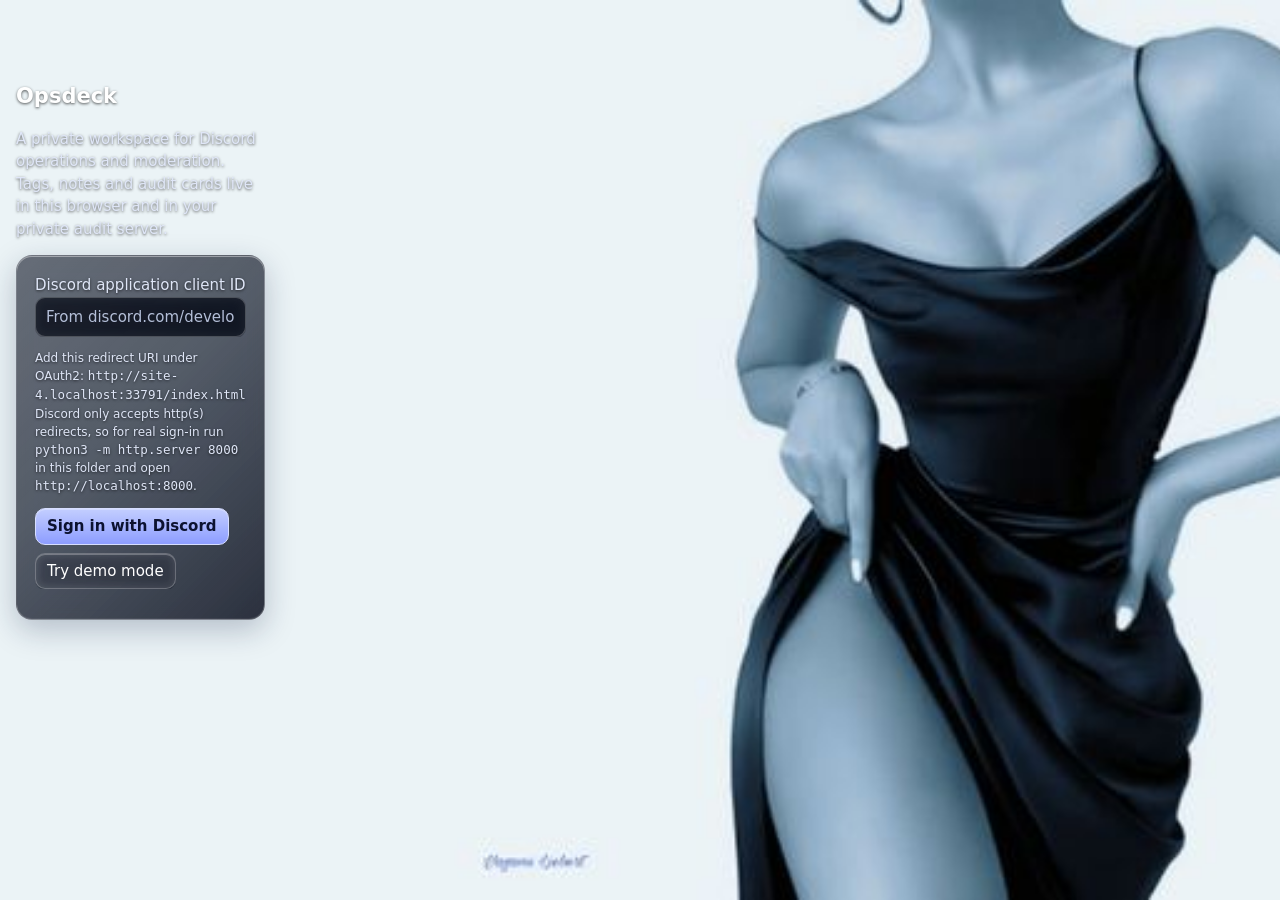
==== commit 327b5064: "Add files via upload" ====
--- a/index.html
+++ b/index.html
@@ -10,8 +10,8 @@
 <link rel="manifest" href="site.webmanifest">
 <meta property="og:title" content="Opsdeck"><meta property="og:description" content="Discord ops workspace">
 <meta property="og:image" content="og.jpg"><meta name="twitter:card" content="summary">
-<link rel="stylesheet" href="style.css">
+<link rel="stylesheet" href="style.css?v=2">
 </head><body>
 <div id="app"></div><div id="toast"></div>
-<script src="app.js"></script>
+<script src="app.js?v=2"></script>
 </body></html>
--- a/style.css
+++ b/style.css
@@ -1,10 +1,10 @@
 :root{
- --bg:rgba(10,15,28,.38);--p:rgba(14,20,36,.46);--p2:rgba(255,255,255,.12);--ln:rgba(255,255,255,.22);
- --tx:#f4f7ff;--mu:#c3cde3;--ac:#a9b8ff;--ok:#5fe0b0;--wa:#ffc56e;--er:#ff7f8d;--r:16px;
+ --bg:rgba(10,15,28,.5);--p:rgba(10,16,32,.68);--p2:rgba(255,255,255,.12);--ln:rgba(255,255,255,.22);
+ --tx:#ffffff;--mu:#dfe6f7;--ac:#a9b8ff;--ok:#5fe0b0;--wa:#ffc56e;--er:#ff7f8d;--r:16px;
  --blur:blur(14px) saturate(160%);
 }
 *{box-sizing:border-box}html,body{height:100%;margin:0}
-body{background:#e9f0f8;color:var(--tx);font:14px/1.45 "Segoe UI",system-ui,sans-serif;text-shadow:0 1px 6px rgba(5,10,25,.45)}
+body{background:#e9f0f8;color:var(--tx);font:15px/1.5 "Segoe UI",system-ui,sans-serif;text-shadow:0 1px 3px rgba(0,0,0,.65)}
 /* background image: always keep the figure (right side) in view, also on phones */
 body::before{content:"";position:fixed;inset:0;z-index:-1;background:#e9f0f8 url(bg.jpg) 90% center/cover no-repeat}
 @media(max-width:760px){body::before{background-position:92% center}}
@@ -13,7 +13,7 @@
 button:hover{border-color:var(--ac);background:rgba(255,255,255,.2)}
 button.pri{background:linear-gradient(180deg,#c3ceff,#8d9dff);color:#0c1230;border-color:#d7deff;font-weight:600;text-shadow:none}
 button.dng{border-color:var(--er);color:var(--er)}
-input,select,textarea{background:rgba(6,10,22,.42);border:1px solid var(--ln);border-radius:10px;padding:8px 10px;width:100%;backdrop-filter:blur(6px)}
+input,select,textarea{background:rgba(6,10,22,.62);border:1px solid var(--ln);border-radius:10px;padding:8px 10px;width:100%;backdrop-filter:blur(6px)}
 input::placeholder,textarea::placeholder{color:#b4bfd8}
 select option{color:#111}
 :focus-visible{outline:2px solid var(--ac);outline-offset:1px}
@@ -22,7 +22,7 @@
 #app{display:grid;grid-template-columns:200px 1fr;height:100%}
 /* liquid glass surface */
 nav,.card,.row,.dlg,.top{
- background:linear-gradient(135deg,rgba(255,255,255,.2),rgba(255,255,255,.04) 45%,rgba(14,20,36,.4)),var(--p);
+ background:linear-gradient(135deg,rgba(255,255,255,.12),rgba(255,255,255,.02) 45%,rgba(6,10,24,.5)),var(--p);
  backdrop-filter:var(--blur);-webkit-backdrop-filter:var(--blur);
  border:1px solid var(--ln);
  box-shadow:inset 0 1px 0 rgba(255,255,255,.4),inset 0 -1px 0 rgba(255,255,255,.06),0 10px 30px rgba(20,35,70,.25)}
@@ -52,7 +52,7 @@
 .bar{display:flex;gap:8px;margin-bottom:12px;flex-wrap:wrap}.bar input{flex:1;min-width:140px}
 .mu{color:var(--mu)}.hl{color:var(--ok)}.hist{font-size:12px;color:var(--mu);margin-top:4px}
 .ov{position:fixed;inset:0;background:rgba(8,14,30,.45);backdrop-filter:blur(4px);display:flex;justify-content:center;align-items:flex-start;padding-top:12vh;z-index:9}
-.dlg{border-radius:20px;width:min(560px,94vw);padding:16px;max-height:76vh;overflow:auto;background-color:rgba(14,20,36,.78)}
+.dlg{border-radius:20px;width:min(560px,94vw);padding:16px;max-height:76vh;overflow:auto;background-color:rgba(10,16,32,.92)}
 .pi{padding:9px 11px;border-radius:10px;cursor:pointer;display:flex;justify-content:space-between}.pi.sel,.pi:hover{background:var(--p2)}
 #toast{position:fixed;bottom:80px;left:50%;transform:translateX(-50%);background:rgba(14,20,36,.85);backdrop-filter:blur(10px);border:1px solid var(--ac);border-radius:12px;padding:8px 14px;z-index:20;display:none;max-width:90vw}
 .login{max-width:440px;margin:9vh auto;padding:0 16px}
@@ -66,3 +66,12 @@
  .acts{justify-content:flex-start}.row{flex-wrap:wrap}.top{margin-top:calc(10px + env(safe-area-inset-top))}
 }
 @media(prefers-reduced-motion:reduce){*{transition:none!important}}
+
+.gi{width:26px;height:26px;border-radius:8px;vertical-align:middle;object-fit:cover}.gi.big{width:48px;height:48px;border-radius:14px}
+.msg{display:flex;gap:11px;align-items:flex-start;padding:10px 12px;margin-bottom:6px;border-radius:14px;background:rgba(10,16,32,.66);border:1px solid var(--ln);backdrop-filter:blur(10px)}
+.msg img{width:40px;height:40px;border-radius:50%;flex:none}.msg.bad{border-color:var(--er);background:rgba(70,10,24,.62)}
+.mt{white-space:pre-wrap;word-break:break-word;font-size:15.5px;margin-top:2px}
+mark.flag{background:rgba(255,50,75,.3);color:#ff9aa5;font-weight:700;border-radius:4px;padding:0 3px;text-shadow:none}
+#ml{max-height:64vh;overflow:auto}
+a{color:#c3ceff}
+h2{display:flex;align-items:center;gap:10px}
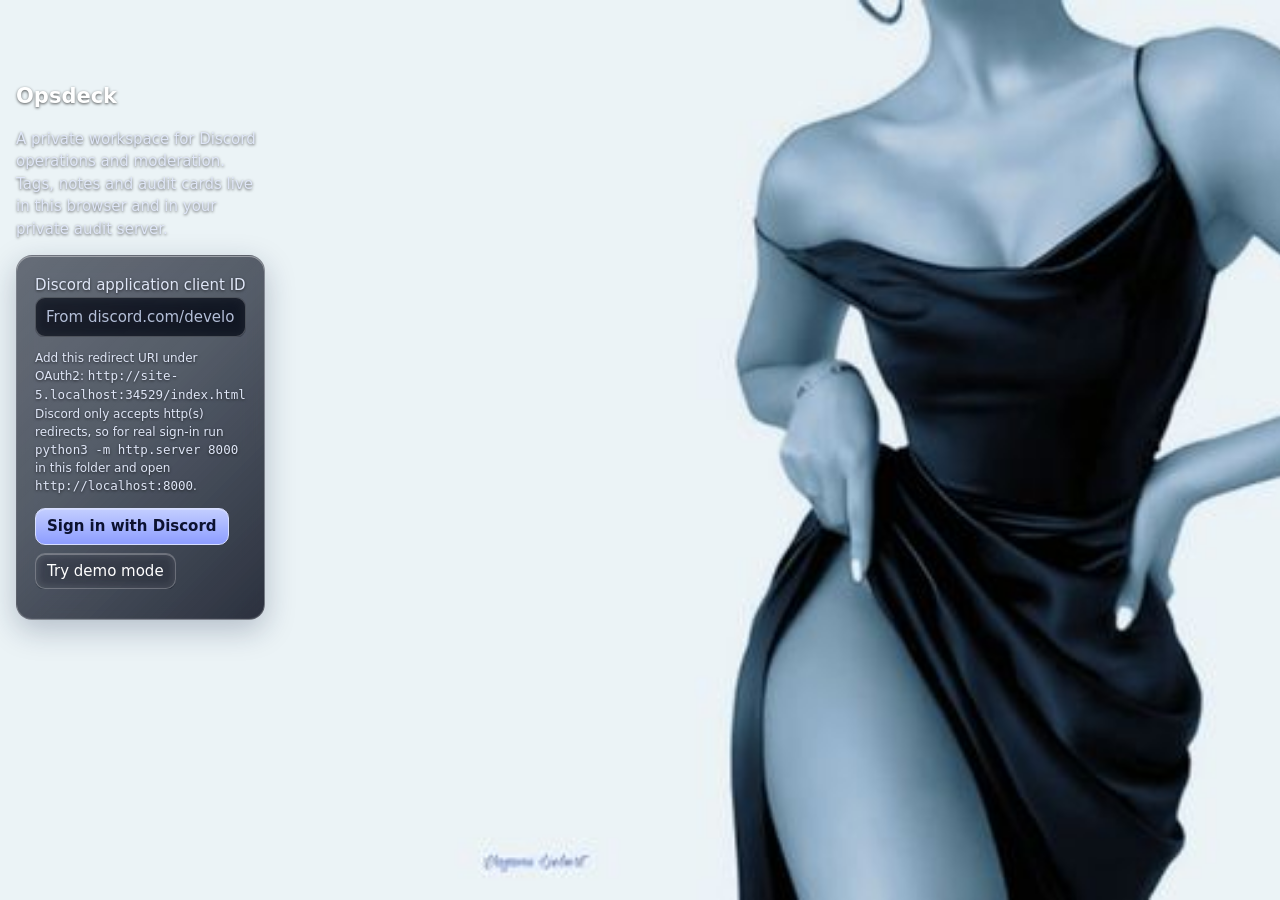
==== commit 78c511e1: "Add files via upload" ====
--- a/index.html
+++ b/index.html
@@ -10,8 +10,8 @@
 <link rel="manifest" href="site.webmanifest">
 <meta property="og:title" content="Opsdeck"><meta property="og:description" content="Discord ops workspace">
 <meta property="og:image" content="og.jpg"><meta name="twitter:card" content="summary">
-<link rel="stylesheet" href="style.css?v=2">
+<link rel="stylesheet" href="style.css?v=3">
 </head><body>
 <div id="app"></div><div id="toast"></div>
-<script src="app.js?v=2"></script>
+<script src="app.js?v=3"></script>
 </body></html>
--- a/style.css
+++ b/style.css
@@ -75,3 +75,24 @@
 #ml{max-height:64vh;overflow:auto}
 a{color:#c3ceff}
 h2{display:flex;align-items:center;gap:10px}
+
+.ws{display:grid;grid-template-columns:64px 220px 1fr 240px;gap:8px;height:calc(100vh - 125px);min-height:420px}
+.ws>div{border-radius:16px;overflow:auto;background:rgba(10,16,32,.72);border:1px solid var(--ln);backdrop-filter:blur(12px);-webkit-backdrop-filter:blur(12px)}
+.rail{padding:8px 0;display:flex;flex-direction:column;align-items:center;gap:8px}
+.rail img{width:46px;height:46px;border-radius:15px;cursor:pointer;opacity:.7;object-fit:cover;transition:border-radius .15s}
+.rail img.on,.rail img:hover{opacity:1;border-radius:12px;outline:2px solid var(--ac)}
+.sh{padding:16px 12px;background-size:cover;background-position:center;border-bottom:1px solid var(--ln)}.sh small{display:block;color:var(--mu)}
+.ch{padding:6px 12px;margin:1px 6px;border-radius:8px;cursor:pointer;color:var(--mu)}.ch.on,.ch:hover{background:var(--p2);color:#fff}.ch.v{opacity:.5;cursor:default}
+.cat{padding:12px 12px 4px;font-size:12px;font-weight:700;color:var(--mu)}
+.ws>.chat{display:flex;flex-direction:column;overflow:hidden}.chat #ml{flex:1;overflow:auto;padding:8px;max-height:none}
+.chh{display:flex;gap:8px;align-items:center;padding:8px 10px;border-bottom:1px solid var(--ln)}.chh select{width:auto;max-width:50%}.chh .sp{flex:1}
+.cmp{display:flex;gap:8px;padding:8px;border-top:1px solid var(--ln)}
+.mh{padding:8px}.mi{display:flex;align-items:center;gap:8px;padding:4px 10px}.mi img{width:30px;height:30px;border-radius:50%}
+.mi span{flex:1;overflow:hidden;text-overflow:ellipsis;white-space:nowrap}.mi button{padding:1px 6px;font-size:11px;display:none}.mi:hover button{display:inline-block}
+.dot{display:inline-block;width:8px;height:8px;border-radius:50%}
+.att{max-width:min(380px,100%);border-radius:10px;margin-top:6px;display:block}.em{width:22px;height:22px;vertical-align:middle}
+.mn{background:rgba(140,155,255,.3);border-radius:4px;padding:0 3px}
+.emb{border-left:3px solid var(--ac);padding:4px 8px;margin-top:6px;background:rgba(255,255,255,.07);border-radius:6px}
+.mobsel{display:none}
+@media(hover:none){.mi button{display:inline-block}}
+@media(max-width:900px){.ws{grid-template-columns:56px 1fr;height:calc(100vh - 210px)}.ws .chl,.ws .mem{display:none}.mobsel{display:inline-block}.ws.sm .mem{display:block;position:fixed;inset:80px 10px 90px;z-index:8;background:rgba(10,16,32,.96)}#chtitle{display:none}}
